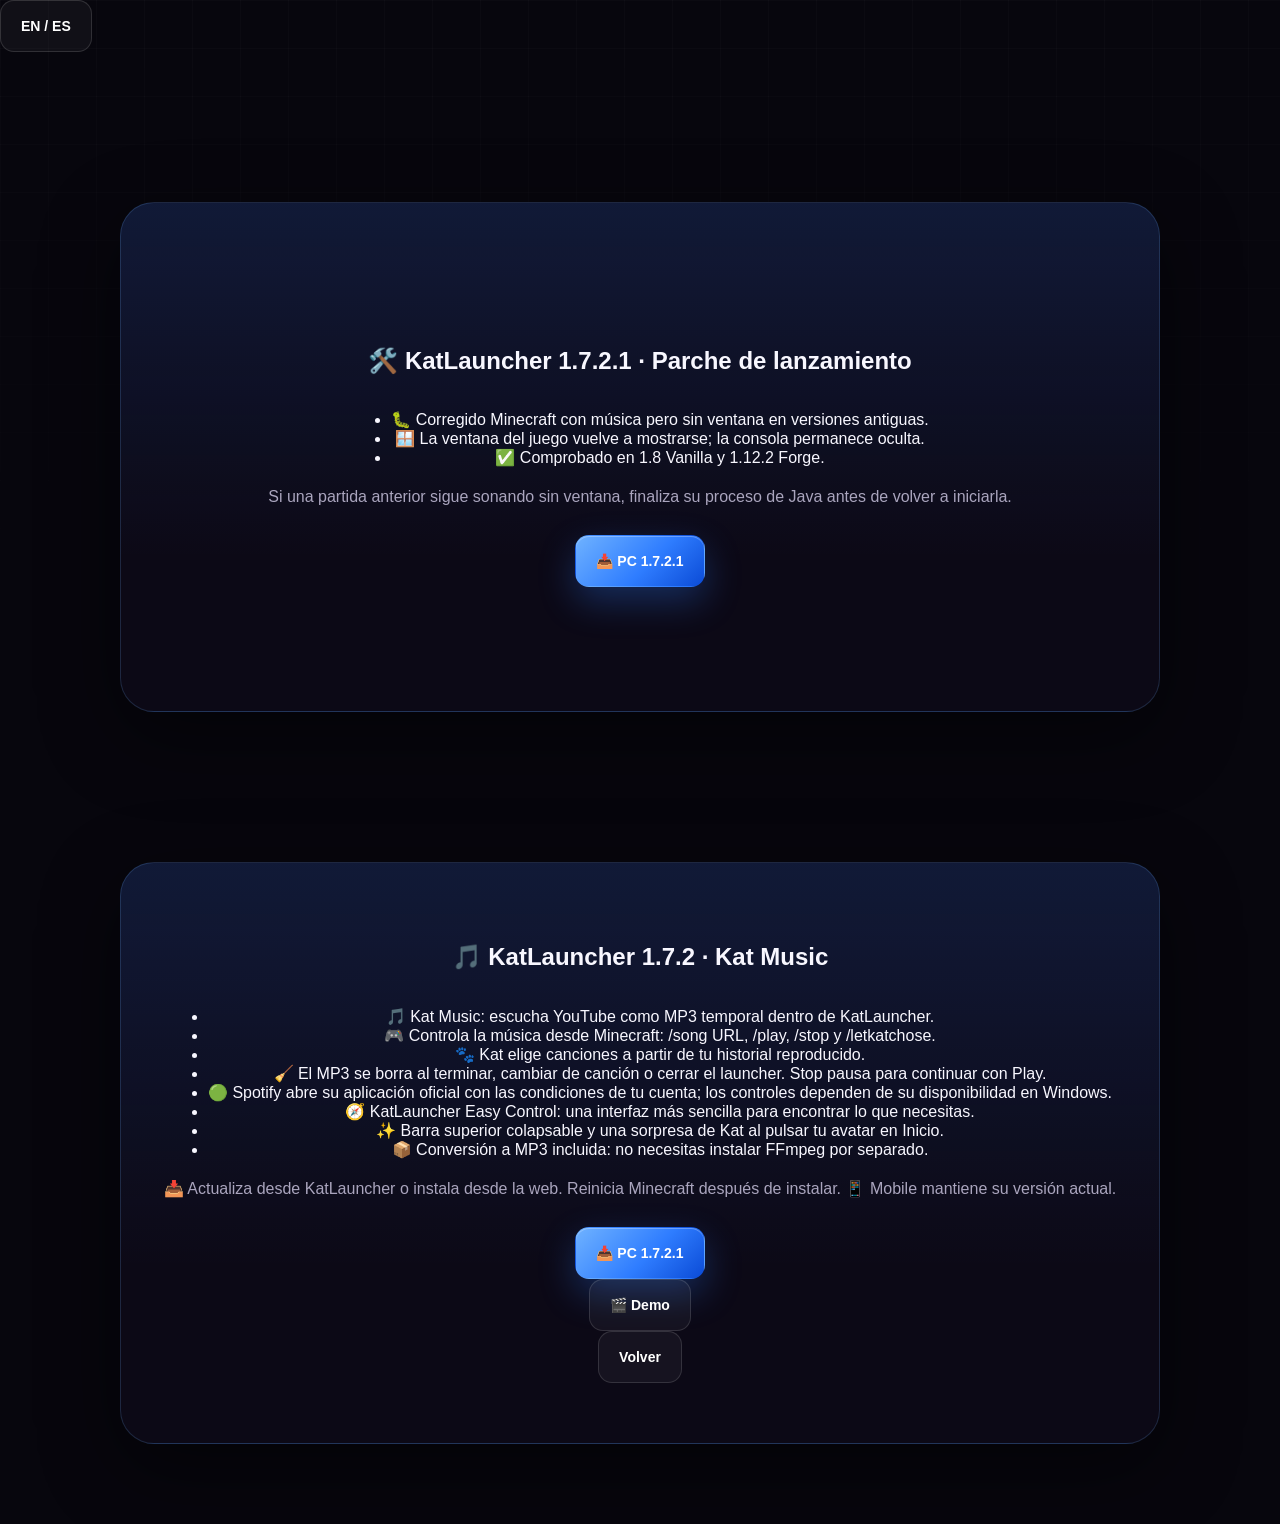
==== docs/changelog.html @ c8ebc639 "Publish 1.7.2.1 legacy Minecraft window hotfix" ====
<!doctype html><html lang="es"><head><meta charset="utf-8"><meta name="viewport" content="width=device-width,initial-scale=1"><title>🛠️ KatLauncher 1.7.2.1 · Parche de lanzamiento</title><link rel="stylesheet" href="styles.css"><link rel="icon" href="favicon.ico"></head><body><button id="langToggleBtn" class="button secondary">EN / ES</button><main><section class="download-section"><h1>🛠️ KatLauncher 1.7.2.1 · Parche de lanzamiento</h1><ul><li>🐛 Corregido Minecraft con música pero sin ventana en versiones antiguas.</li><li>🪟 La ventana del juego vuelve a mostrarse; la consola permanece oculta.</li><li>✅ Comprobado en 1.8 Vanilla y 1.12.2 Forge.</li></ul><p>Si una partida anterior sigue sonando sin ventana, finaliza su proceso de Java antes de volver a iniciarla.</p><a class="button primary" href="https://github.com/FerCT-oct/losctstudios-katstudios/releases/download/v1.7.2.1/KatLauncher-Setup-1.7.2.1.exe">📥 PC 1.7.2.1</a></section><section class="download-section"><h1 data-i18n="changelog-title">🎵 KatLauncher 1.7.2 · Kat Music</h1><ul><li data-i18n="music-change-0">🎵 Kat Music: escucha YouTube como MP3 temporal dentro de KatLauncher.</li><li data-i18n="music-change-1">🎮 Controla la música desde Minecraft: /song URL, /play, /stop y /letkatchose.</li><li data-i18n="music-change-2">🐾 Kat elige canciones a partir de tu historial reproducido.</li><li data-i18n="music-change-3">🧹 El MP3 se borra al terminar, cambiar de canción o cerrar el launcher. Stop pausa para continuar con Play.</li><li data-i18n="music-change-4">🟢 Spotify abre su aplicación oficial con las condiciones de tu cuenta; los controles dependen de su disponibilidad en Windows.</li><li data-i18n="music-change-5">🧭 KatLauncher Easy Control: una interfaz más sencilla para encontrar lo que necesitas.</li><li data-i18n="music-change-6">✨ Barra superior colapsable y una sorpresa de Kat al pulsar tu avatar en Inicio.</li><li data-i18n="music-change-7">📦 Conversión a MP3 incluida: no necesitas instalar FFmpeg por separado.</li></ul><p>📥 Actualiza desde KatLauncher o instala desde la web. Reinicia Minecraft después de instalar. 📱 Mobile mantiene su versión actual.</p><a class="button primary" href="https://github.com/FerCT-oct/losctstudios-katstudios/releases/download/v1.7.2.1/KatLauncher-Setup-1.7.2.1.exe">📥 PC 1.7.2.1</a> <a class="button secondary" href="index.html#kat-music">🎬 Demo</a> <a class="button secondary" href="index.html" data-i18n="back-link">Volver</a></section></main><script src="script.js"></script></body></html>
---- docs/styles.css ----
:root {
  --bg: #07060d;
  --bg-soft: #100d1d;
  --card: rgba(20, 16, 38, 0.72);
  --card-border: rgba(255, 255, 255, 0.09);
  --text: #f8f7ff;
  --muted: #aaa5be;
  --purple: #2f7dff;
  --purple-light: #6fb2ff;
  --blue: #4b8bff;
  --blue-deep: #0b4bd6;
  --green: #86ef55;
  --shadow: 0 24px 80px rgba(0, 0, 0, 0.48);
}

* {
  box-sizing: border-box;
}

html {
  scroll-behavior: smooth;
}

body {
  margin: 0;
  min-height: 100vh;
  overflow-x: hidden;
  background: var(--bg);
  color: var(--text);
  font-family: "Inter", sans-serif;
}

.video-bg {
  position: fixed;
  inset: 0;
  z-index: -4;
  overflow: hidden;
  background: #01030a;
}

.video-bg video {
  position: absolute;
  top: 50%;
  left: 50%;
  min-width: 100%;
  min-height: 100%;
  width: auto;
  height: auto;
  transform: translate(-50%, -50%);
  object-fit: cover;
  filter: saturate(.82) brightness(.55) contrast(1.05) hue-rotate(-6deg);
}

.video-tint {
  position: fixed;
  inset: 0;
  z-index: -3;
  pointer-events: none;
  background:
    radial-gradient(circle at 50% -10%, rgba(47, 125, 255, .18), transparent 34%),
    linear-gradient(180deg, rgba(6,8,16,.86) 0%, rgba(7,9,18,.72) 30%, rgba(6,8,15,.86) 70%, rgba(5,7,13,.94) 100%);
}

body::before {
  content: "";
  position: fixed;
  inset: 0;
  pointer-events: none;
  background-image:
    linear-gradient(rgba(255,255,255,.018) 1px, transparent 1px),
    linear-gradient(90deg, rgba(255,255,255,.018) 1px, transparent 1px);
  background-size: 48px 48px;
  mask-image: linear-gradient(to bottom, black, transparent 75%);
}

a {
  color: inherit;
  text-decoration: none;
}

button, a {
  -webkit-tap-highlight-color: transparent;
}

.stars {
  position: fixed;
  inset: 0;
  z-index: -2;
  pointer-events: none;
  opacity: .65;
  background-image:
    radial-gradient(circle, rgba(255,255,255,.9) 0 1px, transparent 1.4px),
    radial-gradient(circle, rgba(111,178,255,.8) 0 1px, transparent 1.5px);
  background-position: 0 0, 45px 70px;
  background-size: 130px 130px, 190px 190px;
}

.glow {
  position: fixed;
  width: 440px;
  height: 440px;
  z-index: -1;
  filter: none;
  opacity: .16;
  border-radius: 50%;
}

.glow-one {
  top: 15%;
  left: -180px;
  background: #1e50c8;
}

.glow-two {
  right: -220px;
  top: 55%;
  background: #2f70ff;
}

.navbar {
  position: sticky;
  top: 0;
  z-index: 50;
  width: min(1180px, calc(100% - 32px));
  height: 74px;
  margin: 16px auto 0;
  padding: 0 22px;
  display: flex;
  align-items: center;
  justify-content: space-between;
  border: 1px solid rgba(255,255,255,.08);
  border-radius: 18px;
  background: rgba(8, 6, 16, .74);
  backdrop-filter: none;
  box-shadow: 0 10px 40px rgba(0,0,0,.24);
}

.brand {
  display: inline-flex;
  align-items: center;
  gap: 10px;
  font-family: "Space Grotesk", sans-serif;
  font-weight: 700;
  letter-spacing: -.03em;
}

.brand img {
  width: 42px;
  height: 42px;
  object-fit: contain;
  filter: drop-shadow(0 0 12px rgba(47,125,255,.35));
}

.nav-links {
  display: flex;
  align-items: center;
  gap: 30px;
  color: var(--muted);
  font-size: 14px;
  font-weight: 600;
}

.nav-links a {
  transition: color .2s ease, transform .2s ease;
}

.nav-links a:hover {
  color: white;
  transform: translateY(-1px);
}

.nav-download {
  color: white !important;
  padding: 11px 16px;
  border-radius: 12px;
  background: rgba(47, 125, 255, .14);
  border: 1px solid rgba(111,178,255,.28);
}

.menu-button {
  display: none;
  border: 0;
  background: transparent;
  padding: 8px;
}

.menu-button span {
  display: block;
  width: 22px;
  height: 2px;
  margin: 4px;
  border-radius: 2px;
  background: white;
}

main {
  position: relative;
}

.hero {
  width: min(1180px, calc(100% - 32px));
  min-height: 720px;
  margin: 0 auto;
  padding: 90px 0 50px;
  display: grid;
  grid-template-columns: 1.03fr .97fr;
  align-items: center;
  gap: 30px;
}

.hero-copy {
  position: relative;
  z-index: 2;
}

.eyebrow,
.section-kicker {
  display: inline-flex;
  align-items: center;
  gap: 8px;
  color: #a8c9ff;
  font-size: 12px;
  font-weight: 800;
  letter-spacing: .13em;
  text-transform: uppercase;
}

.eyebrow .eyebrow-dot {
  width: 7px;
  height: 7px;
  border-radius: 50%;
  background: var(--green);
  box-shadow: 0 0 14px rgba(134,239,85,.8);
}

.hero h1 {
  max-width: 700px;
  margin: 22px 0 20px;
  font-family: "Space Grotesk", sans-serif;
  font-size: clamp(58px, 7vw, 95px);
  line-height: .93;
  letter-spacing: -.065em;
}

.hero h1 em {
  font-style: normal;
  background: linear-gradient(90deg, #ffffff 2%, #6fb2ff 42%, #6ea5ff 82%);
  -webkit-background-clip: text;
  background-clip: text;
  color: transparent;
  filter: drop-shadow(0 0 28px rgba(47,125,255,.16));
}

.hero-copy > p {
  max-width: 610px;
  margin: 0 0 30px;
  color: var(--muted);
  font-size: 18px;
  line-height: 1.75;
}

.hero-actions {
  display: flex;
  flex-wrap: wrap;
  gap: 12px;
}

.button {
  min-height: 52px;
  padding: 0 20px;
  display: inline-flex;
  align-items: center;
  justify-content: center;
  gap: 10px;
  border: 1px solid transparent;
  border-radius: 14px;
  color: white;
  font: inherit;
  font-size: 14px;
  font-weight: 800;
  cursor: pointer;
  transition: transform .2s ease, box-shadow .2s ease, border-color .2s ease;
}

.button:hover {
  transform: translateY(-3px);
}

.button svg {
  width: 20px;
  fill: none;
  stroke: currentColor;
  stroke-width: 2;
  stroke-linecap: round;
  stroke-linejoin: round;
}

.primary {
  background: linear-gradient(135deg, #6fb2ff, #2f7dff 56%, #0b4bd6);
  box-shadow: 0 14px 36px rgba(47,125,255,.30), inset 0 1px 0 rgba(255,255,255,.28);
}

.primary:hover {
  box-shadow: 0 20px 46px rgba(47,125,255,.42);
}

.secondary {
  border-color: rgba(255,255,255,.13);
  background: rgba(255,255,255,.045);
}

.secondary:hover {
  border-color: rgba(255,255,255,.24);
}

.hero-meta {
  display: flex;
  flex-wrap: wrap;
  gap: 20px;
  margin-top: 26px;
  color: #8f899f;
  font-size: 13px;
}

.hero-meta b {
  color: var(--green);
}

.hero-visual {
  position: relative;
  min-height: 560px;
  display: grid;
  place-items: center;
}

.logo-card {
  position: relative;
  z-index: 2;
  width: min(510px, 92%);
  aspect-ratio: 1 / 1;
  display: grid;
  place-items: center;
  border-radius: 45%;
  background:
    radial-gradient(circle at 50% 45%, rgba(47, 125, 255, .24), transparent 45%),
    rgba(18, 12, 32, .28);
  filter: drop-shadow(0 40px 60px rgba(0,0,0,.52));
  animation: none;
}

.logo-card::before {
  content: "";
  position: absolute;
  inset: 8%;
  z-index: -1;
  border-radius: 50%;
  background: radial-gradient(circle, rgba(47,125,255,.3), transparent 68%);
  filter: blur(28px);
}

.logo-card img {
  width: 100%;
  height: 100%;
  object-fit: contain;
  filter: saturate(1.08) contrast(1.04);
}

.logo-shine {
  position: absolute;
  inset: 20% 18%;
  z-index: 3;
  pointer-events: none;
  background: linear-gradient(110deg, transparent 28%, rgba(255,255,255,.12) 43%, transparent 57%);
  transform: translateX(-75%);
  animation: none;
}

.orbit {
  position: absolute;
  border: 1px solid rgba(111,178,255,.22);
  border-radius: 50%;
  transform: rotate(-16deg);
}

.orbit-one {
  width: 510px;
  height: 320px;
}

.orbit-two {
  width: 570px;
  height: 390px;
  border-color: rgba(76,132,255,.16);
  transform: rotate(20deg);
}

.floating-badge {
  position: absolute;
  z-index: 5;
  display: flex;
  align-items: center;
  gap: 9px;
  padding: 11px 14px;
  border: 1px solid rgba(255,255,255,.11);
  border-radius: 12px;
  background: rgba(14, 11, 25, .8);
  color: #e9e5f5;
  backdrop-filter: none;
  box-shadow: 0 12px 32px rgba(0,0,0,.3);
  font-size: 12px;
  font-weight: 800;
}

.dot {
  width: 9px;
  height: 9px;
  border-radius: 3px;
}

.fabric { background: #ddd6c8; }
.forge { background: #e08a46; }
.neoforge { background: #a869ff; }

.badge-fabric {
  top: 16%;
  left: 3%;
  animation: none;
}

.badge-forge {
  top: 30%;
  right: -1%;
  animation: none;
}

.badge-neoforge {
  bottom: 16%;
  right: 4%;
  animation: none;
}

.stats {
  width: min(1040px, calc(100% - 32px));
  margin: 10px auto 0;
  padding: 25px 28px;
  display: grid;
  grid-template-columns: repeat(4, 1fr);
  border: 1px solid var(--card-border);
  border-radius: 22px;
  background: rgba(255,255,255,.025);
  box-shadow: var(--shadow);
}

.stats div {
  display: flex;
  flex-direction: column;
  align-items: center;
  gap: 7px;
  border-right: 1px solid rgba(255,255,255,.07);
}

.stats div:last-child { border-right: 0; }

.stats strong {
  font-family: "Space Grotesk", sans-serif;
  font-size: 25px;
}

.stats span {
  color: var(--muted);
  font-size: 12px;
}

.section {
  width: min(1180px, calc(100% - 32px));
  margin: 0 auto;
  padding: 130px 0 10px;
}

.section-heading {
  max-width: 720px;
  margin: 0 auto 50px;
  text-align: center;
}

.section-heading h2,
.loaders h2,
.custom-copy h2,
.download-section h2 {
  margin: 14px 0;
  font-family: "Space Grotesk", sans-serif;
  font-size: clamp(38px, 5vw, 62px);
  line-height: 1.02;
  letter-spacing: -.05em;
}

.section-heading p,
.loaders-copy > p,
.custom-copy p,
.download-section p {
  color: var(--muted);
  line-height: 1.75;
}

.feature-grid {
  display: grid;
  grid-template-columns: repeat(2, 1fr);
  gap: 16px;
}

.feature-card {
  position: relative;
  min-height: 255px;
  padding: 28px;
  overflow: hidden;
  border: 1px solid var(--card-border);
  border-radius: 24px;
  background:
    linear-gradient(145deg, rgba(255,255,255,.035), transparent),
    var(--card);
  box-shadow: 0 22px 70px rgba(0,0,0,.22);
}

.feature-card::after {
  content: "";
  position: absolute;
  width: 200px;
  height: 200px;
  right: -90px;
  bottom: -100px;
  border-radius: 50%;
  background: var(--purple);
  filter: none;
  opacity: .10;
}

.feature-card.large {
  min-height: 400px;
  grid-row: span 2;
}

.feature-icon {
  width: 46px;
  height: 46px;
  display: grid;
  place-items: center;
  margin-bottom: 22px;
  border: 1px solid rgba(255,255,255,.09);
  border-radius: 13px;
  background: rgba(255,255,255,.055);
  font-size: 22px;
}

.feature-card h3 {
  margin: 0 0 12px;
  font-size: 21px;
}

.feature-card p {
  max-width: 470px;
  margin: 0;
  color: var(--muted);
  line-height: 1.65;
  font-size: 14px;
}

.mini-window {
  margin-top: 32px;
  overflow: hidden;
  border: 1px solid rgba(255,255,255,.09);
  border-radius: 16px;
  background: rgba(7,6,13,.72);
}

.window-top {
  height: 38px;
  padding: 0 14px;
  display: flex;
  align-items: center;
  gap: 6px;
  border-bottom: 1px solid rgba(255,255,255,.07);
}

.window-top i {
  width: 7px;
  height: 7px;
  border-radius: 50%;
  background: rgba(255,255,255,.20);
}

.profile-row {
  padding: 12px 14px;
  display: grid;
  grid-template-columns: 28px 1fr auto;
  align-items: center;
  gap: 10px;
  color: #c8c4d3;
  font-size: 12px;
  border-bottom: 1px solid rgba(255,255,255,.05);
}

.profile-row:last-child { border-bottom: 0; }

.profile-row.active {
  background: linear-gradient(90deg, rgba(47,125,255,.14), transparent);
  color: white;
}

.profile-row small { color: #777184; }

.cube {
  width: 24px;
  height: 24px;
  border-radius: 6px;
  box-shadow: inset 0 0 0 1px rgba(255,255,255,.12);
}

.grass { background: linear-gradient(#7bcc45 0 35%, #6b432d 36%); }
.purple { background: linear-gradient(135deg, #6a35ca, #df63ff); }
.orange { background: linear-gradient(135deg, #7a3022, #e7954c); }

.loaders {
  padding-top: 150px;
  display: grid;
  grid-template-columns: .9fr 1.1fr;
  align-items: center;
  gap: 90px;
}

.loaders-copy ul {
  margin: 30px 0 0;
  padding: 0;
  list-style: none;
  display: grid;
  gap: 14px;
  color: #dad6e6;
}

.loaders-copy li {
  display: flex;
  align-items: center;
  gap: 10px;
}

.loaders-copy li span {
  width: 22px;
  height: 22px;
  display: grid;
  place-items: center;
  border-radius: 50%;
  background: rgba(134,239,85,.12);
  color: var(--green);
  font-size: 12px;
  font-weight: 900;
}

.loader-stack {
  position: relative;
  display: grid;
  gap: 14px;
}

.loader-stack::before {
  content: "";
  position: absolute;
  inset: 12% 5%;
  z-index: -1;
  background: #2f7dff;
  filter: none;
  opacity: .20;
}

.loader-card {
  min-height: 102px;
  padding: 18px 20px;
  display: grid;
  grid-template-columns: 58px 1fr auto;
  align-items: center;
  gap: 17px;
  border: 1px solid var(--card-border);
  border-radius: 20px;
  background: rgba(18,14,31,.75);
  box-shadow: 0 15px 40px rgba(0,0,0,.22);
  transform: perspective(800px) rotateY(-5deg);
}

.loader-card.featured {
  transform: perspective(800px) rotateY(-5deg) translateX(-24px);
  border-color: rgba(111,178,255,.25);
  background: linear-gradient(105deg, rgba(47,125,255,.13), rgba(18,14,31,.85));
}

.loader-logo {
  width: 56px;
  height: 56px;
  display: grid;
  place-items: center;
  border-radius: 15px;
  font-family: "Space Grotesk", sans-serif;
  font-weight: 900;
}

.fabric-logo { background: #e5dfd2; color: #27231e; }
.forge-logo { background: rgba(225,119,58,.16); }
.neo-logo { background: linear-gradient(135deg, #6731ca, #b65dff); }

.loader-card div:nth-child(2) {
  display: flex;
  flex-direction: column;
  gap: 5px;
}

.loader-card b { font-size: 16px; }
.loader-card span, .loader-card small { color: var(--muted); font-size: 12px; }
.loader-card small { color: #bff79e; }

.customization {
  padding-top: 150px;
}

.custom-panel {
  min-height: 540px;
  padding: 50px;
  display: grid;
  grid-template-columns: 1.1fr .9fr;
  align-items: center;
  gap: 70px;
  overflow: hidden;
  border: 1px solid var(--card-border);
  border-radius: 32px;
  background:
    radial-gradient(circle at 15% 70%, rgba(47,125,255,.18), transparent 35%),
    linear-gradient(130deg, rgba(255,255,255,.025), transparent),
    #0e0b19;
  box-shadow: var(--shadow);
}

.custom-preview {
  height: 370px;
  display: grid;
  grid-template-columns: 78px 1fr;
  overflow: hidden;
  border: 1px solid rgba(255,255,255,.11);
  border-radius: 22px;
  background: #090711;
  transform: perspective(1000px) rotateY(5deg) rotateX(2deg);
  box-shadow: 0 40px 70px rgba(0,0,0,.44);
}

.fake-sidebar {
  padding: 16px;
  display: flex;
  flex-direction: column;
  align-items: center;
  gap: 22px;
  background: rgba(255,255,255,.035);
  border-right: 1px solid rgba(255,255,255,.07);
}

.fake-sidebar img {
  width: 46px;
  height: 46px;
  object-fit: contain;
}

.fake-sidebar span {
  width: 32px;
  height: 32px;
  border-radius: 10px;
  background: rgba(255,255,255,.06);
}

.fake-sidebar span.active {
  background: linear-gradient(135deg, #2f7dff, #6fb2ff);
  box-shadow: 0 8px 22px rgba(47,125,255,.3);
}

.fake-content { padding: 28px; }

.fake-header {
  width: 45%;
  height: 18px;
  margin-bottom: 34px;
  border-radius: 8px;
  background: rgba(255,255,255,.1);
}

.theme-cards {
  display: grid;
  grid-template-columns: repeat(3, 1fr);
  gap: 12px;
}

.theme {
  height: 140px;
  border-radius: 15px;
  border: 1px solid rgba(255,255,255,.09);
}

.theme-purple { background: linear-gradient(145deg, #25184b, #8d3bef); }
.theme-red { background: linear-gradient(145deg, #3a1219, #c52c4d); }
.theme-blue { background: linear-gradient(145deg, #10233f, #2776db); }

.fake-lines {
  margin-top: 25px;
  display: grid;
  gap: 11px;
}

.fake-lines i {
  height: 12px;
  border-radius: 7px;
  background: rgba(255,255,255,.06);
}

.fake-lines i:nth-child(2) { width: 76%; }
.fake-lines i:nth-child(3) { width: 58%; }

.text-link {
  display: inline-flex;
  gap: 10px;
  margin-top: 14px;
  color: #8fc0ff;
  font-weight: 800;
}

.text-link span {
  transition: transform .2s ease;
}

.text-link:hover span { transform: translateX(5px); }

.download-section {
  position: relative;
  width: min(1040px, calc(100% - 32px));
  min-height: 510px;
  margin: 150px auto 80px;
  padding: 60px 20px;
  overflow: hidden;
  display: flex;
  flex-direction: column;
  align-items: center;
  justify-content: center;
  border: 1px solid rgba(111,178,255,.18);
  border-radius: 34px;
  text-align: center;
  background:
    linear-gradient(180deg, rgba(47,125,255,.14), transparent 70%),
    rgba(14,10,24,.9);
  box-shadow: var(--shadow);
}

.download-section img {
  width: 115px;
  height: 115px;
  object-fit: contain;
  margin-bottom: 14px;
  filter: drop-shadow(0 0 28px rgba(47,125,255,.42));
}

.download-section h2 {
  margin-bottom: 5px;
}

.download-section p {
  margin: 0 0 24px;
}

.download-section small {
  margin-top: 15px;
  color: #777184;
}

.download-glow {
  position: absolute;
  width: 420px;
  height: 420px;
  top: -260px;
  border-radius: 50%;
  background: #2f7dff;
  filter: none;
  opacity: .25;
}

footer {
  width: min(1180px, calc(100% - 32px));
  min-height: 100px;
  margin: 0 auto;
  display: grid;
  grid-template-columns: 1fr auto 1fr;
  align-items: center;
  gap: 20px;
  color: #777184;
  font-size: 12px;
  border-top: 1px solid rgba(255,255,255,.07);
}

footer > span { text-align: right; }
.footer-brand { color: white; }
.footer-brand img { width: 34px; height: 34px; }

.toast {
  position: fixed;
  left: 50%;
  bottom: 25px;
  z-index: 100;
  padding: 13px 18px;
  border: 1px solid rgba(255,255,255,.13);
  border-radius: 13px;
  background: rgba(17,13,29,.94);
  box-shadow: 0 14px 40px rgba(0,0,0,.4);
  color: white;
  font-size: 13px;
  font-weight: 700;
  opacity: 0;
  pointer-events: none;
  transform: translate(-50%, 16px);
  transition: opacity .25s ease, transform .25s ease;
}

.toast.show {
  opacity: 1;
  transform: translate(-50%, 0);
}

.reveal {
  opacity: 0;
  transform: translateY(26px);
  transition: opacity .7s ease, transform .7s ease;
}

.reveal.visible {
  opacity: 1;
  transform: none;
}

.comparison-section {
  position: relative;
}

.comparison-heading {
  max-width: 780px;
  margin-inline: auto;
  text-align: center;
}

.comparison-shell {
  position: relative;
  margin-top: 48px;
  overflow: hidden;
  border: 1px solid rgba(180, 116, 255, .24);
  border-radius: 26px;
  background:
    linear-gradient(135deg, rgba(154, 75, 255, .15), transparent 34%),
    rgba(8, 9, 18, .88);
  box-shadow: 0 32px 100px rgba(0, 0, 0, .45);
  backdrop-filter: none;
}

.comparison-scroll {
  overflow-x: auto;
  scrollbar-color: rgba(178, 112, 255, .7) rgba(255,255,255,.04);
}

.comparison-table {
  width: 100%;
  min-width: 850px;
  border-spacing: 0;
  border-collapse: separate;
  color: var(--muted);
  font-size: 14px;
}

.comparison-table th,
.comparison-table td {
  height: 67px;
  padding: 14px 20px;
  border-bottom: 1px solid rgba(255,255,255,.075);
  text-align: center;
}

.comparison-table thead th {
  height: 96px;
  color: #aaa5bd;
  font-size: 12px;
  background: rgba(8, 9, 18, .72);
}

.comparison-table th:first-child {
  width: 34%;
  text-align: left;
}

.comparison-table tbody th {
  color: #f2effc;
  font-weight: 650;
}

.comparison-table tbody tr:last-child th,
.comparison-table tbody tr:last-child td {
  border-bottom: 0;
}

.comparison-table tbody tr {
  transition: background .2s ease;
}

.comparison-table tbody tr:hover {
  background: rgba(172, 100, 255, .055);
}

.comparison-table .kat-column {
  color: white;
  background: rgba(139, 75, 246, .1);
  box-shadow: inset 1px 0 rgba(187,125,255,.14), inset -1px 0 rgba(187,125,255,.14);
}

.comparison-table thead .kat-column {
  background: linear-gradient(180deg, rgba(145,72,255,.3), rgba(117,64,210,.13));
}

.launcher-heading {
  display: grid;
  grid-template-columns: 38px auto;
  grid-template-rows: auto auto;
  align-items: center;
  justify-content: center;
  column-gap: 9px;
}

.launcher-heading img {
  grid-row: 1 / 3;
  width: 38px;
  height: 38px;
  object-fit: contain;
  filter: drop-shadow(0 0 10px rgba(198,103,255,.55));
}

.launcher-heading strong {
  align-self: end;
  font-family: "Space Grotesk", sans-serif;
  font-size: 14px;
}

.launcher-heading small {
  align-self: start;
  color: #c9a5ff;
  font-size: 10px;
}

.status {
  display: inline-flex;
  min-width: 28px;
  min-height: 28px;
  align-items: center;
  justify-content: center;
  border-radius: 999px;
  font-weight: 800;
}

.status.yes {
  color: #99ffcd;
  background: rgba(63,223,144,.11);
  box-shadow: inset 0 0 0 1px rgba(72,231,155,.14);
}

.status.no {
  color: #686476;
  font-size: 20px;
}

.status.partial {
  padding: 0 10px;
  color: #d6b7ff;
  background: rgba(166,101,244,.11);
  font-size: 10px;
  letter-spacing: .03em;
  text-transform: uppercase;
}

.comparison-note {
  margin: 0;
  padding: 17px 22px;
  border-top: 1px solid rgba(255,255,255,.07);
  color: #858094;
  font-size: 11px;
  line-height: 1.6;
  text-align: center;
}

@keyframes float {
  0%, 100% { transform: translateY(0) rotate(-1deg); }
  50% { transform: translateY(-14px) rotate(1deg); }
}

@keyframes badgeFloat {
  0%, 100% { transform: translateY(0); }
  50% { transform: translateY(-8px); }
}

@keyframes shine {
  0%, 25% { transform: translateX(-90%); opacity: 0; }
  42% { opacity: 1; }
  60%, 100% { transform: translateX(95%); opacity: 0; }
}

@media (max-width: 920px) {
  .hero {
    grid-template-columns: 1fr;
    padding-top: 80px;
    text-align: center;
  }

  .hero-copy > p {
    margin-left: auto;
    margin-right: auto;
  }

  .hero-actions,
  .hero-meta,
  .eyebrow {
    justify-content: center;
  }

  .hero-visual {
    min-height: 500px;
  }

  .loaders,
  .custom-panel {
    grid-template-columns: 1fr;
    gap: 50px;
  }

  .loader-card.featured {
    transform: perspective(800px) rotateY(-3deg) translateX(0);
  }

  .custom-copy {
    text-align: center;
  }

  footer {
    grid-template-columns: 1fr;
    justify-items: center;
    padding: 30px 0;
    text-align: center;
  }

  footer > span { text-align: center; }
}

@media (max-width: 720px) {
  .navbar {
    height: 66px;
  }

  .menu-button {
    display: block;
  }

  .nav-links {
    position: absolute;
    top: 74px;
    left: 0;
    right: 0;
    padding: 18px;
    display: none;
    flex-direction: column;
    gap: 18px;
    border: 1px solid rgba(255,255,255,.08);
    border-radius: 18px;
    background: rgba(10,7,18,.97);
  }

  .nav-links.open { display: flex; }

  .hero {
    min-height: auto;
    padding-top: 70px;
  }

  .hero h1 {
    font-size: clamp(52px, 16vw, 74px);
  }

  .hero-visual {
    min-height: 400px;
  }

  .orbit-one { width: 360px; height: 240px; }
  .orbit-two { width: 400px; height: 290px; }

  .floating-badge {
    padding: 9px 11px;
    font-size: 10px;
  }

  .badge-fabric { left: 0; }
  .badge-forge { right: 0; }
  .badge-neoforge { right: 0; bottom: 12%; }

  .stats {
    grid-template-columns: repeat(2, 1fr);
    gap: 24px 0;
  }

  .stats div:nth-child(2) { border-right: 0; }

  .feature-grid {
    grid-template-columns: 1fr;
  }

  .feature-card.large {
    min-height: 430px;
  }

  .section {
    padding-top: 100px;
  }

  .comparison-shell {
    margin-top: 32px;
    border-radius: 20px;
  }

  .comparison-table th,
  .comparison-table td {
    padding-inline: 14px;
  }

  .loaders {
    gap: 45px;
  }

  .custom-panel {
    padding: 25px;
  }

  .custom-preview {
    height: 300px;
    grid-template-columns: 58px 1fr;
  }

  .fake-sidebar {
    padding: 10px;
  }

  .fake-sidebar img {
    width: 36px;
    height: 36px;
  }

  .fake-sidebar span {
    width: 28px;
    height: 28px;
  }

  .fake-content {
    padding: 18px;
  }

  .theme {
    height: 105px;
  }
}

@media (max-width: 480px) {
  .navbar,
  .hero,
  .section,
  footer {
    width: min(100% - 20px, 1180px);
  }

  .brand span { font-size: 15px; }
  .brand img { width: 36px; height: 36px; }

  .hero h1 {
    font-size: 48px;
  }

  .hero-copy > p {
    font-size: 15px;
  }

  .hero-actions {
    flex-direction: column;
  }

  .button { width: 100%; }

  .hero-visual {
    min-height: 350px;
  }

  .orbit-one { width: 310px; height: 210px; }
  .orbit-two { width: 330px; height: 245px; }

  .badge-neoforge { display: none; }

  .stats {
    padding: 22px 12px;
  }

  .section-heading h2,
  .loaders h2,
  .custom-copy h2,
  .download-section h2 {
    font-size: 38px;
  }

  .feature-card {
    padding: 22px;
  }

  .loader-card {
    grid-template-columns: 48px 1fr;
  }

  .loader-card small {
    display: none;
  }

  .loader-logo {
    width: 46px;
    height: 46px;
  }

  .custom-panel {
    padding: 20px;
  }

  .custom-preview {
    height: 245px;
    grid-template-columns: 48px 1fr;
  }

  .fake-sidebar span {
    width: 24px;
    height: 24px;
  }

  .theme-cards {
    gap: 7px;
  }

  .theme {
    height: 82px;
  }

  .download-section {
    margin-top: 100px;
  }
}

@media (prefers-reduced-motion: reduce) {
  * {
    animation-duration: .01ms !important;
    animation-iteration-count: 1 !important;
    scroll-behavior: auto !important;
  }
}

/* Performance Improvements - Lag Reduction & HW Acceleration */
.stars, .glow, .logo-card, .floating-badge, .navbar, .reveal {
  transform: translate3d(0, 0, 0);
  backface-visibility: hidden;
  perspective: 1000px;
}

.stars {
  will-change: transform;
}

.glow {
  will-change: filter, transform;
}

.logo-card {
  will-change: transform;
}

.reveal {
  will-change: transform, opacity;
}

.navbar {
  will-change: transform, backdrop-filter;
}

/* New UI Features: Discord Buttons & Language Switcher */
.navbar-actions {
  display: flex;
  align-items: center;
  gap: 12px;
}

.lang-toggle-btn {
  display: inline-flex;
  align-items: center;
  gap: 8px;
  padding: 8px 14px;
  background: rgba(255, 255, 255, 0.05);
  border: 1px solid rgba(255, 255, 255, 0.1);
  border-radius: 12px;
  color: white;
  cursor: pointer;
  font-family: "Inter", sans-serif;
  font-size: 12px;
  font-weight: 700;
  transition: background-color 0.2s, border-color 0.2s, transform 0.2s;
  will-change: transform;
}

.lang-toggle-btn:hover {
  background: rgba(255, 255, 255, 0.12);
  border-color: rgba(255, 255, 255, 0.2);
  transform: translateY(-1px);
}

.lang-icon {
  font-size: 14px;
}

.discord-svg {
  width: 20px;
  height: 20px;
  vertical-align: middle;
}/* ============================================================
   KAT AUTH
   PFP + MENU DESPLEGABLE
   ============================================================ */

.auth-widget {
  position: relative;
  display: flex;
  align-items: center;
}

/* ============================================================
   LOGIN
   ============================================================ */

.auth-login-btn {
  display: inline-flex;
  align-items: center;
  gap: 8px;
  padding: 8px 14px;
  border: 1px solid rgba(255,255,255,.12);
  border-radius: 12px;
  background: linear-gradient(
    135deg,
    #6fb2ff,
    #2f7dff 56%,
    #0b4bd6
  );
  color: white;
  cursor: pointer;
  font-family: "Inter", sans-serif;
  font-size: 12px;
  font-weight: 700;
  box-shadow:
    0 10px 26px rgba(47,125,255,.28);
  transition:
    transform .2s ease,
    box-shadow .2s ease;
}

.auth-login-btn:hover {
  transform: translateY(-1px);
  box-shadow:
    0 14px 32px rgba(47,125,255,.4);
}

.auth-login-icon {
  font-size: 14px;
}

.auth-connecting {
  color: var(--muted);
  font-size: 12px;
  font-weight: 600;
  padding: 8px;
}

/* ============================================================
   CONTENEDOR
   ============================================================ */

.kat-auth-container {
  position: relative;
  display: flex;
  align-items: center;
}

/* ============================================================
   PFP
   ============================================================ */

.kat-auth-avatar-button {
  width: 38px;
  height: 38px;

  padding: 0;

  display: flex;
  align-items: center;
  justify-content: center;

  border-radius: 50%;

  border: 2px solid rgba(255,255,255,.22);

  background:
    rgba(255,255,255,.06);

  cursor: pointer;

  overflow: hidden;

  box-shadow:
    0 4px 18px rgba(0,0,0,.28);

  transition:
    transform .2s ease,
    border-color .2s ease,
    box-shadow .2s ease;
}

.kat-auth-avatar-button:hover {
  transform: scale(1.06);

  border-color:
    rgba(111,178,255,.85);

  box-shadow:
    0 0 0 4px rgba(47,125,255,.12),
    0 8px 24px rgba(0,0,0,.35);
}

.kat-auth-avatar {
  width: 100%;
  height: 100%;

  display: block;

  object-fit: cover;
}

/* ============================================================
   FALLBACK
   ============================================================ */

.kat-auth-avatar-fallback {
  width: 100%;
  height: 100%;

  display: flex;
  align-items: center;
  justify-content: center;

  background:
    linear-gradient(
      135deg,
      #6fb2ff,
      #2f7dff
    );

  color: white;

  font-size: 15px;
  font-weight: 800;
}

/* ============================================================
   DROPDOWN
   ============================================================ */

.kat-auth-menu {
  position: absolute;

  top: calc(100% + 12px);
  right: 0;

  width: 270px;

  padding: 8px;

  border-radius: 16px;

  border:
    1px solid rgba(255,255,255,.12);

  background:
    rgba(10,18,34,.96);

  backdrop-filter: none;

  backdrop-filter: none;

  box-shadow:
    0 20px 60px rgba(0,0,0,.45),
    0 0 40px rgba(47,125,255,.08);

  opacity: 0;
  visibility: hidden;

  transform:
    translateY(-8px)
    scale(.97);

  transform-origin:
    top right;

  transition:
    opacity .18s ease,
    transform .18s ease,
    visibility .18s ease;

  z-index: 9999;
}

.kat-auth-menu.open {
  opacity: 1;
  visibility: visible;

  transform:
    translateY(0)
    scale(1);
}

/* ============================================================
   HEADER
   ============================================================ */

.kat-auth-menu-header {
  display: flex;
  align-items: center;

  gap: 11px;

  padding: 10px;
}

.kat-auth-menu-avatar {
  flex: 0 0 auto;

  width: 42px;
  height: 42px;

  border-radius: 50%;

  object-fit: cover;

  border:
    1px solid rgba(255,255,255,.18);
}

.kat-auth-user-info {
  min-width: 0;

  display: flex;
  flex-direction: column;

  gap: 3px;
}

.kat-auth-user-info strong {
  color: white;

  font-size: 13px;
  font-weight: 800;

  overflow: hidden;
  text-overflow: ellipsis;
  white-space: nowrap;
}

.kat-auth-user-info span {
  color: var(--muted);

  font-size: 11px;

  overflow: hidden;
  text-overflow: ellipsis;
  white-space: nowrap;
}

/* ============================================================
   DIVIDER
   ============================================================ */

.kat-auth-divider {
  height: 1px;

  margin: 6px 4px;

  background:
    rgba(255,255,255,.08);
}

/* ============================================================
   ITEMS
   ============================================================ */

.kat-auth-menu-item {
  width: 100%;

  display: flex;
  align-items: center;

  gap: 11px;

  padding: 10px;

  border: 0;
  border-radius: 10px;

  background:
    transparent;

  color:
    rgba(255,255,255,.88);

  cursor: pointer;

  font-family:
    "Inter",
    sans-serif;

  font-size: 12px;
  font-weight: 600;

  text-align: left;

  transition:
    background .16s ease,
    color .16s ease,
    transform .16s ease;
}

.kat-auth-menu-item:hover {
  background:
    rgba(255,255,255,.07);

  color: white;

  transform:
    translateX(2px);
}

.kat-auth-menu-item > span:first-child {
  width: 22px;

  display: flex;
  justify-content: center;

  font-size: 15px;
}

/* ============================================================
   ITEM KATTOKENS
   ============================================================ */

.kat-auth-menu-item-content {
  display: flex;
  flex-direction: column;

  gap: 2px;
}

.kat-auth-menu-item-content small {
  color:
    rgba(255,255,255,.38);

  font-size: 9px;
  font-weight: 600;
}

/* ============================================================
   LOGOUT
   ============================================================ */

.kat-auth-logout {
  color:
    #ff9b9b;
}

.kat-auth-logout:hover {
  background:
    rgba(255,80,80,.10);

  color:
    #ffb1b1;
}

/* ============================================================
   MOBILE
   ============================================================ */

@media (max-width: 720px) {

  .kat-auth-avatar-button {
    width: 36px;
    height: 36px;
  }

  .kat-auth-menu {
    right: -4px;
    width: 250px;
  }
}

.stat-tokens strong {
  background: linear-gradient(135deg, #ffe1a8, #ffc45c);
  -webkit-background-clip: text;
  background-clip: text;
  -webkit-text-fill-color: transparent;
}

@media (max-width: 720px) {
  .auth-name { display: none; }
  .auth-widget { order: -1; }
}

.discord-hero-btn {
  background: rgba(88, 101, 242, 0.15) !important;
  border: 1px solid rgba(88, 101, 242, 0.45) !important;
  color: #5865f2 !important;
  transition: background-color 0.2s, transform 0.2s, box-shadow 0.2s;
}

.discord-hero-btn:hover {
  background: rgba(88, 101, 242, 0.3) !important;
  border-color: rgba(88, 101, 242, 0.7) !important;
  box-shadow: 0 8px 24px rgba(88, 101, 242, 0.35);
  color: white !important;
}

.nav-discord {
  color: #5865f2 !important;
  font-weight: 700;
}

.nav-discord:hover {
  color: white !important;
  text-shadow: 0 0 10px rgba(88, 101, 242, 0.6);
}

.dl-actions {
  display: flex;
  flex-wrap: wrap;
  justify-content: center;
  gap: 16px;
  margin: 20px 0;
}

.discord-dl-btn {
  background: rgba(88, 101, 242, 0.2) !important;
  border: 1px solid rgba(88, 101, 242, 0.5) !important;
  color: #5865f2 !important;
}

.discord-dl-btn:hover {
  background: #5865f2 !important;
  color: white !important;
  box-shadow: 0 12px 30px rgba(88, 101, 242, 0.45);
}

@media (max-width: 768px) {
  .dl-actions {
    flex-direction: column;
    width: 100%;
    align-items: center;
  }
  .dl-actions .button {
    width: 100%;
    max-width: 320px;
  }
}


.quilt { background: #69d8c7; }
.badge-quilt { bottom: 28%; left: 1%; animation: none; }
.quilt-logo { background: linear-gradient(135deg, #185f62, #64d8c2); color: #ecfffb; }
.open-source { padding-top: 150px; }
.source-panel {
  padding: 52px;
  display: grid;
  grid-template-columns: 1fr .9fr;
  align-items: center;
  gap: 70px;
  border: 1px solid var(--card-border);
  border-radius: 32px;
  background: radial-gradient(circle at 82% 20%, rgba(76,132,255,.15), transparent 30%), rgba(14,10,24,.88);
  box-shadow: var(--shadow);
}
.source-copy h2 { margin: 14px 0; font-family: "Space Grotesk", sans-serif; font-size: clamp(38px,5vw,58px); line-height: 1.02; letter-spacing: -.05em; }
.source-copy p { color: var(--muted); line-height: 1.75; }
.source-actions { display: flex; flex-wrap: wrap; gap: 12px; margin-top: 26px; }
.code-card { overflow: hidden; border: 1px solid rgba(255,255,255,.1); border-radius: 20px; background: #08070e; box-shadow: 0 30px 70px rgba(0,0,0,.42); transform: rotate(1.5deg); }
.code-top { height: 46px; padding: 0 16px; display: flex; align-items: center; gap: 7px; border-bottom: 1px solid rgba(255,255,255,.07); color: #716b7e; font-size: 11px; }
.code-top span { width: 8px; height: 8px; border-radius: 50%; background: rgba(255,255,255,.2); }
.code-top b { margin-left: auto; font-weight: 600; }
.code-card pre { margin: 0; padding: 34px; overflow-x: auto; color: #e8e3f3; font: 500 14px/2 "Consolas", monospace; }
.code-card i { color: var(--green); font-style: normal; }
.code-card code span { color: #686271; }
.install-section { padding-top: 120px; }
.steps-grid { display: grid; grid-template-columns: repeat(3,1fr); gap: 16px; }
.steps-grid article { padding: 28px; min-height: 210px; border: 1px solid var(--card-border); border-radius: 22px; background: var(--card); }
.steps-grid strong { color: #8fc0ff; font-family: "Space Grotesk", sans-serif; font-size: 14px; letter-spacing: .12em; }
.steps-grid h3 { margin: 28px 0 10px; font-size: 22px; }
.steps-grid p { color: var(--muted); line-height: 1.65; font-size: 14px; }
.steps-grid code { color: #8fc0ff; }
@media (max-width: 920px) { .source-panel { grid-template-columns: 1fr; gap: 45px; } }
@media (max-width: 720px) { .steps-grid { grid-template-columns: 1fr; } .source-panel { padding: 28px; } .badge-quilt { display: none; } }
@media (max-width: 480px) { .source-actions { flex-direction: column; } .source-actions .button { width: 100%; } }

/* ---------- preloader ---------- */
#preloader {
  position: fixed;
  inset: 0;
  z-index: 10000;
  display: flex;
  align-items: center;
  justify-content: center;
  background: radial-gradient(circle at 50% 40%, rgba(47,125,255,.10), transparent 60%), #05070f;
  transition: opacity .5s ease, visibility .5s ease;
}

#preloader.is-hidden {
  opacity: 0;
  visibility: hidden;
  pointer-events: none;
}

#preloader {
  flex-direction: column;
  gap: 22px;
}

.loader-spin {
  --uib-size: 64px;
  --uib-color: var(--purple-light);
  --uib-speed: 2.2s;
  display: flex;
  flex-direction: column;
  align-items: center;
  justify-content: center;
  height: var(--uib-size);
  width: var(--uib-size);
  filter: drop-shadow(0 0 12px rgba(47,125,255,.45));
}

.loader-pct {
  font-family: "Space Grotesk", sans-serif;
  font-weight: 600;
  font-size: 14px;
  letter-spacing: .06em;
  color: var(--purple-light);
  font-variant-numeric: tabular-nums;
}

.loader-spin .slice { position: relative; height: calc(var(--uib-size) / 6); width: 100%; }
.loader-spin .slice::before, .loader-spin .slice::after {
  --uib-a: calc(var(--uib-speed) / -2);
  --uib-b: calc(var(--uib-speed) / -6);
  content: "";
  position: absolute;
  top: 0;
  left: calc(50% - var(--uib-size) / 12);
  height: 100%;
  width: calc(100% / 6);
  border-radius: 50%;
  background: var(--uib-color);
  animation: loader-orbit var(--uib-speed) linear infinite;
}
.loader-spin .slice:nth-child(1)::after { animation-delay: var(--uib-a); }
.loader-spin .slice:nth-child(2)::before { animation-delay: var(--uib-b); }
.loader-spin .slice:nth-child(2)::after { animation-delay: calc(var(--uib-a) + var(--uib-b)); }
.loader-spin .slice:nth-child(3)::before { animation-delay: calc(var(--uib-b) * 2); }
.loader-spin .slice:nth-child(3)::after { animation-delay: calc(var(--uib-a) + var(--uib-b) * 2); }
.loader-spin .slice:nth-child(4)::before { animation-delay: calc(var(--uib-b) * 3); }
.loader-spin .slice:nth-child(4)::after { animation-delay: calc(var(--uib-a) + var(--uib-b) * 3); }
.loader-spin .slice:nth-child(5)::before { animation-delay: calc(var(--uib-b) * 4); }
.loader-spin .slice:nth-child(5)::after { animation-delay: calc(var(--uib-a) + var(--uib-b) * 4); }
.loader-spin .slice:nth-child(6)::before { animation-delay: calc(var(--uib-b) * 5); }
.loader-spin .slice:nth-child(6)::after { animation-delay: calc(var(--uib-a) + var(--uib-b) * 5); }

@keyframes loader-orbit {
  0% { transform: translateX(calc(var(--uib-size) * .25)) scale(.73684); opacity: .65; }
  5% { transform: translateX(calc(var(--uib-size) * .235)) scale(.684208); opacity: .58; }
  10% { transform: translateX(calc(var(--uib-size) * .182)) scale(.631576); opacity: .51; }
  15% { transform: translateX(calc(var(--uib-size) * .129)) scale(.578944); opacity: .44; }
  20% { transform: translateX(calc(var(--uib-size) * .076)) scale(.526312); opacity: .37; }
  25% { transform: translateX(0) scale(.47368); opacity: .3; }
  30% { transform: translateX(calc(var(--uib-size) * -.076)) scale(.526312); opacity: .37; }
  35% { transform: translateX(calc(var(--uib-size) * -.129)) scale(.578944); opacity: .44; }
  40% { transform: translateX(calc(var(--uib-size) * -.182)) scale(.631576); opacity: .51; }
  45% { transform: translateX(calc(var(--uib-size) * -.235)) scale(.684208); opacity: .58; }
  50% { transform: translateX(calc(var(--uib-size) * -.25)) scale(.73684); opacity: .65; }
  55% { transform: translateX(calc(var(--uib-size) * -.235)) scale(.789472); opacity: .72; }
  60% { transform: translateX(calc(var(--uib-size) * -.182)) scale(.842104); opacity: .79; }
  65% { transform: translateX(calc(var(--uib-size) * -.129)) scale(.894736); opacity: .86; }
  70% { transform: translateX(calc(var(--uib-size) * -.076)) scale(.947368); opacity: .93; }
  75% { transform: translateX(0) scale(1); opacity: 1; }
  80% { transform: translateX(calc(var(--uib-size) * .076)) scale(.947368); opacity: .93; }
  85% { transform: translateX(calc(var(--uib-size) * .129)) scale(.894736); opacity: .86; }
  90% { transform: translateX(calc(var(--uib-size) * .182)) scale(.842104); opacity: .79; }
  95% { transform: translateX(calc(var(--uib-size) * .235)) scale(.789472); opacity: .72; }
  100% { transform: translateX(calc(var(--uib-size) * .25)) scale(.73684); opacity: .65; }
}

/* ---------- custom cursor ---------- */
body { cursor: none; }
a, button, .button, input, label { cursor: none; }

.cursor-dot, .cursor-label {
  position: fixed;
  top: 0;
  left: 0;
  pointer-events: none;
  opacity: 0;
  transition: opacity .14s ease;
  will-change: transform;
  z-index: 10001;
}

.cursor-dot.is-visible, .cursor-label.is-visible { opacity: 1; }

.cursor-dot {
  width: 27px;
  height: 27px;
  transform-origin: 0 0;
  color: var(--purple-light);
}

.cursor-dot svg { width: 100%; height: 100%; }

.cursor-label {
  padding: 6px 12px;
  border-radius: 999px;
  background: linear-gradient(135deg, var(--purple-light), var(--purple));
  color: #04070f;
  font-family: "Inter", sans-serif;
  font-weight: 700;
  font-size: 12px;
  white-space: nowrap;
  box-shadow: 0 6px 18px rgba(47,125,255,.35);
  transform-origin: 0 50%;
}

@media (pointer: coarse) {
  body, a, button, .button, input, label { cursor: auto; }
  .cursor-dot, .cursor-label { display: none; }
}


/* ---------- donations ---------- */
.nav-donate {
  display: inline-flex;
  align-items: center;
  gap: 6px;
  color: #fff !important;
  text-decoration: none;
  padding: 9px 14px;
  border-radius: 12px;
  background: linear-gradient(135deg, #8b5cf6, #db2777);
  box-shadow: 0 8px 22px rgba(124,58,237,.22);
  transition: transform .2s ease, filter .2s ease, box-shadow .2s ease;
}
.nav-donate:hover {
  transform: translateY(-2px);
  filter: brightness(1.08);
  box-shadow: 0 12px 28px rgba(124,58,237,.34);
}

.donation-section {
  padding: 90px 7vw 20px;
}
.donation-card {
  position: relative;
  max-width: 1180px;
  margin: 0 auto;
  display: grid;
  grid-template-columns: auto 1fr auto;
  align-items: center;
  gap: 30px;
  padding: 38px;
  overflow: hidden;
  border: 1px solid rgba(255,255,255,.1);
  border-radius: 28px;
  background:
    radial-gradient(circle at 15% 30%, rgba(139,92,246,.16), transparent 32%),
    radial-gradient(circle at 85% 80%, rgba(219,39,119,.11), transparent 28%),
    rgba(10,13,25,.78);
  box-shadow: 0 24px 70px rgba(0,0,0,.28);
}
.donation-card::before {
  content: "";
  position: absolute;
  inset: 0;
  pointer-events: none;
  border-radius: inherit;
  background: linear-gradient(110deg, rgba(255,255,255,.045), transparent 35%, rgba(255,255,255,.02));
}
.donation-icon {
  position: relative;
  width: 78px;
  height: 78px;
  display: grid;
  place-items: center;
  border-radius: 22px;
  font-size: 36px;
  background: linear-gradient(135deg, #8b5cf6, #db2777);
  box-shadow: 0 14px 38px rgba(124,58,237,.3);
}
.donation-copy {
  position: relative;
}
.donation-copy h2 {
  margin: 7px 0 10px;
  font-family: "Space Grotesk", sans-serif;
  font-size: clamp(27px, 3vw, 40px);
  line-height: 1.08;
}
.donation-copy p {
  max-width: 680px;
  margin: 0;
  color: var(--muted);
  line-height: 1.7;
}
.donation-points {
  display: flex;
  flex-wrap: wrap;
  gap: 9px;
  margin-top: 18px;
}
.donation-points span {
  padding: 7px 11px;
  border: 1px solid rgba(255,255,255,.08);
  border-radius: 999px;
  color: #c8cad5;
  background: rgba(255,255,255,.035);
  font-size: 12px;
}
.donation-button {
  position: relative;
  min-width: 190px;
  justify-content: center;
  gap: 9px;
  white-space: nowrap;
}
.donation-button span {
  margin-left: 5px;
}

@media (max-width: 850px) {
  .donation-card {
    grid-template-columns: auto 1fr;
  }
  .donation-button {
    grid-column: 1 / -1;
    width: 100%;
  }
}
@media (max-width: 620px) {
  .donation-section {
    padding: 65px 5vw 10px;
  }
  .donation-card {
    grid-template-columns: 1fr;
    padding: 27px;
    gap: 20px;
  }
  .donation-icon {
    width: 64px;
    height: 64px;
    font-size: 29px;
  }
  .donation-points {
    flex-direction: column;
    align-items: flex-start;
  }
}

/* Chills pet trailer */
.pet-trailer-section { max-width: 1120px; margin: 0 auto; padding: 64px 24px; }
.pet-trailer-section .section-heading { max-width: 760px; margin: 0 auto 28px; text-align: center; }
.pet-trailer-frame { aspect-ratio: 16 / 9; overflow: hidden; border-radius: 20px; border: 1px solid rgba(168, 85, 247, .4); background: #0e0d18; box-shadow: 0 12px 50px rgba(124, 58, 237, .16); }
.pet-trailer-frame iframe { display: block; width: 100%; height: 100%; border: 0; }
.pet-trailer-footer { display: flex; align-items: center; justify-content: space-between; flex-wrap: wrap; gap: 16px; margin-top: 20px; color: #b9b5d3; }
@media (max-width: 600px) { .pet-trailer-section { padding: 40px 16px; } .pet-trailer-frame { border-radius: 12px; } .pet-trailer-footer { justify-content: center; text-align: center; } }

#mascotas { scroll-margin-top: 104px; }

.comparison-table { min-width: 1500px; }
.comparison-table caption { text-align: left; padding: 16px; color: #c8b4ff; font-weight: 700; }
.comparison-table th small { display: block; font-weight: 400; }
.comparison-table th a { color: inherit; text-decoration: underline; text-underline-offset: 4px; }

/* Lightweight presentation: static background and native pointer. */
.video-bg { background: radial-gradient(ellipse at 30% 10%, #17234b, #080813 65%); }
body { cursor: auto; }
a, button, .button, label { cursor: pointer; }
input { cursor: text; }
.cursor-dot, .cursor-label { display: none; }
.hero-art, .floating-badge, .badge-fabric, .badge-forge, .badge-neo, .badge-quilt { animation: none; }

/* Cosmic appearance, with motion restricted to the visible hero. */
.glow { filter: blur(120px); }
.hero-motion .logo-card { animation: float 5s ease-in-out infinite; }
.hero-motion .logo-shine { animation: shine 5.4s ease-in-out infinite; }
.hero-motion .floating-badge { animation: badgeFloat 4.5s ease-in-out infinite; }
.floating-badge { backdrop-filter: blur(8px); }
.cosmic-pointer body, .cosmic-pointer a, .cosmic-pointer button,
.cosmic-pointer input, .cosmic-pointer label { cursor: none; }
.cosmic-pointer .cursor-dot, .cosmic-pointer .cursor-label { display: block; }
@media (prefers-reduced-motion: reduce) {
  .logo-card, .logo-shine, .floating-badge { animation: none !important; }
}

.wardrobe-feature { text-align: center; border: 1px solid #694898; border-radius: 24px; background: linear-gradient(135deg, #17112a, #0c101c); }
.wardrobe-collection { color: #d2b7ff; line-height: 2; font-weight: 600; }
#wardrobe { scroll-margin-top: 100px; }

.music-demo video{display:block;width:100%;max-width:1100px;margin:24px auto;border:1px solid rgba(171,119,255,.45);border-radius:20px;background:#090a13;box-shadow:0 20px 70px rgba(93,41,180,.2)}
.music-commands{text-align:center;line-height:2.2}.music-commands code{padding:7px 10px;background:rgba(126,72,203,.2);border-radius:8px}
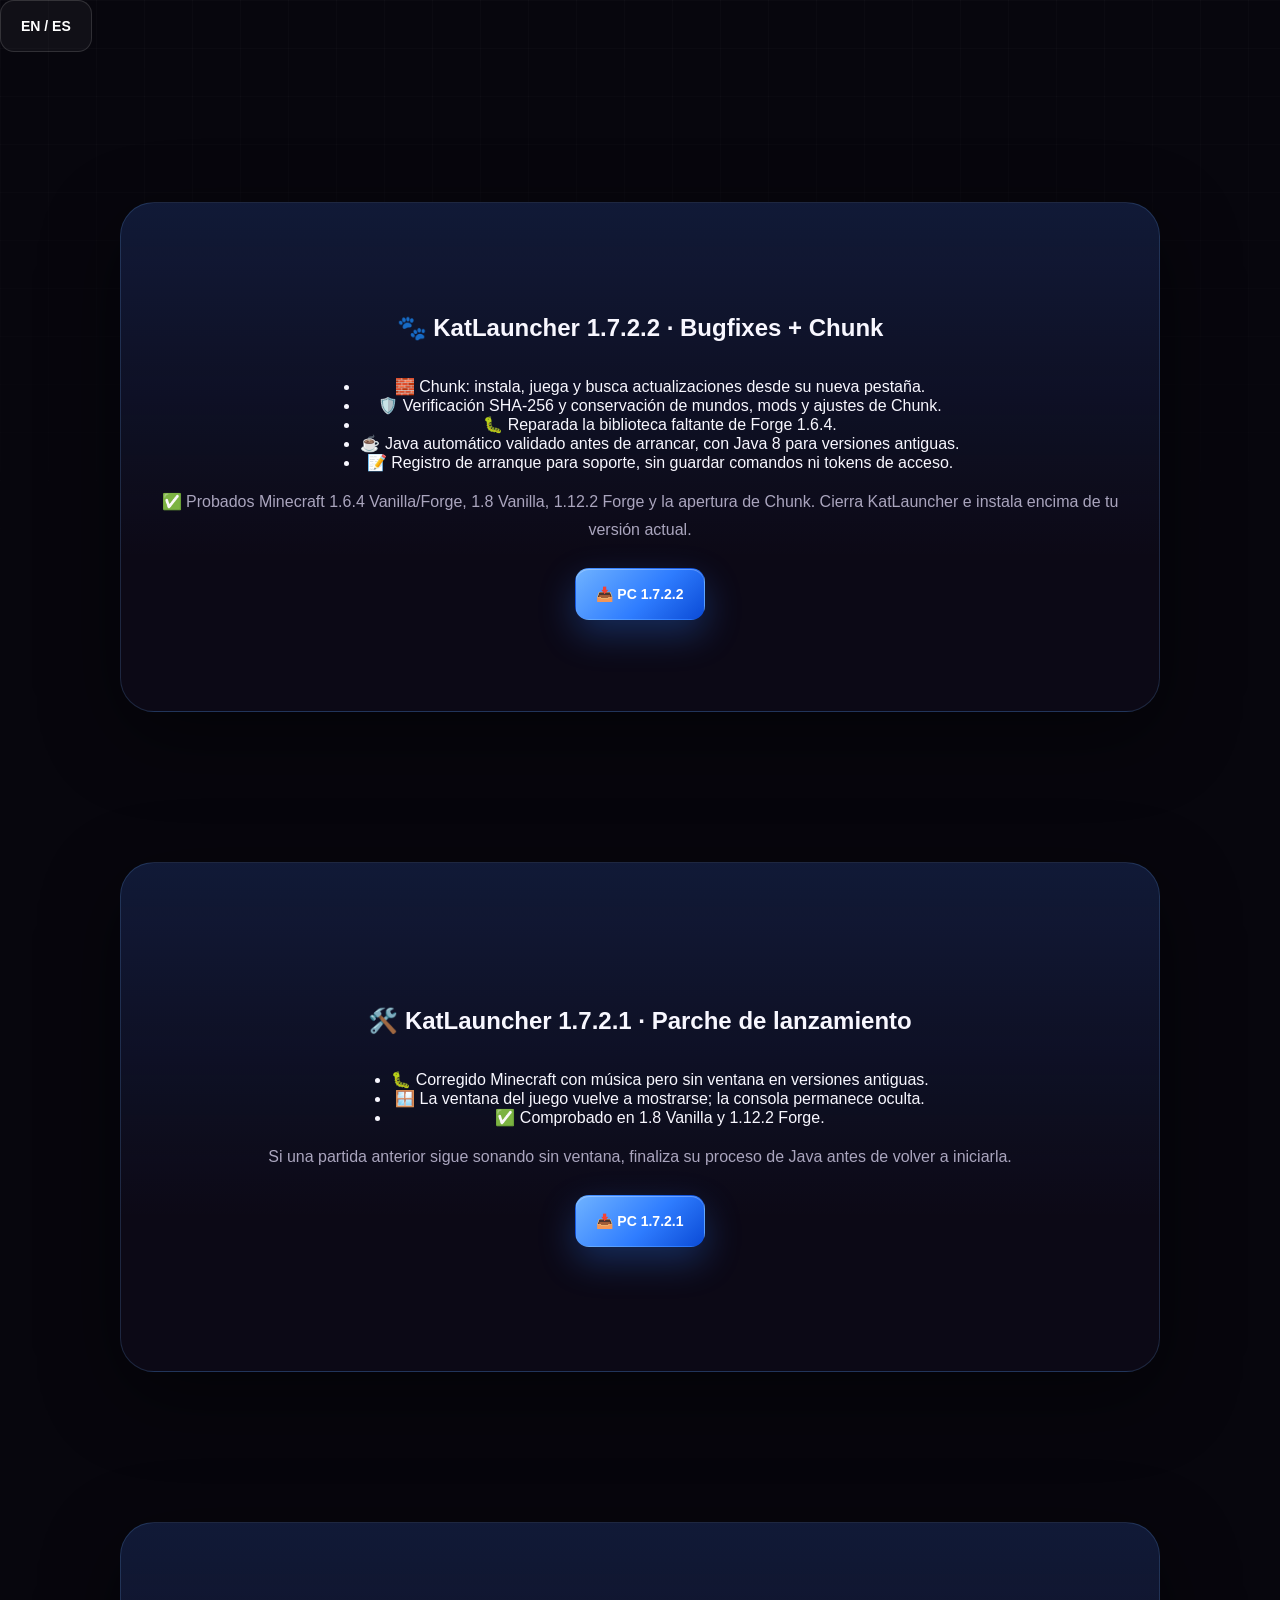
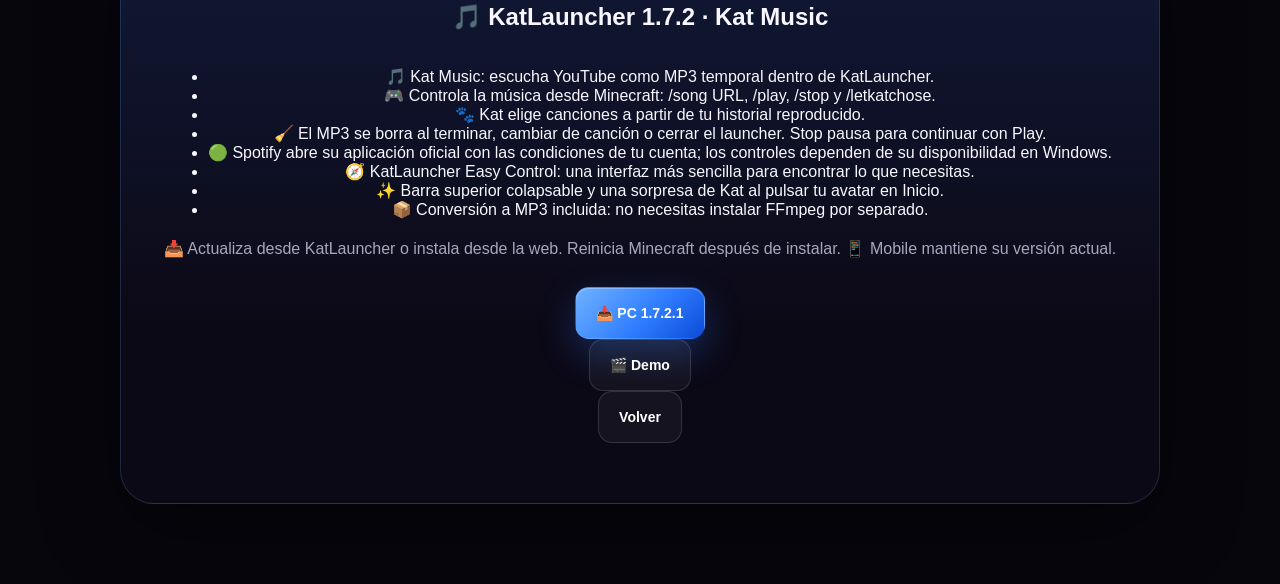
==== commit d5ef3b9d: "Publish KatLauncher 1.7.2.2 bugfixes and Chunk integration" ====
--- a/docs/changelog.html
+++ b/docs/changelog.html
@@ -1 +1 @@
-<!doctype html><html lang="es"><head><meta charset="utf-8"><meta name="viewport" content="width=device-width,initial-scale=1"><title>🛠️ KatLauncher 1.7.2.1 · Parche de lanzamiento</title><link rel="stylesheet" href="styles.css"><link rel="icon" href="favicon.ico"></head><body><button id="langToggleBtn" class="button secondary">EN / ES</button><main><section class="download-section"><h1>🛠️ KatLauncher 1.7.2.1 · Parche de lanzamiento</h1><ul><li>🐛 Corregido Minecraft con música pero sin ventana en versiones antiguas.</li><li>🪟 La ventana del juego vuelve a mostrarse; la consola permanece oculta.</li><li>✅ Comprobado en 1.8 Vanilla y 1.12.2 Forge.</li></ul><p>Si una partida anterior sigue sonando sin ventana, finaliza su proceso de Java antes de volver a iniciarla.</p><a class="button primary" href="https://github.com/FerCT-oct/losctstudios-katstudios/releases/download/v1.7.2.1/KatLauncher-Setup-1.7.2.1.exe">📥 PC 1.7.2.1</a></section><section class="download-section"><h1 data-i18n="changelog-title">🎵 KatLauncher 1.7.2 · Kat Music</h1><ul><li data-i18n="music-change-0">🎵 Kat Music: escucha YouTube como MP3 temporal dentro de KatLauncher.</li><li data-i18n="music-change-1">🎮 Controla la música desde Minecraft: /song URL, /play, /stop y /letkatchose.</li><li data-i18n="music-change-2">🐾 Kat elige canciones a partir de tu historial reproducido.</li><li data-i18n="music-change-3">🧹 El MP3 se borra al terminar, cambiar de canción o cerrar el launcher. Stop pausa para continuar con Play.</li><li data-i18n="music-change-4">🟢 Spotify abre su aplicación oficial con las condiciones de tu cuenta; los controles dependen de su disponibilidad en Windows.</li><li data-i18n="music-change-5">🧭 KatLauncher Easy Control: una interfaz más sencilla para encontrar lo que necesitas.</li><li data-i18n="music-change-6">✨ Barra superior colapsable y una sorpresa de Kat al pulsar tu avatar en Inicio.</li><li data-i18n="music-change-7">📦 Conversión a MP3 incluida: no necesitas instalar FFmpeg por separado.</li></ul><p>📥 Actualiza desde KatLauncher o instala desde la web. Reinicia Minecraft después de instalar. 📱 Mobile mantiene su versión actual.</p><a class="button primary" href="https://github.com/FerCT-oct/losctstudios-katstudios/releases/download/v1.7.2.1/KatLauncher-Setup-1.7.2.1.exe">📥 PC 1.7.2.1</a> <a class="button secondary" href="index.html#kat-music">🎬 Demo</a> <a class="button secondary" href="index.html" data-i18n="back-link">Volver</a></section></main><script src="script.js"></script></body></html>+<!doctype html><html lang="es"><head><meta charset="utf-8"><meta name="viewport" content="width=device-width,initial-scale=1"><title>🐾 KatLauncher 1.7.2.2 · Bugfixes + Chunk</title><link rel="stylesheet" href="styles.css"><link rel="icon" href="favicon.ico"></head><body><button id="langToggleBtn" class="button secondary">EN / ES</button><main><section class="download-section"><h1>🐾 KatLauncher 1.7.2.2 · Bugfixes + Chunk</h1><ul><li>🧱 Chunk: instala, juega y busca actualizaciones desde su nueva pestaña.</li><li>🛡️ Verificación SHA-256 y conservación de mundos, mods y ajustes de Chunk.</li><li>🐛 Reparada la biblioteca faltante de Forge 1.6.4.</li><li>☕ Java automático validado antes de arrancar, con Java 8 para versiones antiguas.</li><li>📝 Registro de arranque para soporte, sin guardar comandos ni tokens de acceso.</li></ul><p>✅ Probados Minecraft 1.6.4 Vanilla/Forge, 1.8 Vanilla, 1.12.2 Forge y la apertura de Chunk. Cierra KatLauncher e instala encima de tu versión actual.</p><a class="button primary" href="https://github.com/FerCT-oct/losctstudios-katstudios/releases/download/v1.7.2.2/KatLauncher-Setup-1.7.2.2.exe">📥 PC 1.7.2.2</a></section><section class="download-section"><h1>🛠️ KatLauncher 1.7.2.1 · Parche de lanzamiento</h1><ul><li>🐛 Corregido Minecraft con música pero sin ventana en versiones antiguas.</li><li>🪟 La ventana del juego vuelve a mostrarse; la consola permanece oculta.</li><li>✅ Comprobado en 1.8 Vanilla y 1.12.2 Forge.</li></ul><p>Si una partida anterior sigue sonando sin ventana, finaliza su proceso de Java antes de volver a iniciarla.</p><a class="button primary" href="https://github.com/FerCT-oct/losctstudios-katstudios/releases/download/v1.7.2.2/KatLauncher-Setup-1.7.2.2.exe">📥 PC 1.7.2.1</a></section><section class="download-section"><h1 data-i18n="changelog-title">🎵 KatLauncher 1.7.2 · Kat Music</h1><ul><li data-i18n="music-change-0">🎵 Kat Music: escucha YouTube como MP3 temporal dentro de KatLauncher.</li><li data-i18n="music-change-1">🎮 Controla la música desde Minecraft: /song URL, /play, /stop y /letkatchose.</li><li data-i18n="music-change-2">🐾 Kat elige canciones a partir de tu historial reproducido.</li><li data-i18n="music-change-3">🧹 El MP3 se borra al terminar, cambiar de canción o cerrar el launcher. Stop pausa para continuar con Play.</li><li data-i18n="music-change-4">🟢 Spotify abre su aplicación oficial con las condiciones de tu cuenta; los controles dependen de su disponibilidad en Windows.</li><li data-i18n="music-change-5">🧭 KatLauncher Easy Control: una interfaz más sencilla para encontrar lo que necesitas.</li><li data-i18n="music-change-6">✨ Barra superior colapsable y una sorpresa de Kat al pulsar tu avatar en Inicio.</li><li data-i18n="music-change-7">📦 Conversión a MP3 incluida: no necesitas instalar FFmpeg por separado.</li></ul><p>📥 Actualiza desde KatLauncher o instala desde la web. Reinicia Minecraft después de instalar. 📱 Mobile mantiene su versión actual.</p><a class="button primary" href="https://github.com/FerCT-oct/losctstudios-katstudios/releases/download/v1.7.2.2/KatLauncher-Setup-1.7.2.2.exe">📥 PC 1.7.2.1</a> <a class="button secondary" href="index.html#kat-music">🎬 Demo</a> <a class="button secondary" href="index.html" data-i18n="back-link">Volver</a></section></main><script src="script.js"></script></body></html>
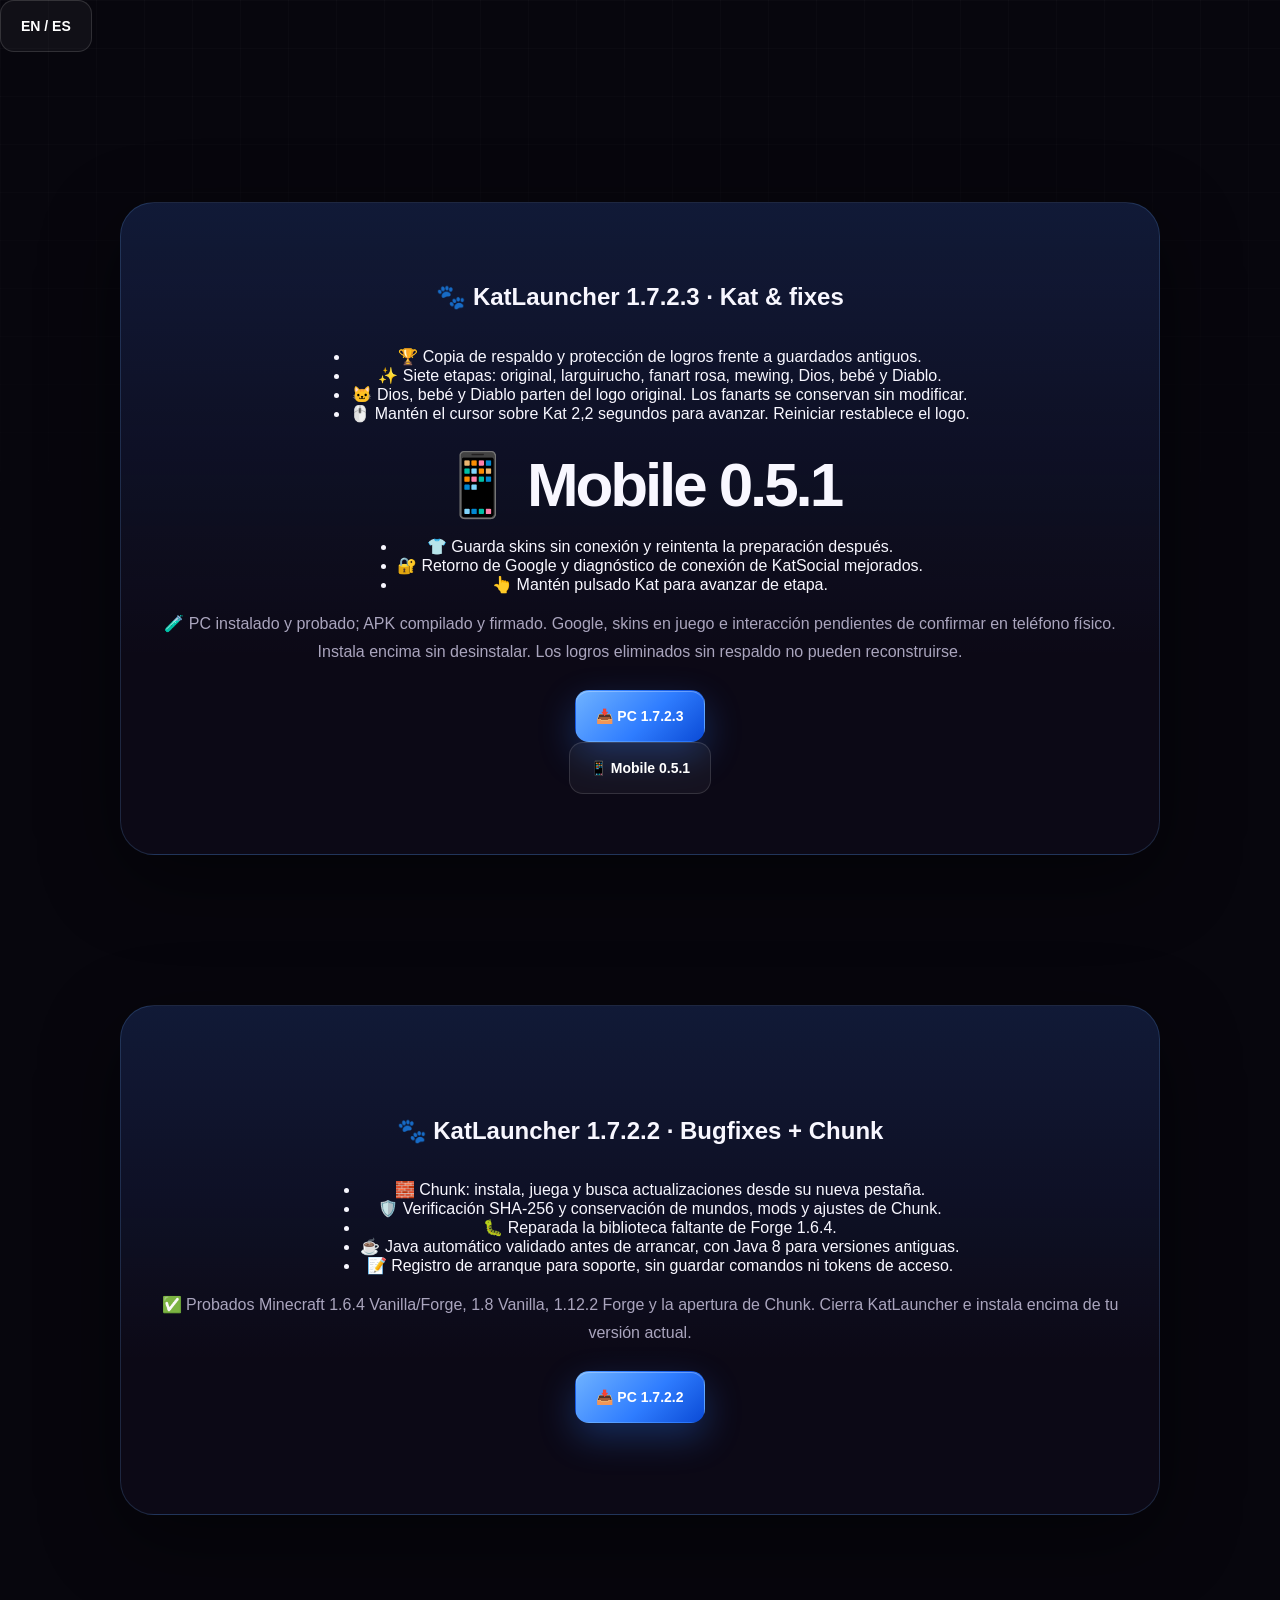
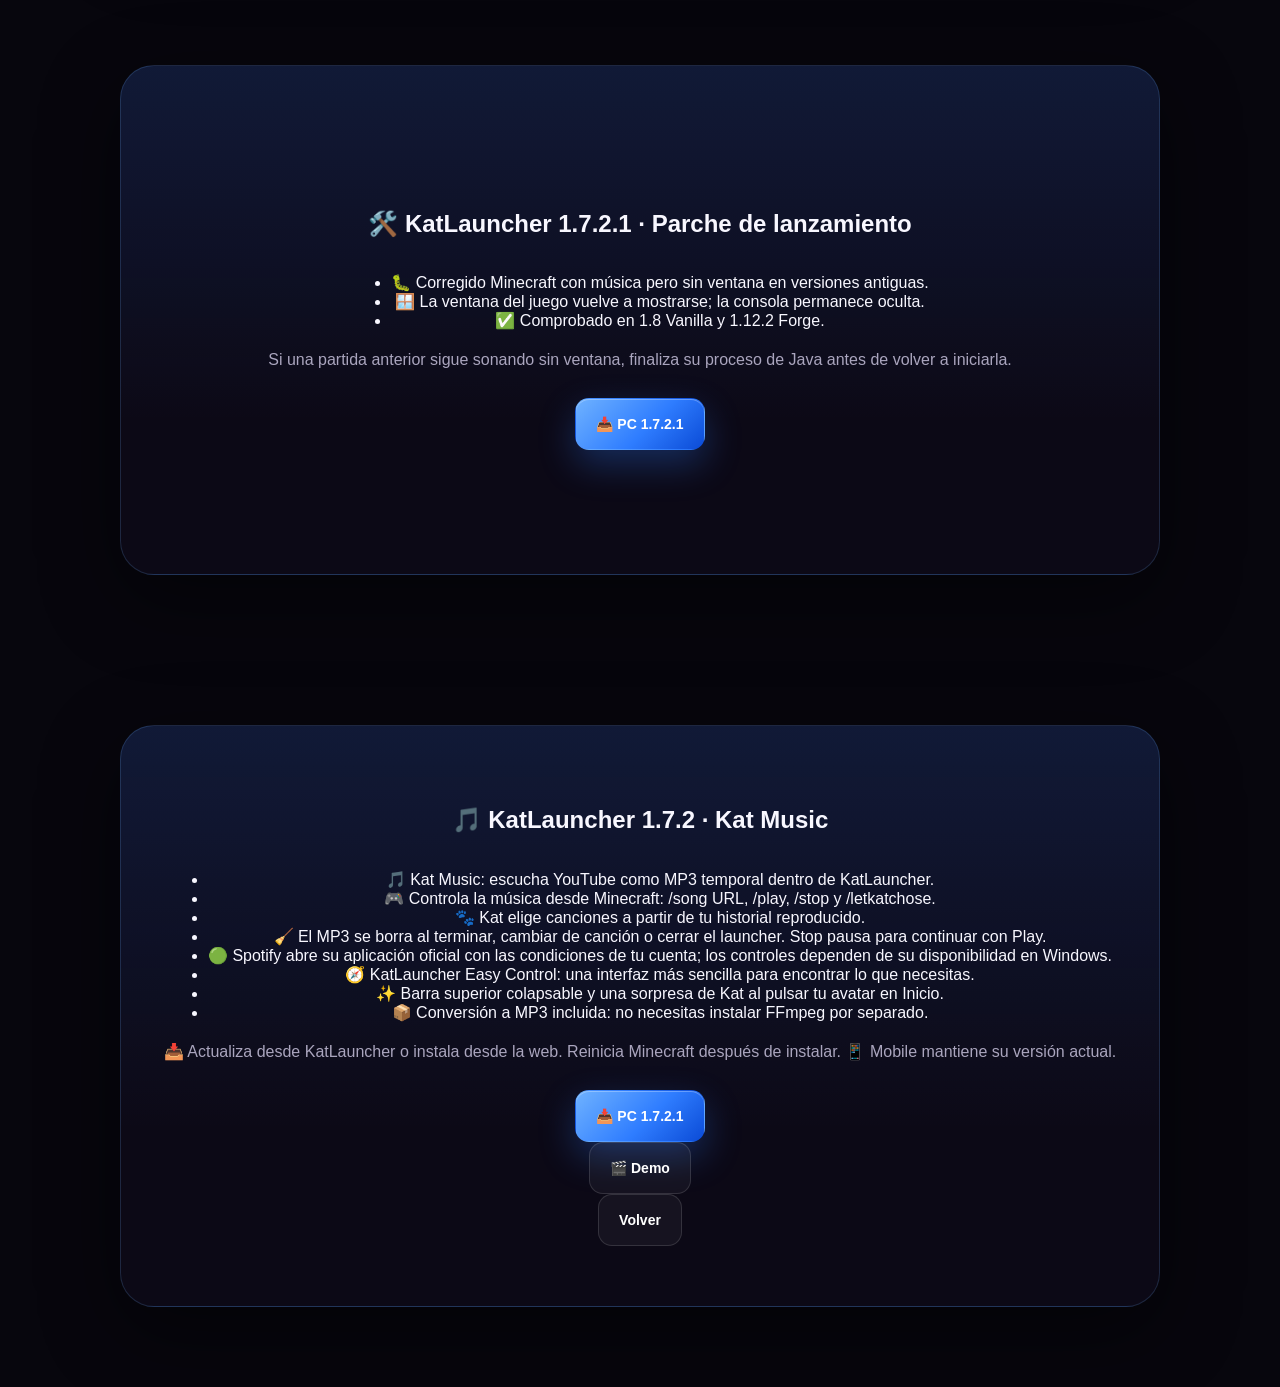
==== commit 49a54ff2: "Publish PC 1.7.2.3 and Mobile 0.5.1 with Kat stages and fixes" ====
--- a/docs/changelog.html
+++ b/docs/changelog.html
@@ -1 +1 @@
-<!doctype html><html lang="es"><head><meta charset="utf-8"><meta name="viewport" content="width=device-width,initial-scale=1"><title>🐾 KatLauncher 1.7.2.2 · Bugfixes + Chunk</title><link rel="stylesheet" href="styles.css"><link rel="icon" href="favicon.ico"></head><body><button id="langToggleBtn" class="button secondary">EN / ES</button><main><section class="download-section"><h1>🐾 KatLauncher 1.7.2.2 · Bugfixes + Chunk</h1><ul><li>🧱 Chunk: instala, juega y busca actualizaciones desde su nueva pestaña.</li><li>🛡️ Verificación SHA-256 y conservación de mundos, mods y ajustes de Chunk.</li><li>🐛 Reparada la biblioteca faltante de Forge 1.6.4.</li><li>☕ Java automático validado antes de arrancar, con Java 8 para versiones antiguas.</li><li>📝 Registro de arranque para soporte, sin guardar comandos ni tokens de acceso.</li></ul><p>✅ Probados Minecraft 1.6.4 Vanilla/Forge, 1.8 Vanilla, 1.12.2 Forge y la apertura de Chunk. Cierra KatLauncher e instala encima de tu versión actual.</p><a class="button primary" href="https://github.com/FerCT-oct/losctstudios-katstudios/releases/download/v1.7.2.2/KatLauncher-Setup-1.7.2.2.exe">📥 PC 1.7.2.2</a></section><section class="download-section"><h1>🛠️ KatLauncher 1.7.2.1 · Parche de lanzamiento</h1><ul><li>🐛 Corregido Minecraft con música pero sin ventana en versiones antiguas.</li><li>🪟 La ventana del juego vuelve a mostrarse; la consola permanece oculta.</li><li>✅ Comprobado en 1.8 Vanilla y 1.12.2 Forge.</li></ul><p>Si una partida anterior sigue sonando sin ventana, finaliza su proceso de Java antes de volver a iniciarla.</p><a class="button primary" href="https://github.com/FerCT-oct/losctstudios-katstudios/releases/download/v1.7.2.2/KatLauncher-Setup-1.7.2.2.exe">📥 PC 1.7.2.1</a></section><section class="download-section"><h1 data-i18n="changelog-title">🎵 KatLauncher 1.7.2 · Kat Music</h1><ul><li data-i18n="music-change-0">🎵 Kat Music: escucha YouTube como MP3 temporal dentro de KatLauncher.</li><li data-i18n="music-change-1">🎮 Controla la música desde Minecraft: /song URL, /play, /stop y /letkatchose.</li><li data-i18n="music-change-2">🐾 Kat elige canciones a partir de tu historial reproducido.</li><li data-i18n="music-change-3">🧹 El MP3 se borra al terminar, cambiar de canción o cerrar el launcher. Stop pausa para continuar con Play.</li><li data-i18n="music-change-4">🟢 Spotify abre su aplicación oficial con las condiciones de tu cuenta; los controles dependen de su disponibilidad en Windows.</li><li data-i18n="music-change-5">🧭 KatLauncher Easy Control: una interfaz más sencilla para encontrar lo que necesitas.</li><li data-i18n="music-change-6">✨ Barra superior colapsable y una sorpresa de Kat al pulsar tu avatar en Inicio.</li><li data-i18n="music-change-7">📦 Conversión a MP3 incluida: no necesitas instalar FFmpeg por separado.</li></ul><p>📥 Actualiza desde KatLauncher o instala desde la web. Reinicia Minecraft después de instalar. 📱 Mobile mantiene su versión actual.</p><a class="button primary" href="https://github.com/FerCT-oct/losctstudios-katstudios/releases/download/v1.7.2.2/KatLauncher-Setup-1.7.2.2.exe">📥 PC 1.7.2.1</a> <a class="button secondary" href="index.html#kat-music">🎬 Demo</a> <a class="button secondary" href="index.html" data-i18n="back-link">Volver</a></section></main><script src="script.js"></script></body></html>+<!doctype html><html lang="es"><head><meta charset="utf-8"><meta name="viewport" content="width=device-width,initial-scale=1"><title>🐾 KatLauncher 1.7.2.3 · Kat & fixes</title><link rel="stylesheet" href="styles.css"><link rel="icon" href="favicon.ico"></head><body><button id="langToggleBtn" class="button secondary">EN / ES</button><main><section id="release1723" class="download-section"><h1>🐾 KatLauncher 1.7.2.3 · Kat & fixes</h1><ul><li>🏆 Copia de respaldo y protección de logros frente a guardados antiguos.</li><li>✨ Siete etapas: original, larguirucho, fanart rosa, mewing, Dios, bebé y Diablo.</li><li>🐱 Dios, bebé y Diablo parten del logo original. Los fanarts se conservan sin modificar.</li><li>🖱️ Mantén el cursor sobre Kat 2,2 segundos para avanzar. Reiniciar restablece el logo.</li></ul><h2>📱 Mobile 0.5.1</h2><ul><li>👕 Guarda skins sin conexión y reintenta la preparación después.</li><li>🔐 Retorno de Google y diagnóstico de conexión de KatSocial mejorados.</li><li>👆 Mantén pulsado Kat para avanzar de etapa.</li></ul><p>🧪 PC instalado y probado; APK compilado y firmado. Google, skins en juego e interacción pendientes de confirmar en teléfono físico. Instala encima sin desinstalar. Los logros eliminados sin respaldo no pueden reconstruirse.</p><a class="button primary" href="https://github.com/FerCT-oct/losctstudios-katstudios/releases/download/v1.7.2.3/KatLauncher-Setup-1.7.2.3.exe">📥 PC 1.7.2.3</a> <a class="button secondary" href="https://github.com/FerCT-oct/losctstudios-katstudios/releases/download/mobile-v0.5.1/KatLauncher-Mobile-0.5.1.apk">📱 Mobile 0.5.1</a></section><section class="download-section"><h1>🐾 KatLauncher 1.7.2.2 · Bugfixes + Chunk</h1><ul><li>🧱 Chunk: instala, juega y busca actualizaciones desde su nueva pestaña.</li><li>🛡️ Verificación SHA-256 y conservación de mundos, mods y ajustes de Chunk.</li><li>🐛 Reparada la biblioteca faltante de Forge 1.6.4.</li><li>☕ Java automático validado antes de arrancar, con Java 8 para versiones antiguas.</li><li>📝 Registro de arranque para soporte, sin guardar comandos ni tokens de acceso.</li></ul><p>✅ Probados Minecraft 1.6.4 Vanilla/Forge, 1.8 Vanilla, 1.12.2 Forge y la apertura de Chunk. Cierra KatLauncher e instala encima de tu versión actual.</p><a class="button primary" href="https://github.com/FerCT-oct/losctstudios-katstudios/releases/download/v1.7.2.2/KatLauncher-Setup-1.7.2.2.exe">📥 PC 1.7.2.2</a></section><section class="download-section"><h1>🛠️ KatLauncher 1.7.2.1 · Parche de lanzamiento</h1><ul><li>🐛 Corregido Minecraft con música pero sin ventana en versiones antiguas.</li><li>🪟 La ventana del juego vuelve a mostrarse; la consola permanece oculta.</li><li>✅ Comprobado en 1.8 Vanilla y 1.12.2 Forge.</li></ul><p>Si una partida anterior sigue sonando sin ventana, finaliza su proceso de Java antes de volver a iniciarla.</p><a class="button primary" href="https://github.com/FerCT-oct/losctstudios-katstudios/releases/download/v1.7.2.2/KatLauncher-Setup-1.7.2.2.exe">📥 PC 1.7.2.1</a></section><section class="download-section"><h1 data-i18n="changelog-title">🎵 KatLauncher 1.7.2 · Kat Music</h1><ul><li data-i18n="music-change-0">🎵 Kat Music: escucha YouTube como MP3 temporal dentro de KatLauncher.</li><li data-i18n="music-change-1">🎮 Controla la música desde Minecraft: /song URL, /play, /stop y /letkatchose.</li><li data-i18n="music-change-2">🐾 Kat elige canciones a partir de tu historial reproducido.</li><li data-i18n="music-change-3">🧹 El MP3 se borra al terminar, cambiar de canción o cerrar el launcher. Stop pausa para continuar con Play.</li><li data-i18n="music-change-4">🟢 Spotify abre su aplicación oficial con las condiciones de tu cuenta; los controles dependen de su disponibilidad en Windows.</li><li data-i18n="music-change-5">🧭 KatLauncher Easy Control: una interfaz más sencilla para encontrar lo que necesitas.</li><li data-i18n="music-change-6">✨ Barra superior colapsable y una sorpresa de Kat al pulsar tu avatar en Inicio.</li><li data-i18n="music-change-7">📦 Conversión a MP3 incluida: no necesitas instalar FFmpeg por separado.</li></ul><p>📥 Actualiza desde KatLauncher o instala desde la web. Reinicia Minecraft después de instalar. 📱 Mobile mantiene su versión actual.</p><a class="button primary" href="https://github.com/FerCT-oct/losctstudios-katstudios/releases/download/v1.7.2.2/KatLauncher-Setup-1.7.2.2.exe">📥 PC 1.7.2.1</a> <a class="button secondary" href="index.html#kat-music">🎬 Demo</a> <a class="button secondary" href="index.html" data-i18n="back-link">Volver</a></section></main><script src="script.js"></script></body></html>
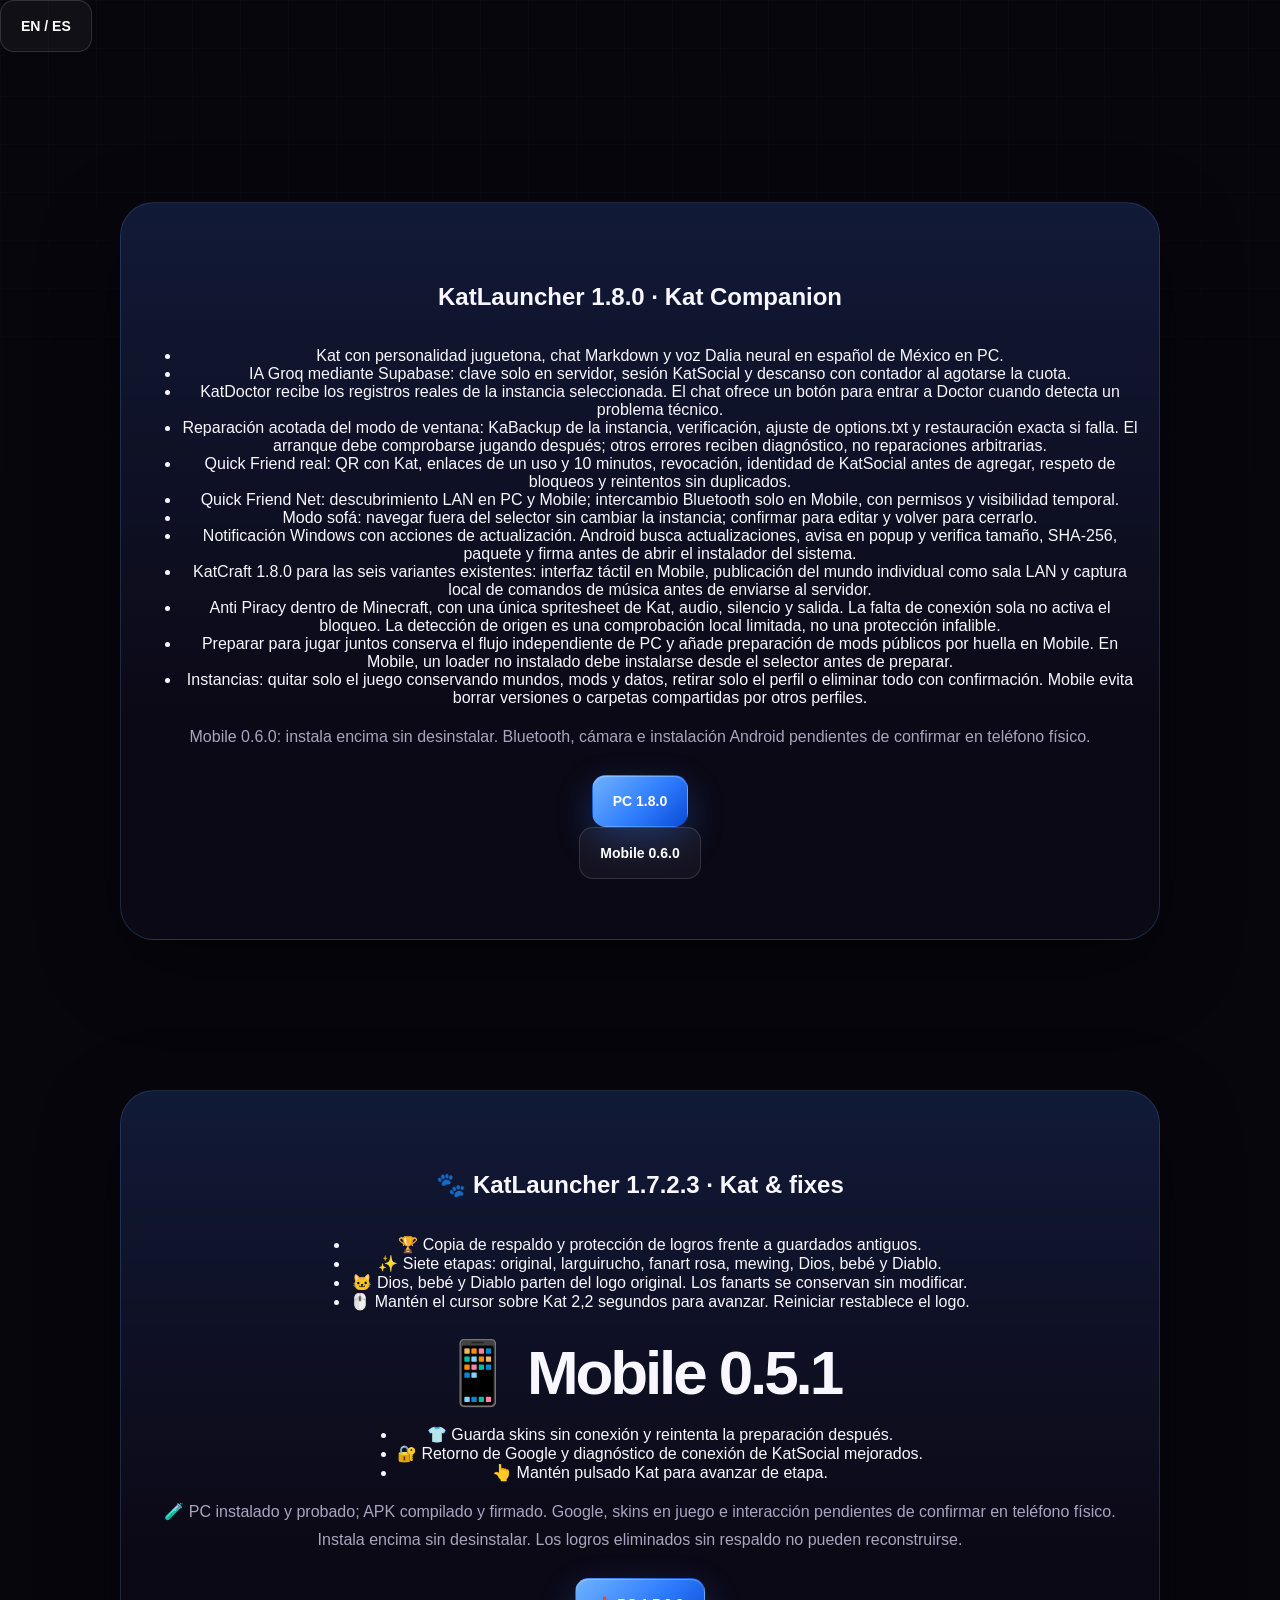
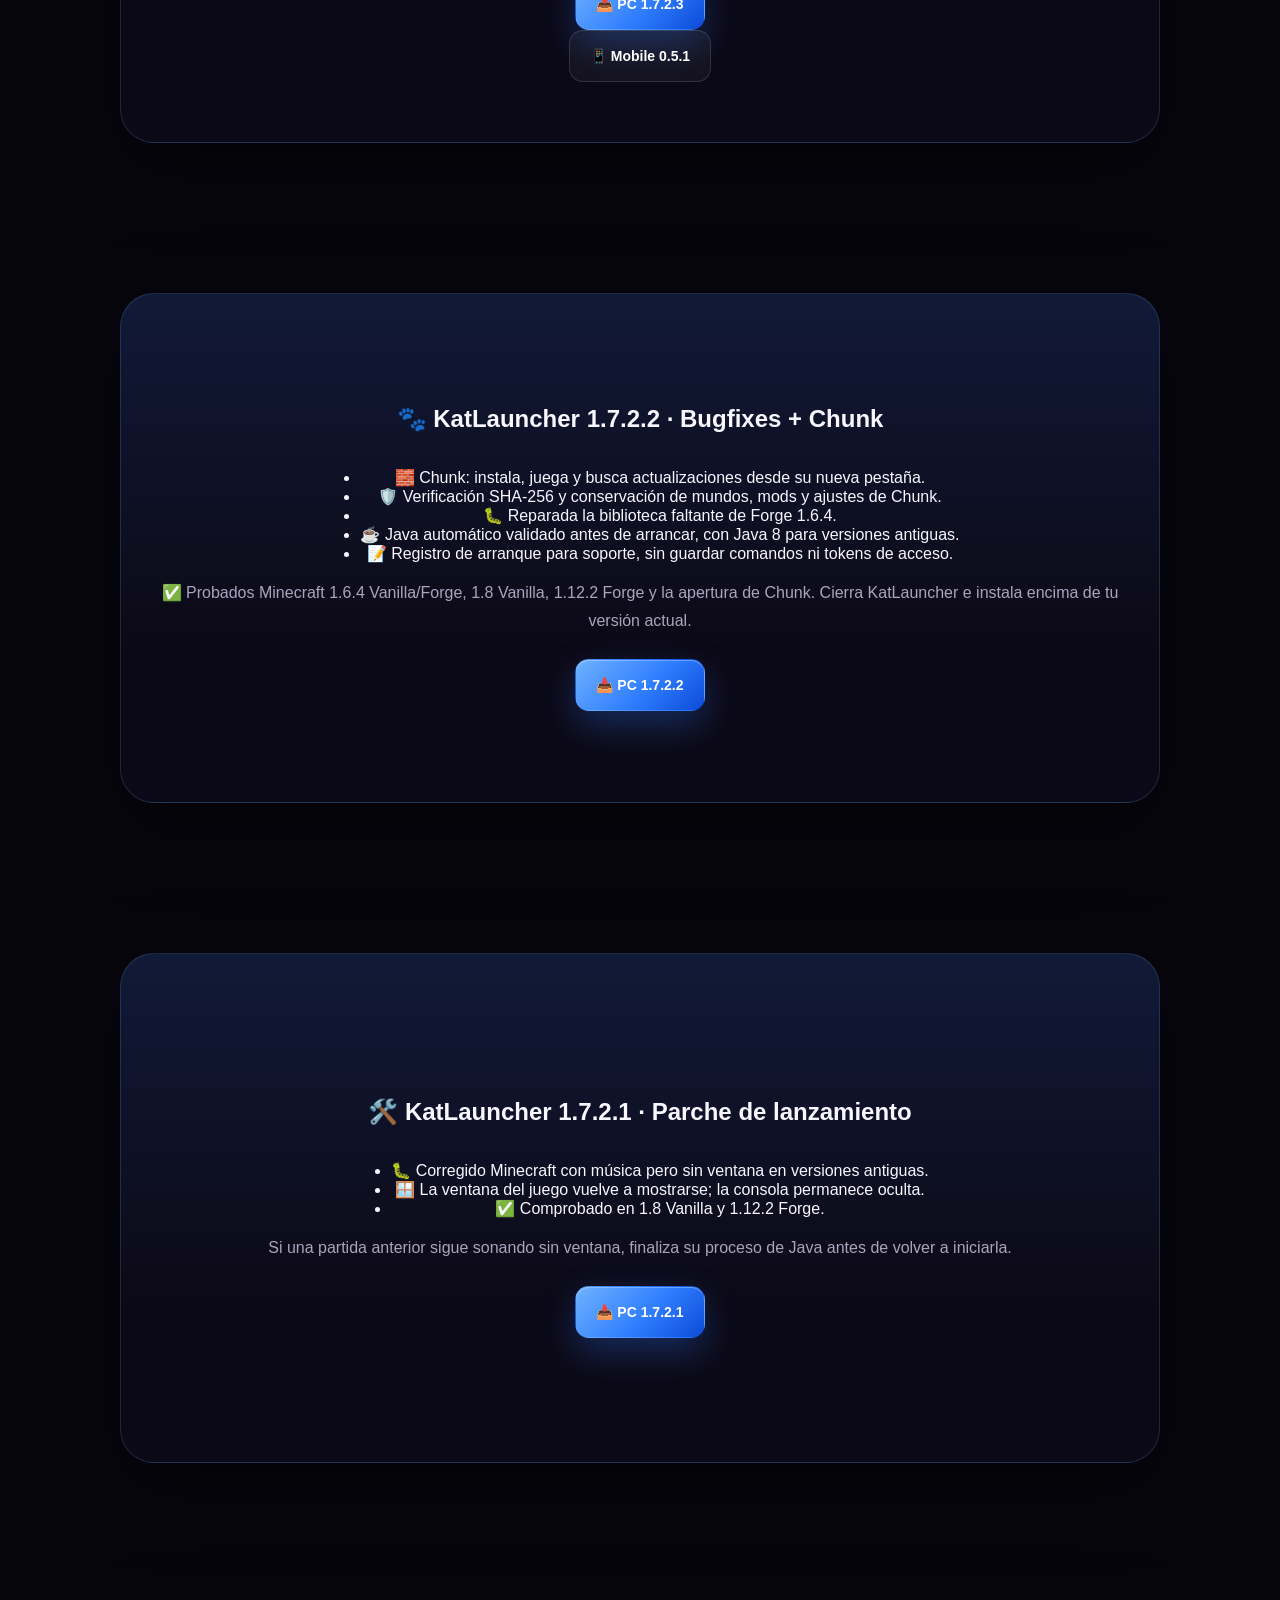
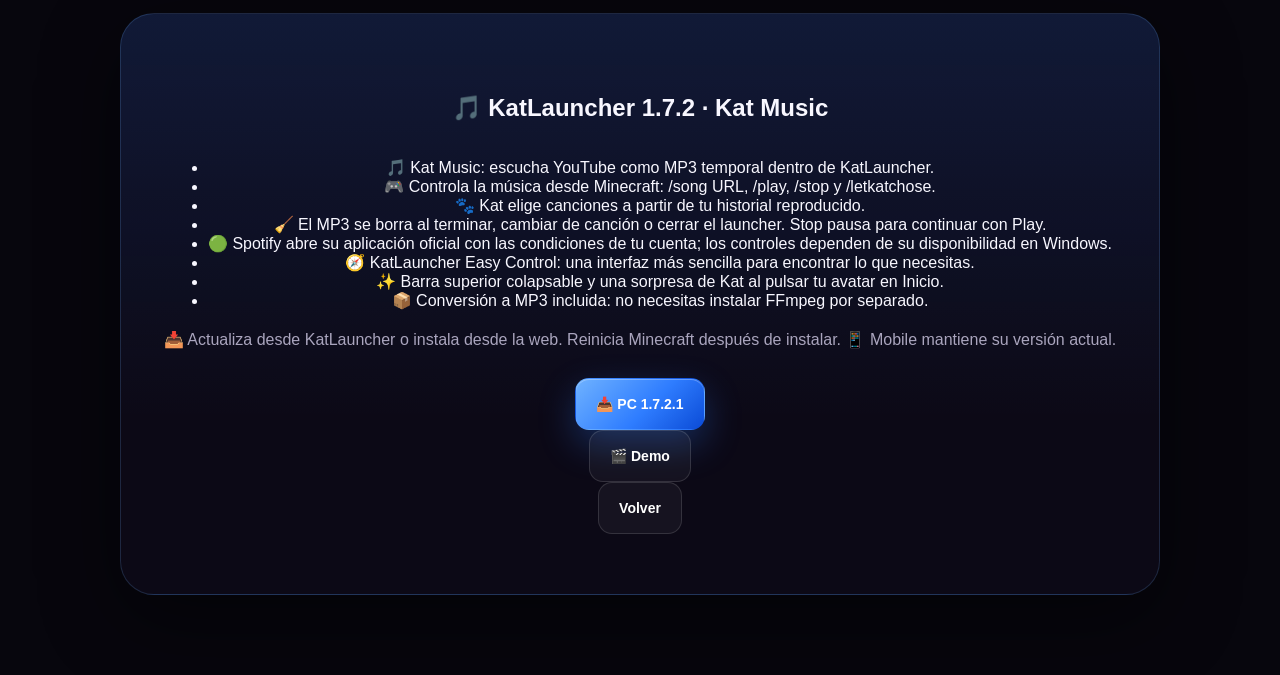
==== commit d965ef20: "Publish KatLauncher 1.8.0 and Mobile 0.6.0" ====
--- a/docs/changelog.html
+++ b/docs/changelog.html
@@ -1 +1 @@
-<!doctype html><html lang="es"><head><meta charset="utf-8"><meta name="viewport" content="width=device-width,initial-scale=1"><title>🐾 KatLauncher 1.7.2.3 · Kat & fixes</title><link rel="stylesheet" href="styles.css"><link rel="icon" href="favicon.ico"></head><body><button id="langToggleBtn" class="button secondary">EN / ES</button><main><section id="release1723" class="download-section"><h1>🐾 KatLauncher 1.7.2.3 · Kat & fixes</h1><ul><li>🏆 Copia de respaldo y protección de logros frente a guardados antiguos.</li><li>✨ Siete etapas: original, larguirucho, fanart rosa, mewing, Dios, bebé y Diablo.</li><li>🐱 Dios, bebé y Diablo parten del logo original. Los fanarts se conservan sin modificar.</li><li>🖱️ Mantén el cursor sobre Kat 2,2 segundos para avanzar. Reiniciar restablece el logo.</li></ul><h2>📱 Mobile 0.5.1</h2><ul><li>👕 Guarda skins sin conexión y reintenta la preparación después.</li><li>🔐 Retorno de Google y diagnóstico de conexión de KatSocial mejorados.</li><li>👆 Mantén pulsado Kat para avanzar de etapa.</li></ul><p>🧪 PC instalado y probado; APK compilado y firmado. Google, skins en juego e interacción pendientes de confirmar en teléfono físico. Instala encima sin desinstalar. Los logros eliminados sin respaldo no pueden reconstruirse.</p><a class="button primary" href="https://github.com/FerCT-oct/losctstudios-katstudios/releases/download/v1.7.2.3/KatLauncher-Setup-1.7.2.3.exe">📥 PC 1.7.2.3</a> <a class="button secondary" href="https://github.com/FerCT-oct/losctstudios-katstudios/releases/download/mobile-v0.5.1/KatLauncher-Mobile-0.5.1.apk">📱 Mobile 0.5.1</a></section><section class="download-section"><h1>🐾 KatLauncher 1.7.2.2 · Bugfixes + Chunk</h1><ul><li>🧱 Chunk: instala, juega y busca actualizaciones desde su nueva pestaña.</li><li>🛡️ Verificación SHA-256 y conservación de mundos, mods y ajustes de Chunk.</li><li>🐛 Reparada la biblioteca faltante de Forge 1.6.4.</li><li>☕ Java automático validado antes de arrancar, con Java 8 para versiones antiguas.</li><li>📝 Registro de arranque para soporte, sin guardar comandos ni tokens de acceso.</li></ul><p>✅ Probados Minecraft 1.6.4 Vanilla/Forge, 1.8 Vanilla, 1.12.2 Forge y la apertura de Chunk. Cierra KatLauncher e instala encima de tu versión actual.</p><a class="button primary" href="https://github.com/FerCT-oct/losctstudios-katstudios/releases/download/v1.7.2.2/KatLauncher-Setup-1.7.2.2.exe">📥 PC 1.7.2.2</a></section><section class="download-section"><h1>🛠️ KatLauncher 1.7.2.1 · Parche de lanzamiento</h1><ul><li>🐛 Corregido Minecraft con música pero sin ventana en versiones antiguas.</li><li>🪟 La ventana del juego vuelve a mostrarse; la consola permanece oculta.</li><li>✅ Comprobado en 1.8 Vanilla y 1.12.2 Forge.</li></ul><p>Si una partida anterior sigue sonando sin ventana, finaliza su proceso de Java antes de volver a iniciarla.</p><a class="button primary" href="https://github.com/FerCT-oct/losctstudios-katstudios/releases/download/v1.7.2.2/KatLauncher-Setup-1.7.2.2.exe">📥 PC 1.7.2.1</a></section><section class="download-section"><h1 data-i18n="changelog-title">🎵 KatLauncher 1.7.2 · Kat Music</h1><ul><li data-i18n="music-change-0">🎵 Kat Music: escucha YouTube como MP3 temporal dentro de KatLauncher.</li><li data-i18n="music-change-1">🎮 Controla la música desde Minecraft: /song URL, /play, /stop y /letkatchose.</li><li data-i18n="music-change-2">🐾 Kat elige canciones a partir de tu historial reproducido.</li><li data-i18n="music-change-3">🧹 El MP3 se borra al terminar, cambiar de canción o cerrar el launcher. Stop pausa para continuar con Play.</li><li data-i18n="music-change-4">🟢 Spotify abre su aplicación oficial con las condiciones de tu cuenta; los controles dependen de su disponibilidad en Windows.</li><li data-i18n="music-change-5">🧭 KatLauncher Easy Control: una interfaz más sencilla para encontrar lo que necesitas.</li><li data-i18n="music-change-6">✨ Barra superior colapsable y una sorpresa de Kat al pulsar tu avatar en Inicio.</li><li data-i18n="music-change-7">📦 Conversión a MP3 incluida: no necesitas instalar FFmpeg por separado.</li></ul><p>📥 Actualiza desde KatLauncher o instala desde la web. Reinicia Minecraft después de instalar. 📱 Mobile mantiene su versión actual.</p><a class="button primary" href="https://github.com/FerCT-oct/losctstudios-katstudios/releases/download/v1.7.2.2/KatLauncher-Setup-1.7.2.2.exe">📥 PC 1.7.2.1</a> <a class="button secondary" href="index.html#kat-music">🎬 Demo</a> <a class="button secondary" href="index.html" data-i18n="back-link">Volver</a></section></main><script src="script.js"></script></body></html>+<!doctype html><html lang="es"><head><meta charset="utf-8"><meta name="viewport" content="width=device-width,initial-scale=1"><title>🐾 KatLauncher 1.7.2.3 · Kat & fixes</title><link rel="stylesheet" href="styles.css"><link rel="icon" href="favicon.ico"></head><body><button id="langToggleBtn" class="button secondary">EN / ES</button><main><section id="release180" class="download-section"><h1>KatLauncher 1.8.0 · Kat Companion</h1><ul><li>Kat con personalidad juguetona, chat Markdown y voz Dalia neural en español de México en PC.</li><li>IA Groq mediante Supabase: clave solo en servidor, sesión KatSocial y descanso con contador al agotarse la cuota.</li><li>KatDoctor recibe los registros reales de la instancia seleccionada. El chat ofrece un botón para entrar a Doctor cuando detecta un problema técnico.</li><li>Reparación acotada del modo de ventana: KaBackup de la instancia, verificación, ajuste de options.txt y restauración exacta si falla. El arranque debe comprobarse jugando después; otros errores reciben diagnóstico, no reparaciones arbitrarias.</li><li>Quick Friend real: QR con Kat, enlaces de un uso y 10 minutos, revocación, identidad de KatSocial antes de agregar, respeto de bloqueos y reintentos sin duplicados.</li><li>Quick Friend Net: descubrimiento LAN en PC y Mobile; intercambio Bluetooth solo en Mobile, con permisos y visibilidad temporal.</li><li>Modo sofá: navegar fuera del selector sin cambiar la instancia; confirmar para editar y volver para cerrarlo.</li><li>Notificación Windows con acciones de actualización. Android busca actualizaciones, avisa en popup y verifica tamaño, SHA-256, paquete y firma antes de abrir el instalador del sistema.</li><li>KatCraft 1.8.0 para las seis variantes existentes: interfaz táctil en Mobile, publicación del mundo individual como sala LAN y captura local de comandos de música antes de enviarse al servidor.</li><li>Anti Piracy dentro de Minecraft, con una única spritesheet de Kat, audio, silencio y salida. La falta de conexión sola no activa el bloqueo. La detección de origen es una comprobación local limitada, no una protección infalible.</li><li>Preparar para jugar juntos conserva el flujo independiente de PC y añade preparación de mods públicos por huella en Mobile. En Mobile, un loader no instalado debe instalarse desde el selector antes de preparar.</li><li>Instancias: quitar solo el juego conservando mundos, mods y datos, retirar solo el perfil o eliminar todo con confirmación. Mobile evita borrar versiones o carpetas compartidas por otros perfiles.</li></ul><p>Mobile 0.6.0: instala encima sin desinstalar. Bluetooth, cámara e instalación Android pendientes de confirmar en teléfono físico.</p><a class="button primary" href="https://github.com/FerCT-oct/losctstudios-katstudios/releases/download/v1.8.0/KatLauncher-Setup-1.8.0.exe">PC 1.8.0</a> <a class="button secondary" href="https://github.com/FerCT-oct/losctstudios-katstudios/releases/download/mobile-v0.6.0/KatLauncher-Mobile-0.6.0.apk">Mobile 0.6.0</a></section><section id="release1723" class="download-section"><h1>🐾 KatLauncher 1.7.2.3 · Kat & fixes</h1><ul><li>🏆 Copia de respaldo y protección de logros frente a guardados antiguos.</li><li>✨ Siete etapas: original, larguirucho, fanart rosa, mewing, Dios, bebé y Diablo.</li><li>🐱 Dios, bebé y Diablo parten del logo original. Los fanarts se conservan sin modificar.</li><li>🖱️ Mantén el cursor sobre Kat 2,2 segundos para avanzar. Reiniciar restablece el logo.</li></ul><h2>📱 Mobile 0.5.1</h2><ul><li>👕 Guarda skins sin conexión y reintenta la preparación después.</li><li>🔐 Retorno de Google y diagnóstico de conexión de KatSocial mejorados.</li><li>👆 Mantén pulsado Kat para avanzar de etapa.</li></ul><p>🧪 PC instalado y probado; APK compilado y firmado. Google, skins en juego e interacción pendientes de confirmar en teléfono físico. Instala encima sin desinstalar. Los logros eliminados sin respaldo no pueden reconstruirse.</p><a class="button primary" href="https://github.com/FerCT-oct/losctstudios-katstudios/releases/download/v1.7.2.3/KatLauncher-Setup-1.7.2.3.exe">📥 PC 1.7.2.3</a> <a class="button secondary" href="https://github.com/FerCT-oct/losctstudios-katstudios/releases/download/mobile-v0.5.1/KatLauncher-Mobile-0.5.1.apk">📱 Mobile 0.5.1</a></section><section class="download-section"><h1>🐾 KatLauncher 1.7.2.2 · Bugfixes + Chunk</h1><ul><li>🧱 Chunk: instala, juega y busca actualizaciones desde su nueva pestaña.</li><li>🛡️ Verificación SHA-256 y conservación de mundos, mods y ajustes de Chunk.</li><li>🐛 Reparada la biblioteca faltante de Forge 1.6.4.</li><li>☕ Java automático validado antes de arrancar, con Java 8 para versiones antiguas.</li><li>📝 Registro de arranque para soporte, sin guardar comandos ni tokens de acceso.</li></ul><p>✅ Probados Minecraft 1.6.4 Vanilla/Forge, 1.8 Vanilla, 1.12.2 Forge y la apertura de Chunk. Cierra KatLauncher e instala encima de tu versión actual.</p><a class="button primary" href="https://github.com/FerCT-oct/losctstudios-katstudios/releases/download/v1.7.2.2/KatLauncher-Setup-1.7.2.2.exe">📥 PC 1.7.2.2</a></section><section class="download-section"><h1>🛠️ KatLauncher 1.7.2.1 · Parche de lanzamiento</h1><ul><li>🐛 Corregido Minecraft con música pero sin ventana en versiones antiguas.</li><li>🪟 La ventana del juego vuelve a mostrarse; la consola permanece oculta.</li><li>✅ Comprobado en 1.8 Vanilla y 1.12.2 Forge.</li></ul><p>Si una partida anterior sigue sonando sin ventana, finaliza su proceso de Java antes de volver a iniciarla.</p><a class="button primary" href="https://github.com/FerCT-oct/losctstudios-katstudios/releases/download/v1.7.2.2/KatLauncher-Setup-1.7.2.2.exe">📥 PC 1.7.2.1</a></section><section class="download-section"><h1 data-i18n="changelog-title">🎵 KatLauncher 1.7.2 · Kat Music</h1><ul><li data-i18n="music-change-0">🎵 Kat Music: escucha YouTube como MP3 temporal dentro de KatLauncher.</li><li data-i18n="music-change-1">🎮 Controla la música desde Minecraft: /song URL, /play, /stop y /letkatchose.</li><li data-i18n="music-change-2">🐾 Kat elige canciones a partir de tu historial reproducido.</li><li data-i18n="music-change-3">🧹 El MP3 se borra al terminar, cambiar de canción o cerrar el launcher. Stop pausa para continuar con Play.</li><li data-i18n="music-change-4">🟢 Spotify abre su aplicación oficial con las condiciones de tu cuenta; los controles dependen de su disponibilidad en Windows.</li><li data-i18n="music-change-5">🧭 KatLauncher Easy Control: una interfaz más sencilla para encontrar lo que necesitas.</li><li data-i18n="music-change-6">✨ Barra superior colapsable y una sorpresa de Kat al pulsar tu avatar en Inicio.</li><li data-i18n="music-change-7">📦 Conversión a MP3 incluida: no necesitas instalar FFmpeg por separado.</li></ul><p>📥 Actualiza desde KatLauncher o instala desde la web. Reinicia Minecraft después de instalar. 📱 Mobile mantiene su versión actual.</p><a class="button primary" href="https://github.com/FerCT-oct/losctstudios-katstudios/releases/download/v1.7.2.2/KatLauncher-Setup-1.7.2.2.exe">📥 PC 1.7.2.1</a> <a class="button secondary" href="index.html#kat-music">🎬 Demo</a> <a class="button secondary" href="index.html" data-i18n="back-link">Volver</a></section></main><script src="script.js"></script></body></html>
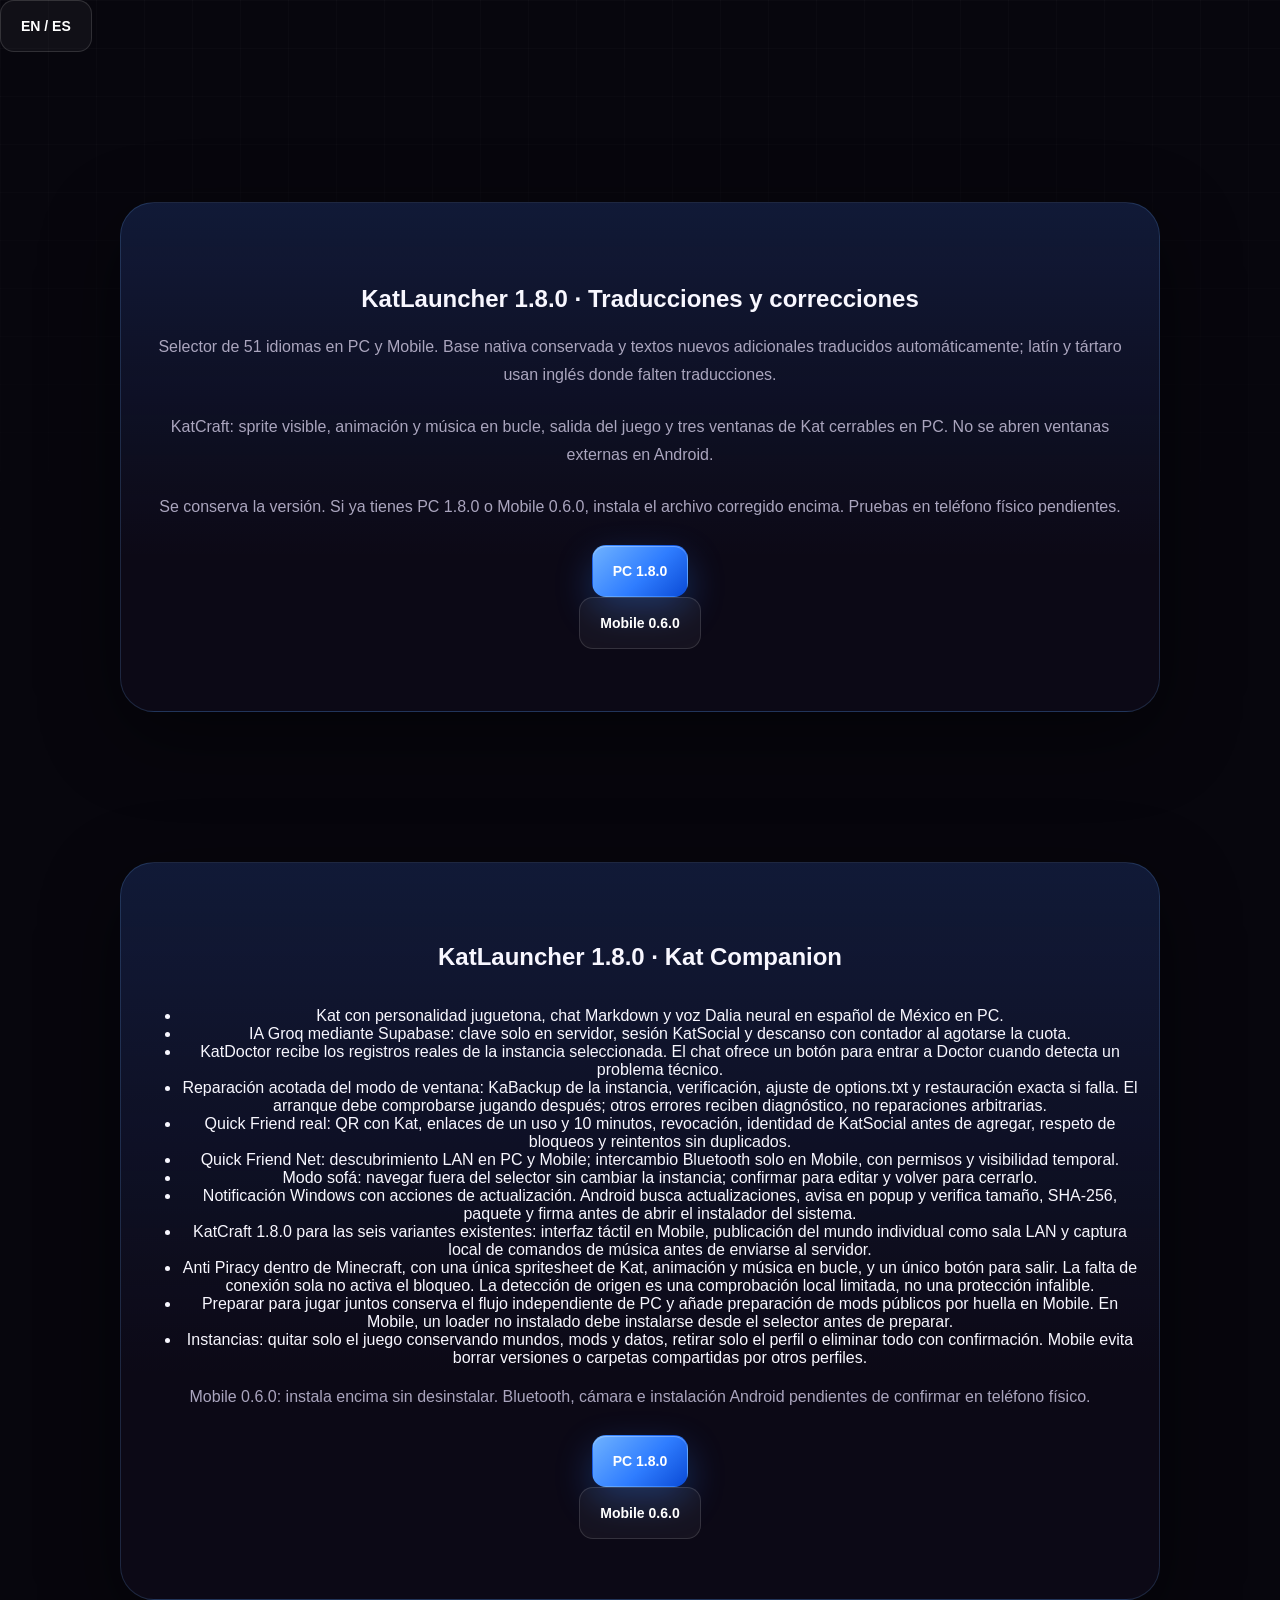
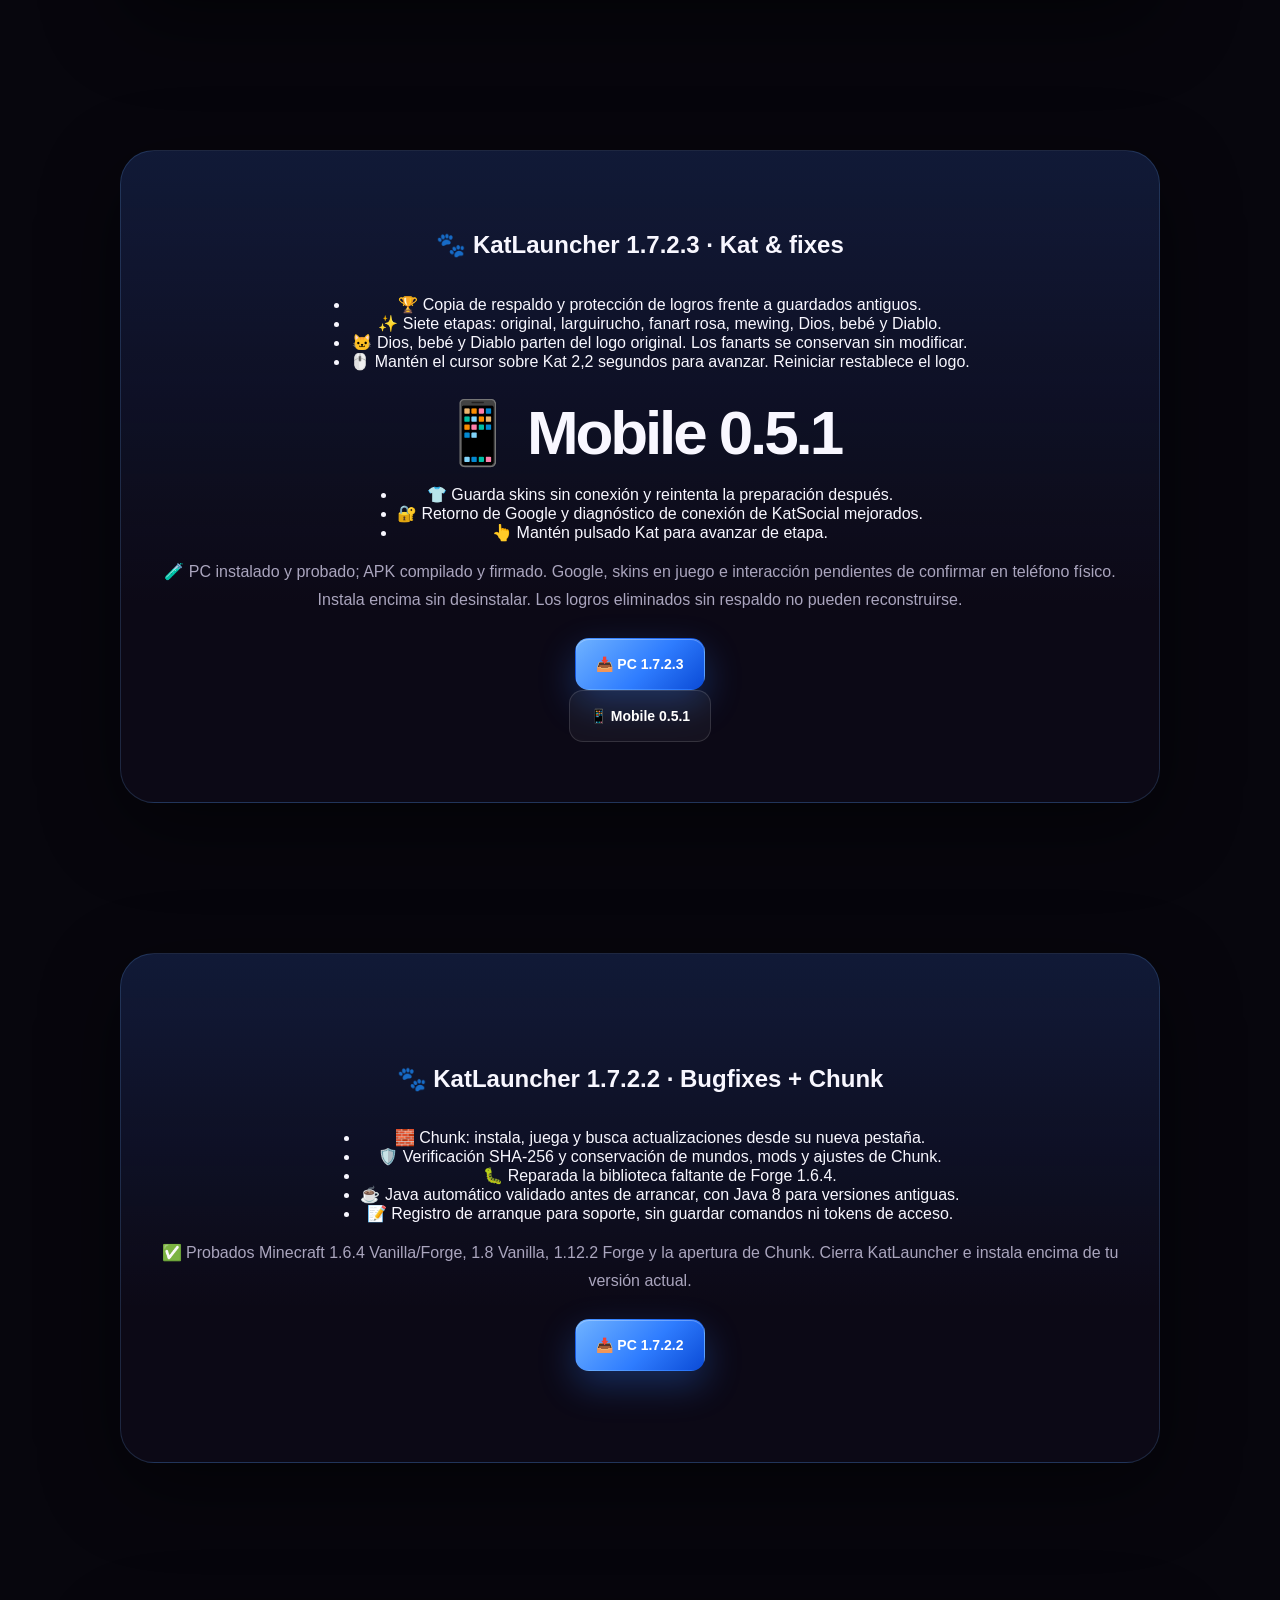
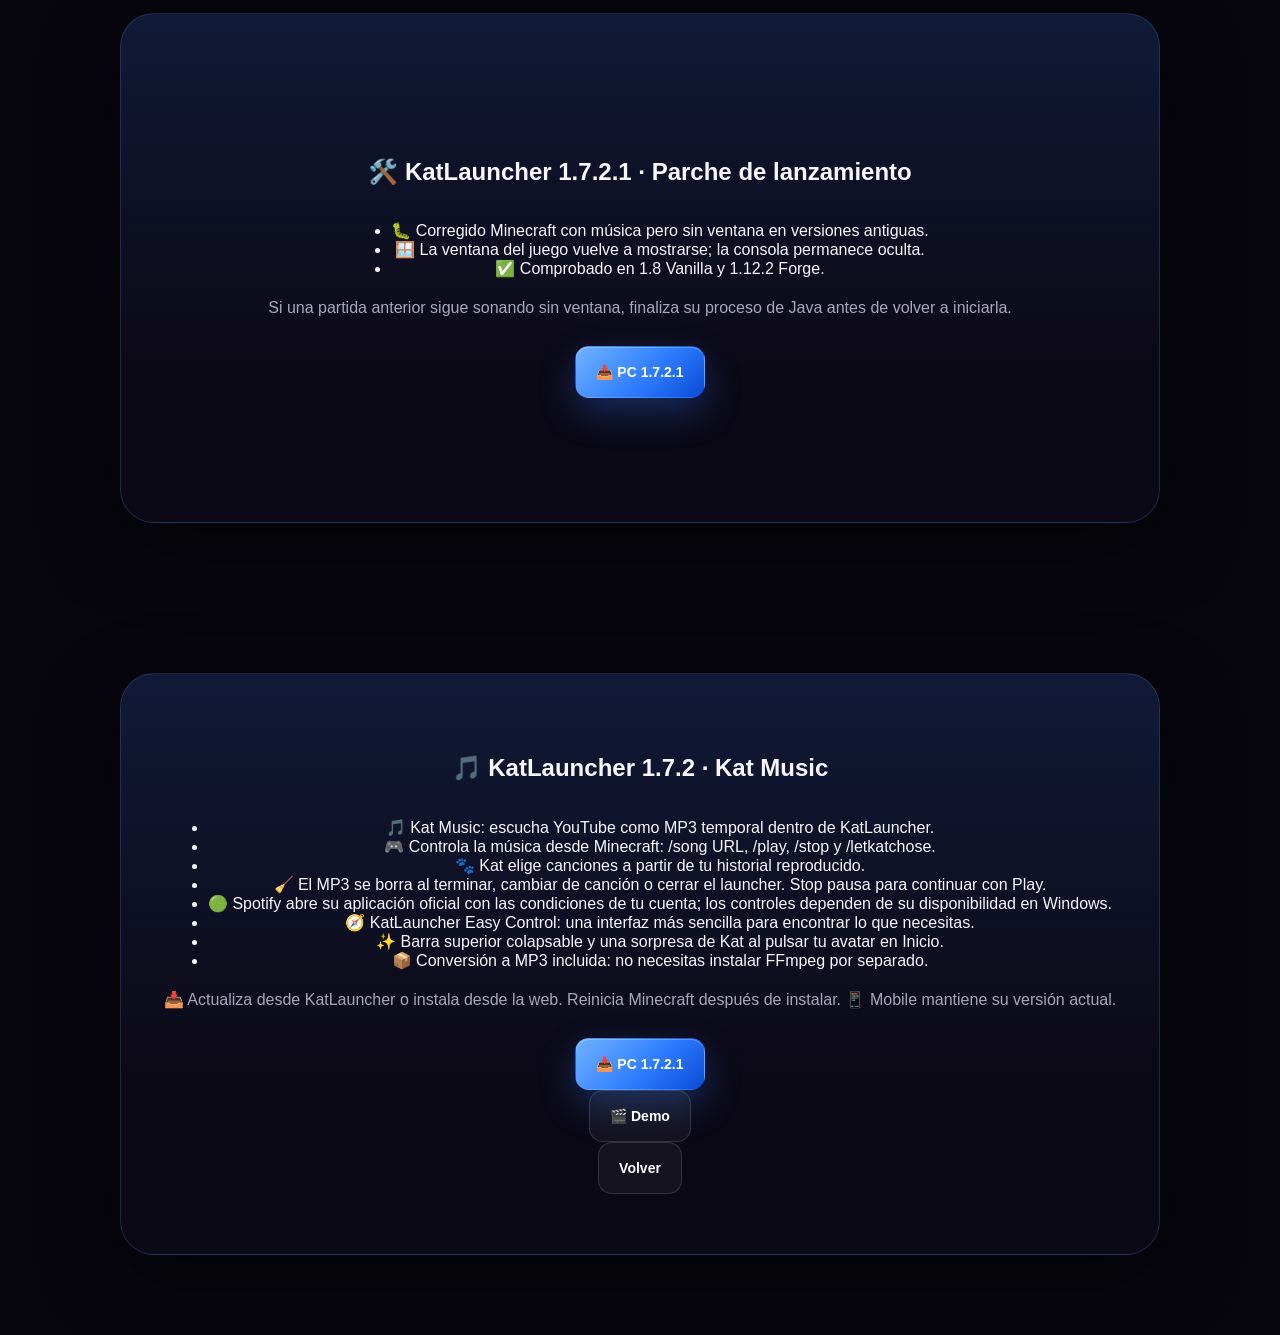
==== commit f450544b: "Update 1.8.0 and Mobile 0.6.0 with translations and KatCraft corrections" ====
--- a/docs/changelog.html
+++ b/docs/changelog.html
@@ -1 +1 @@
-<!doctype html><html lang="es"><head><meta charset="utf-8"><meta name="viewport" content="width=device-width,initial-scale=1"><title>🐾 KatLauncher 1.7.2.3 · Kat & fixes</title><link rel="stylesheet" href="styles.css"><link rel="icon" href="favicon.ico"></head><body><button id="langToggleBtn" class="button secondary">EN / ES</button><main><section id="release180" class="download-section"><h1>KatLauncher 1.8.0 · Kat Companion</h1><ul><li>Kat con personalidad juguetona, chat Markdown y voz Dalia neural en español de México en PC.</li><li>IA Groq mediante Supabase: clave solo en servidor, sesión KatSocial y descanso con contador al agotarse la cuota.</li><li>KatDoctor recibe los registros reales de la instancia seleccionada. El chat ofrece un botón para entrar a Doctor cuando detecta un problema técnico.</li><li>Reparación acotada del modo de ventana: KaBackup de la instancia, verificación, ajuste de options.txt y restauración exacta si falla. El arranque debe comprobarse jugando después; otros errores reciben diagnóstico, no reparaciones arbitrarias.</li><li>Quick Friend real: QR con Kat, enlaces de un uso y 10 minutos, revocación, identidad de KatSocial antes de agregar, respeto de bloqueos y reintentos sin duplicados.</li><li>Quick Friend Net: descubrimiento LAN en PC y Mobile; intercambio Bluetooth solo en Mobile, con permisos y visibilidad temporal.</li><li>Modo sofá: navegar fuera del selector sin cambiar la instancia; confirmar para editar y volver para cerrarlo.</li><li>Notificación Windows con acciones de actualización. Android busca actualizaciones, avisa en popup y verifica tamaño, SHA-256, paquete y firma antes de abrir el instalador del sistema.</li><li>KatCraft 1.8.0 para las seis variantes existentes: interfaz táctil en Mobile, publicación del mundo individual como sala LAN y captura local de comandos de música antes de enviarse al servidor.</li><li>Anti Piracy dentro de Minecraft, con una única spritesheet de Kat, audio, silencio y salida. La falta de conexión sola no activa el bloqueo. La detección de origen es una comprobación local limitada, no una protección infalible.</li><li>Preparar para jugar juntos conserva el flujo independiente de PC y añade preparación de mods públicos por huella en Mobile. En Mobile, un loader no instalado debe instalarse desde el selector antes de preparar.</li><li>Instancias: quitar solo el juego conservando mundos, mods y datos, retirar solo el perfil o eliminar todo con confirmación. Mobile evita borrar versiones o carpetas compartidas por otros perfiles.</li></ul><p>Mobile 0.6.0: instala encima sin desinstalar. Bluetooth, cámara e instalación Android pendientes de confirmar en teléfono físico.</p><a class="button primary" href="https://github.com/FerCT-oct/losctstudios-katstudios/releases/download/v1.8.0/KatLauncher-Setup-1.8.0.exe">PC 1.8.0</a> <a class="button secondary" href="https://github.com/FerCT-oct/losctstudios-katstudios/releases/download/mobile-v0.6.0/KatLauncher-Mobile-0.6.0.apk">Mobile 0.6.0</a></section><section id="release1723" class="download-section"><h1>🐾 KatLauncher 1.7.2.3 · Kat & fixes</h1><ul><li>🏆 Copia de respaldo y protección de logros frente a guardados antiguos.</li><li>✨ Siete etapas: original, larguirucho, fanart rosa, mewing, Dios, bebé y Diablo.</li><li>🐱 Dios, bebé y Diablo parten del logo original. Los fanarts se conservan sin modificar.</li><li>🖱️ Mantén el cursor sobre Kat 2,2 segundos para avanzar. Reiniciar restablece el logo.</li></ul><h2>📱 Mobile 0.5.1</h2><ul><li>👕 Guarda skins sin conexión y reintenta la preparación después.</li><li>🔐 Retorno de Google y diagnóstico de conexión de KatSocial mejorados.</li><li>👆 Mantén pulsado Kat para avanzar de etapa.</li></ul><p>🧪 PC instalado y probado; APK compilado y firmado. Google, skins en juego e interacción pendientes de confirmar en teléfono físico. Instala encima sin desinstalar. Los logros eliminados sin respaldo no pueden reconstruirse.</p><a class="button primary" href="https://github.com/FerCT-oct/losctstudios-katstudios/releases/download/v1.7.2.3/KatLauncher-Setup-1.7.2.3.exe">📥 PC 1.7.2.3</a> <a class="button secondary" href="https://github.com/FerCT-oct/losctstudios-katstudios/releases/download/mobile-v0.5.1/KatLauncher-Mobile-0.5.1.apk">📱 Mobile 0.5.1</a></section><section class="download-section"><h1>🐾 KatLauncher 1.7.2.2 · Bugfixes + Chunk</h1><ul><li>🧱 Chunk: instala, juega y busca actualizaciones desde su nueva pestaña.</li><li>🛡️ Verificación SHA-256 y conservación de mundos, mods y ajustes de Chunk.</li><li>🐛 Reparada la biblioteca faltante de Forge 1.6.4.</li><li>☕ Java automático validado antes de arrancar, con Java 8 para versiones antiguas.</li><li>📝 Registro de arranque para soporte, sin guardar comandos ni tokens de acceso.</li></ul><p>✅ Probados Minecraft 1.6.4 Vanilla/Forge, 1.8 Vanilla, 1.12.2 Forge y la apertura de Chunk. Cierra KatLauncher e instala encima de tu versión actual.</p><a class="button primary" href="https://github.com/FerCT-oct/losctstudios-katstudios/releases/download/v1.7.2.2/KatLauncher-Setup-1.7.2.2.exe">📥 PC 1.7.2.2</a></section><section class="download-section"><h1>🛠️ KatLauncher 1.7.2.1 · Parche de lanzamiento</h1><ul><li>🐛 Corregido Minecraft con música pero sin ventana en versiones antiguas.</li><li>🪟 La ventana del juego vuelve a mostrarse; la consola permanece oculta.</li><li>✅ Comprobado en 1.8 Vanilla y 1.12.2 Forge.</li></ul><p>Si una partida anterior sigue sonando sin ventana, finaliza su proceso de Java antes de volver a iniciarla.</p><a class="button primary" href="https://github.com/FerCT-oct/losctstudios-katstudios/releases/download/v1.7.2.2/KatLauncher-Setup-1.7.2.2.exe">📥 PC 1.7.2.1</a></section><section class="download-section"><h1 data-i18n="changelog-title">🎵 KatLauncher 1.7.2 · Kat Music</h1><ul><li data-i18n="music-change-0">🎵 Kat Music: escucha YouTube como MP3 temporal dentro de KatLauncher.</li><li data-i18n="music-change-1">🎮 Controla la música desde Minecraft: /song URL, /play, /stop y /letkatchose.</li><li data-i18n="music-change-2">🐾 Kat elige canciones a partir de tu historial reproducido.</li><li data-i18n="music-change-3">🧹 El MP3 se borra al terminar, cambiar de canción o cerrar el launcher. Stop pausa para continuar con Play.</li><li data-i18n="music-change-4">🟢 Spotify abre su aplicación oficial con las condiciones de tu cuenta; los controles dependen de su disponibilidad en Windows.</li><li data-i18n="music-change-5">🧭 KatLauncher Easy Control: una interfaz más sencilla para encontrar lo que necesitas.</li><li data-i18n="music-change-6">✨ Barra superior colapsable y una sorpresa de Kat al pulsar tu avatar en Inicio.</li><li data-i18n="music-change-7">📦 Conversión a MP3 incluida: no necesitas instalar FFmpeg por separado.</li></ul><p>📥 Actualiza desde KatLauncher o instala desde la web. Reinicia Minecraft después de instalar. 📱 Mobile mantiene su versión actual.</p><a class="button primary" href="https://github.com/FerCT-oct/losctstudios-katstudios/releases/download/v1.7.2.2/KatLauncher-Setup-1.7.2.2.exe">📥 PC 1.7.2.1</a> <a class="button secondary" href="index.html#kat-music">🎬 Demo</a> <a class="button secondary" href="index.html" data-i18n="back-link">Volver</a></section></main><script src="script.js"></script></body></html>+<!doctype html><html lang="es"><head><meta charset="utf-8"><meta name="viewport" content="width=device-width,initial-scale=1"><title>KatLauncher 1.8.0 · Kat Companion</title><link rel="stylesheet" href="styles.css"><link rel="icon" href="favicon.ico"></head><body><button id="langToggleBtn" class="button secondary">EN / ES</button><main><section id="release180-correction" class="download-section"><h1 data-i18n="r2-title">KatLauncher 1.8.0 · Traducciones y correcciones</h1><p data-i18n="r2-languages">Selector de 51 idiomas en PC y Mobile. Base nativa conservada y textos nuevos adicionales traducidos automáticamente; latín y tártaro usan inglés donde falten traducciones.</p><p data-i18n="r2-animation">KatCraft: sprite visible, animación y música en bucle, salida del juego y tres ventanas de Kat cerrables en PC. No se abren ventanas externas en Android.</p><p data-i18n="r2-install">Se conserva la versión. Si ya tienes PC 1.8.0 o Mobile 0.6.0, instala el archivo corregido encima. Pruebas en teléfono físico pendientes.</p><a class="button primary" href="https://github.com/FerCT-oct/losctstudios-katstudios/releases/download/v1.8.0/KatLauncher-Setup-1.8.0-r2.exe">PC 1.8.0</a> <a class="button secondary" href="https://github.com/FerCT-oct/losctstudios-katstudios/releases/download/mobile-v0.6.0/KatLauncher-Mobile-0.6.0-r2.apk">Mobile 0.6.0</a></section><section id="release180" class="download-section"><h1>KatLauncher 1.8.0 · Kat Companion</h1><ul><li>Kat con personalidad juguetona, chat Markdown y voz Dalia neural en español de México en PC.</li><li>IA Groq mediante Supabase: clave solo en servidor, sesión KatSocial y descanso con contador al agotarse la cuota.</li><li>KatDoctor recibe los registros reales de la instancia seleccionada. El chat ofrece un botón para entrar a Doctor cuando detecta un problema técnico.</li><li>Reparación acotada del modo de ventana: KaBackup de la instancia, verificación, ajuste de options.txt y restauración exacta si falla. El arranque debe comprobarse jugando después; otros errores reciben diagnóstico, no reparaciones arbitrarias.</li><li>Quick Friend real: QR con Kat, enlaces de un uso y 10 minutos, revocación, identidad de KatSocial antes de agregar, respeto de bloqueos y reintentos sin duplicados.</li><li>Quick Friend Net: descubrimiento LAN en PC y Mobile; intercambio Bluetooth solo en Mobile, con permisos y visibilidad temporal.</li><li>Modo sofá: navegar fuera del selector sin cambiar la instancia; confirmar para editar y volver para cerrarlo.</li><li>Notificación Windows con acciones de actualización. Android busca actualizaciones, avisa en popup y verifica tamaño, SHA-256, paquete y firma antes de abrir el instalador del sistema.</li><li>KatCraft 1.8.0 para las seis variantes existentes: interfaz táctil en Mobile, publicación del mundo individual como sala LAN y captura local de comandos de música antes de enviarse al servidor.</li><li>Anti Piracy dentro de Minecraft, con una única spritesheet de Kat, animación y música en bucle, y un único botón para salir. La falta de conexión sola no activa el bloqueo. La detección de origen es una comprobación local limitada, no una protección infalible.</li><li>Preparar para jugar juntos conserva el flujo independiente de PC y añade preparación de mods públicos por huella en Mobile. En Mobile, un loader no instalado debe instalarse desde el selector antes de preparar.</li><li>Instancias: quitar solo el juego conservando mundos, mods y datos, retirar solo el perfil o eliminar todo con confirmación. Mobile evita borrar versiones o carpetas compartidas por otros perfiles.</li></ul><p>Mobile 0.6.0: instala encima sin desinstalar. Bluetooth, cámara e instalación Android pendientes de confirmar en teléfono físico.</p><a class="button primary" href="https://github.com/FerCT-oct/losctstudios-katstudios/releases/download/v1.8.0/KatLauncher-Setup-1.8.0-r2.exe">PC 1.8.0</a> <a class="button secondary" href="https://github.com/FerCT-oct/losctstudios-katstudios/releases/download/mobile-v0.6.0/KatLauncher-Mobile-0.6.0-r2.apk">Mobile 0.6.0</a></section><section id="release1723" class="download-section"><h1>🐾 KatLauncher 1.7.2.3 · Kat & fixes</h1><ul><li>🏆 Copia de respaldo y protección de logros frente a guardados antiguos.</li><li>✨ Siete etapas: original, larguirucho, fanart rosa, mewing, Dios, bebé y Diablo.</li><li>🐱 Dios, bebé y Diablo parten del logo original. Los fanarts se conservan sin modificar.</li><li>🖱️ Mantén el cursor sobre Kat 2,2 segundos para avanzar. Reiniciar restablece el logo.</li></ul><h2>📱 Mobile 0.5.1</h2><ul><li>👕 Guarda skins sin conexión y reintenta la preparación después.</li><li>🔐 Retorno de Google y diagnóstico de conexión de KatSocial mejorados.</li><li>👆 Mantén pulsado Kat para avanzar de etapa.</li></ul><p>🧪 PC instalado y probado; APK compilado y firmado. Google, skins en juego e interacción pendientes de confirmar en teléfono físico. Instala encima sin desinstalar. Los logros eliminados sin respaldo no pueden reconstruirse.</p><a class="button primary" href="https://github.com/FerCT-oct/losctstudios-katstudios/releases/download/v1.7.2.3/KatLauncher-Setup-1.7.2.3.exe">📥 PC 1.7.2.3</a> <a class="button secondary" href="https://github.com/FerCT-oct/losctstudios-katstudios/releases/download/mobile-v0.5.1/KatLauncher-Mobile-0.5.1.apk">📱 Mobile 0.5.1</a></section><section class="download-section"><h1>🐾 KatLauncher 1.7.2.2 · Bugfixes + Chunk</h1><ul><li>🧱 Chunk: instala, juega y busca actualizaciones desde su nueva pestaña.</li><li>🛡️ Verificación SHA-256 y conservación de mundos, mods y ajustes de Chunk.</li><li>🐛 Reparada la biblioteca faltante de Forge 1.6.4.</li><li>☕ Java automático validado antes de arrancar, con Java 8 para versiones antiguas.</li><li>📝 Registro de arranque para soporte, sin guardar comandos ni tokens de acceso.</li></ul><p>✅ Probados Minecraft 1.6.4 Vanilla/Forge, 1.8 Vanilla, 1.12.2 Forge y la apertura de Chunk. Cierra KatLauncher e instala encima de tu versión actual.</p><a class="button primary" href="https://github.com/FerCT-oct/losctstudios-katstudios/releases/download/v1.7.2.2/KatLauncher-Setup-1.7.2.2.exe">📥 PC 1.7.2.2</a></section><section class="download-section"><h1>🛠️ KatLauncher 1.7.2.1 · Parche de lanzamiento</h1><ul><li>🐛 Corregido Minecraft con música pero sin ventana en versiones antiguas.</li><li>🪟 La ventana del juego vuelve a mostrarse; la consola permanece oculta.</li><li>✅ Comprobado en 1.8 Vanilla y 1.12.2 Forge.</li></ul><p>Si una partida anterior sigue sonando sin ventana, finaliza su proceso de Java antes de volver a iniciarla.</p><a class="button primary" href="https://github.com/FerCT-oct/losctstudios-katstudios/releases/download/v1.7.2.2/KatLauncher-Setup-1.7.2.2.exe">📥 PC 1.7.2.1</a></section><section class="download-section"><h1 data-i18n="changelog-title">🎵 KatLauncher 1.7.2 · Kat Music</h1><ul><li data-i18n="music-change-0">🎵 Kat Music: escucha YouTube como MP3 temporal dentro de KatLauncher.</li><li data-i18n="music-change-1">🎮 Controla la música desde Minecraft: /song URL, /play, /stop y /letkatchose.</li><li data-i18n="music-change-2">🐾 Kat elige canciones a partir de tu historial reproducido.</li><li data-i18n="music-change-3">🧹 El MP3 se borra al terminar, cambiar de canción o cerrar el launcher. Stop pausa para continuar con Play.</li><li data-i18n="music-change-4">🟢 Spotify abre su aplicación oficial con las condiciones de tu cuenta; los controles dependen de su disponibilidad en Windows.</li><li data-i18n="music-change-5">🧭 KatLauncher Easy Control: una interfaz más sencilla para encontrar lo que necesitas.</li><li data-i18n="music-change-6">✨ Barra superior colapsable y una sorpresa de Kat al pulsar tu avatar en Inicio.</li><li data-i18n="music-change-7">📦 Conversión a MP3 incluida: no necesitas instalar FFmpeg por separado.</li></ul><p>📥 Actualiza desde KatLauncher o instala desde la web. Reinicia Minecraft después de instalar. 📱 Mobile mantiene su versión actual.</p><a class="button primary" href="https://github.com/FerCT-oct/losctstudios-katstudios/releases/download/v1.7.2.2/KatLauncher-Setup-1.7.2.2.exe">📥 PC 1.7.2.1</a> <a class="button secondary" href="index.html#kat-music">🎬 Demo</a> <a class="button secondary" href="index.html" data-i18n="back-link">Volver</a></section></main><script src="script.js"></script></body></html>
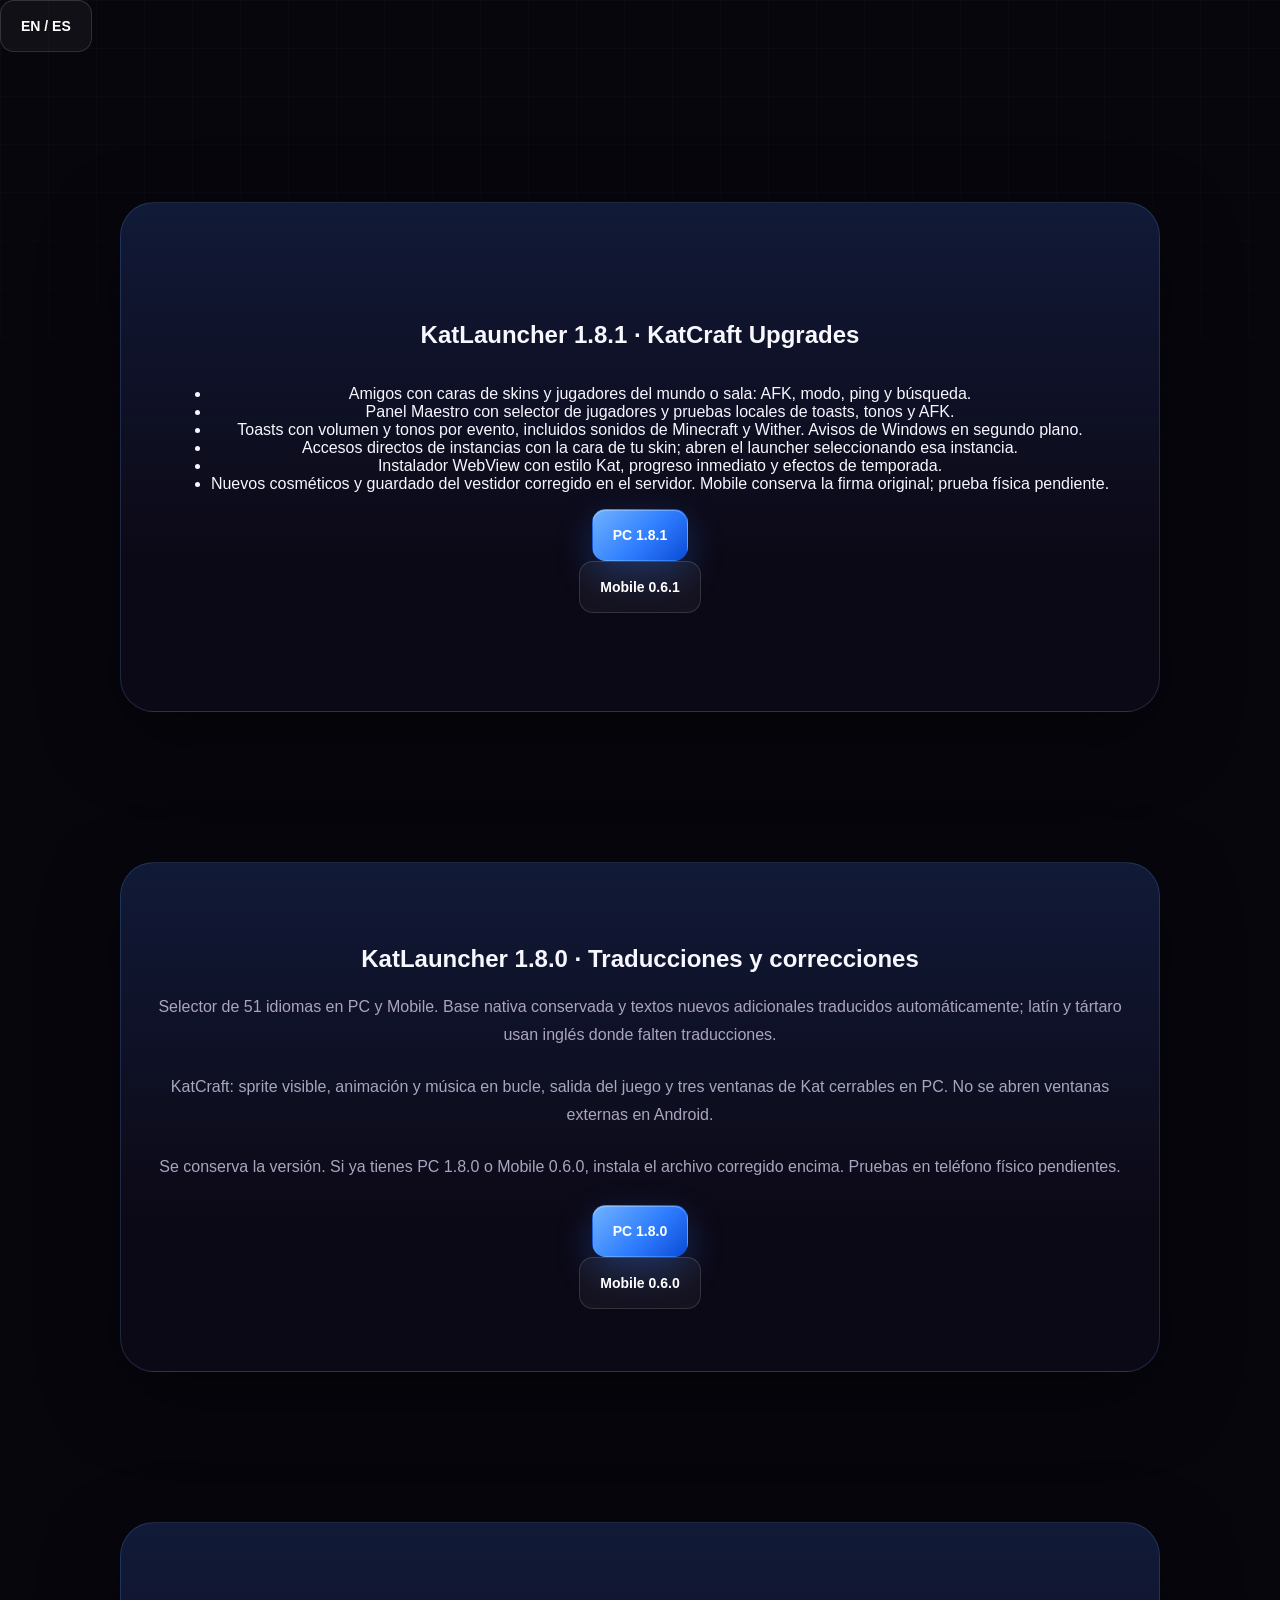
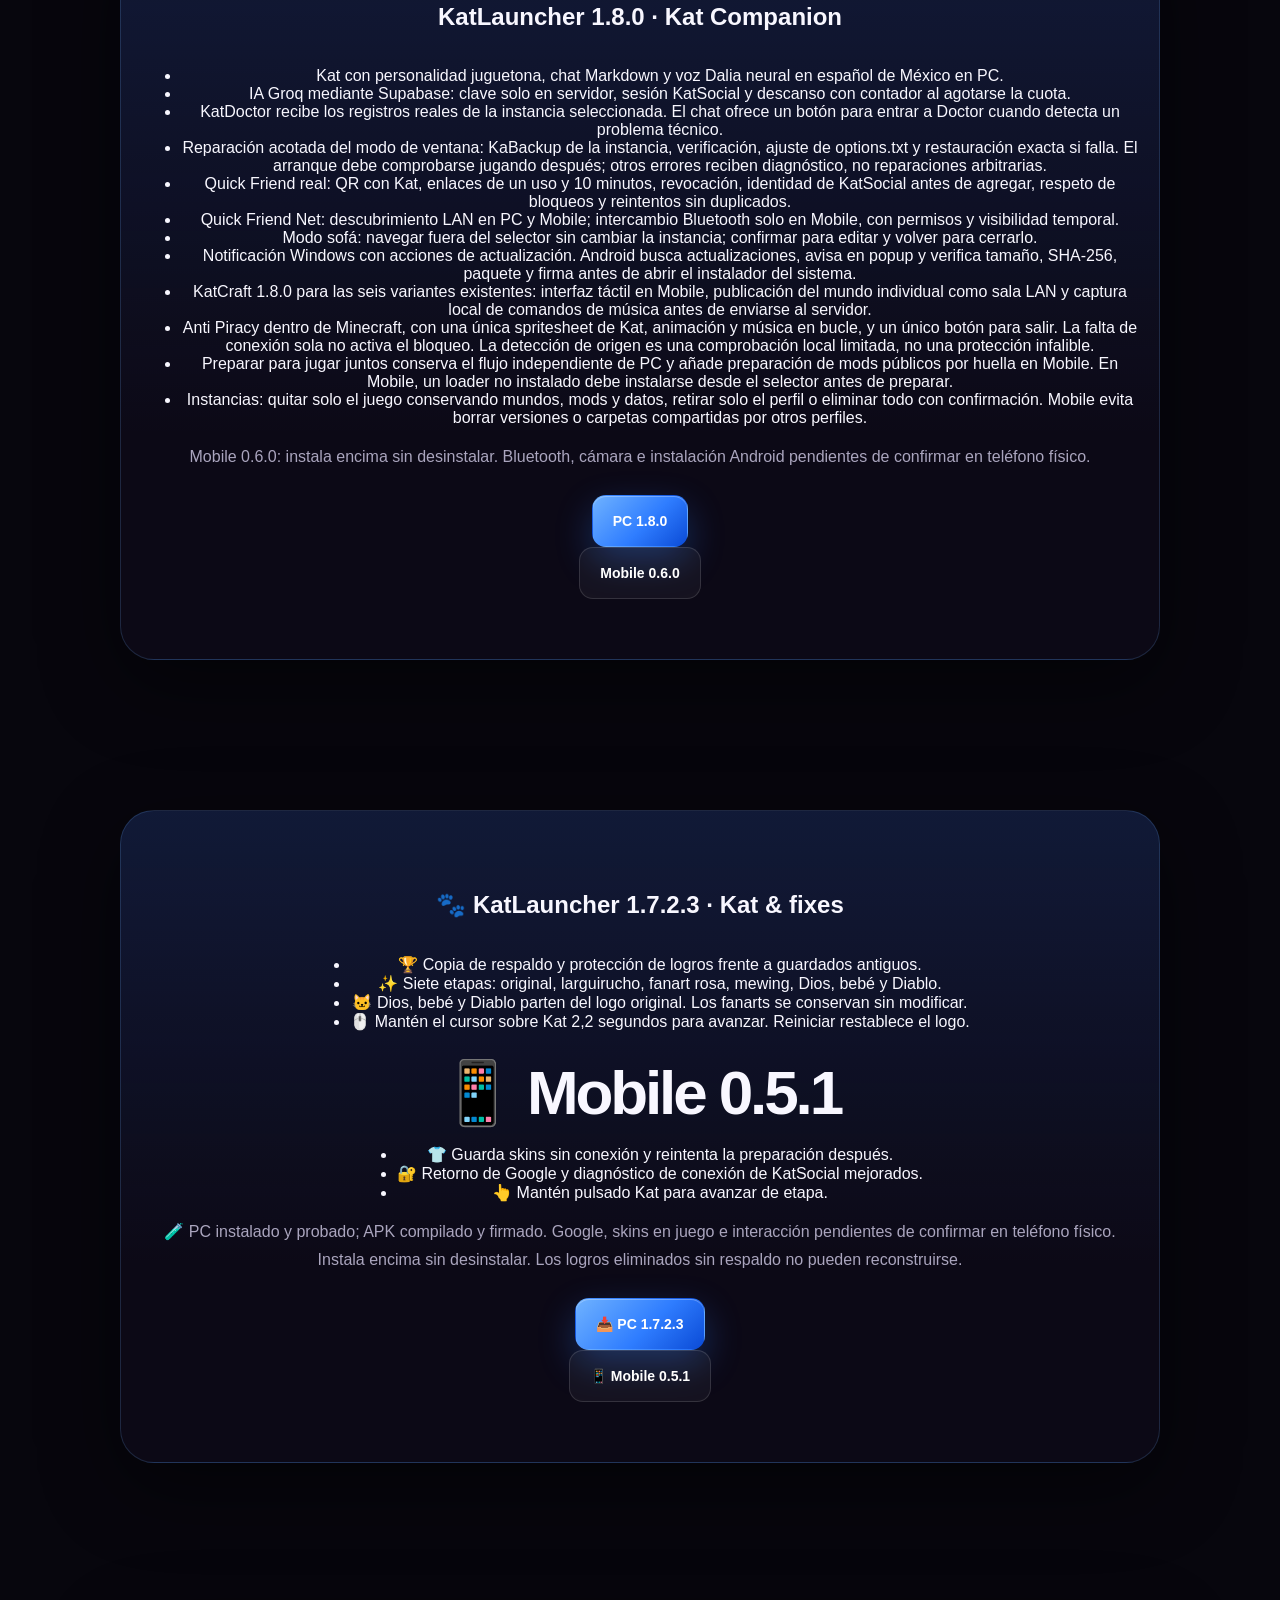
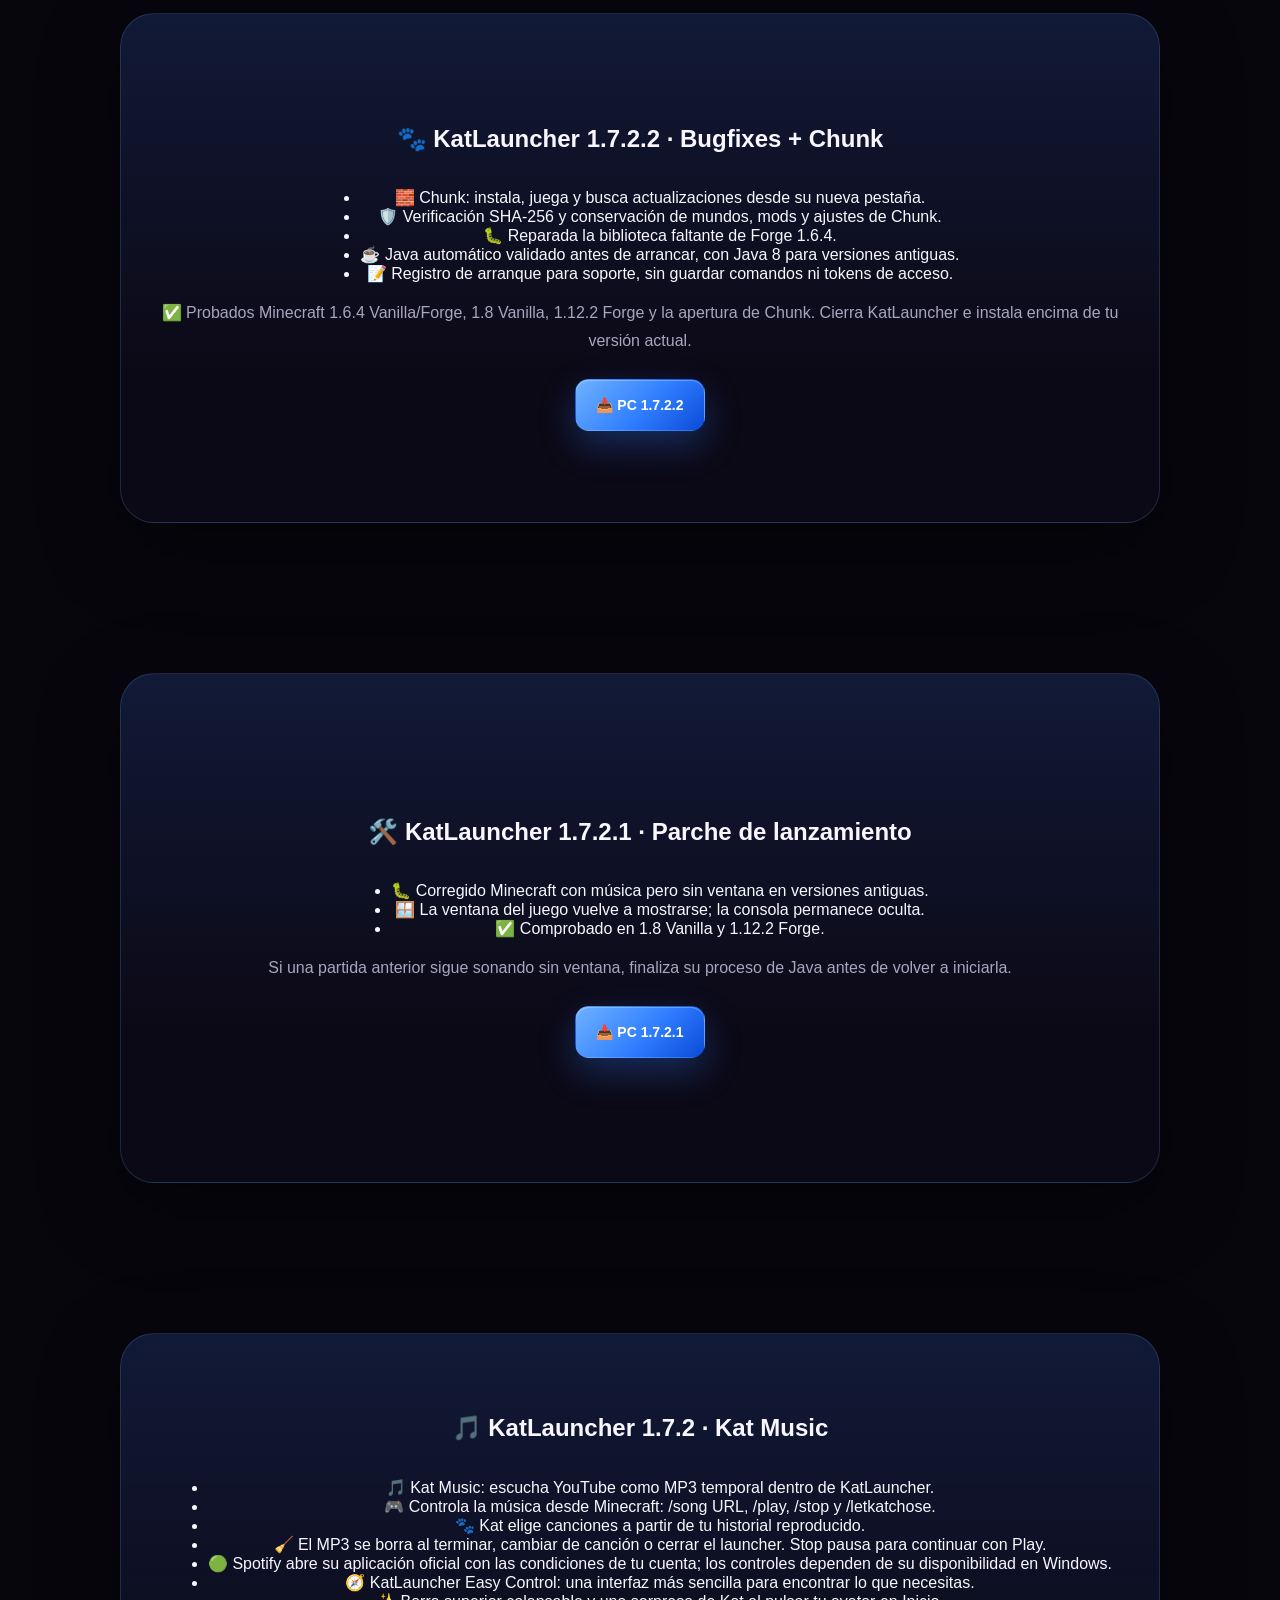
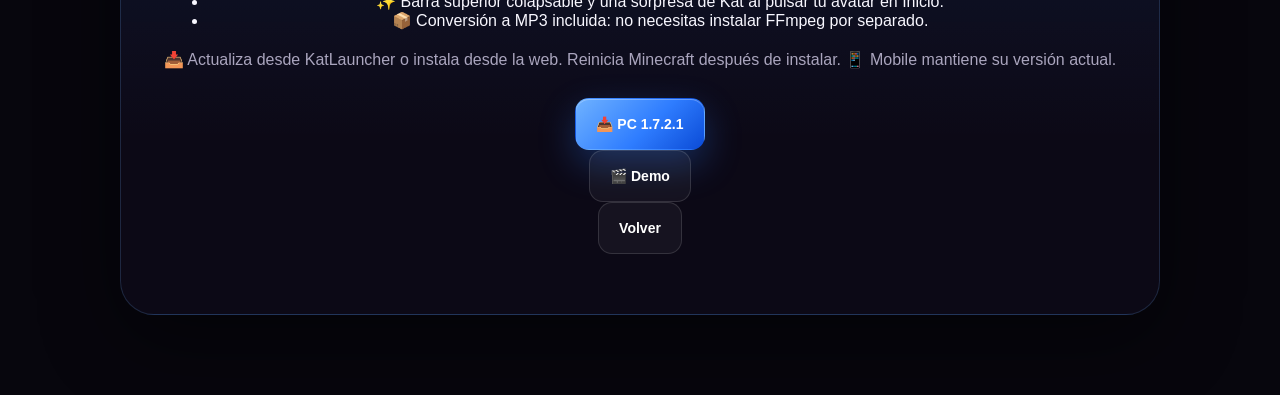
==== commit 824b824e: "Publish KatLauncher 1.8.1 and Mobile 0.6.1 update channels and downloads" ====
--- a/docs/changelog.html
+++ b/docs/changelog.html
@@ -1 +1 @@
-<!doctype html><html lang="es"><head><meta charset="utf-8"><meta name="viewport" content="width=device-width,initial-scale=1"><title>KatLauncher 1.8.0 · Kat Companion</title><link rel="stylesheet" href="styles.css"><link rel="icon" href="favicon.ico"></head><body><button id="langToggleBtn" class="button secondary">EN / ES</button><main><section id="release180-correction" class="download-section"><h1 data-i18n="r2-title">KatLauncher 1.8.0 · Traducciones y correcciones</h1><p data-i18n="r2-languages">Selector de 51 idiomas en PC y Mobile. Base nativa conservada y textos nuevos adicionales traducidos automáticamente; latín y tártaro usan inglés donde falten traducciones.</p><p data-i18n="r2-animation">KatCraft: sprite visible, animación y música en bucle, salida del juego y tres ventanas de Kat cerrables en PC. No se abren ventanas externas en Android.</p><p data-i18n="r2-install">Se conserva la versión. Si ya tienes PC 1.8.0 o Mobile 0.6.0, instala el archivo corregido encima. Pruebas en teléfono físico pendientes.</p><a class="button primary" href="https://github.com/FerCT-oct/losctstudios-katstudios/releases/download/v1.8.0/KatLauncher-Setup-1.8.0-r2.exe">PC 1.8.0</a> <a class="button secondary" href="https://github.com/FerCT-oct/losctstudios-katstudios/releases/download/mobile-v0.6.0/KatLauncher-Mobile-0.6.0-r2.apk">Mobile 0.6.0</a></section><section id="release180" class="download-section"><h1>KatLauncher 1.8.0 · Kat Companion</h1><ul><li>Kat con personalidad juguetona, chat Markdown y voz Dalia neural en español de México en PC.</li><li>IA Groq mediante Supabase: clave solo en servidor, sesión KatSocial y descanso con contador al agotarse la cuota.</li><li>KatDoctor recibe los registros reales de la instancia seleccionada. El chat ofrece un botón para entrar a Doctor cuando detecta un problema técnico.</li><li>Reparación acotada del modo de ventana: KaBackup de la instancia, verificación, ajuste de options.txt y restauración exacta si falla. El arranque debe comprobarse jugando después; otros errores reciben diagnóstico, no reparaciones arbitrarias.</li><li>Quick Friend real: QR con Kat, enlaces de un uso y 10 minutos, revocación, identidad de KatSocial antes de agregar, respeto de bloqueos y reintentos sin duplicados.</li><li>Quick Friend Net: descubrimiento LAN en PC y Mobile; intercambio Bluetooth solo en Mobile, con permisos y visibilidad temporal.</li><li>Modo sofá: navegar fuera del selector sin cambiar la instancia; confirmar para editar y volver para cerrarlo.</li><li>Notificación Windows con acciones de actualización. Android busca actualizaciones, avisa en popup y verifica tamaño, SHA-256, paquete y firma antes de abrir el instalador del sistema.</li><li>KatCraft 1.8.0 para las seis variantes existentes: interfaz táctil en Mobile, publicación del mundo individual como sala LAN y captura local de comandos de música antes de enviarse al servidor.</li><li>Anti Piracy dentro de Minecraft, con una única spritesheet de Kat, animación y música en bucle, y un único botón para salir. La falta de conexión sola no activa el bloqueo. La detección de origen es una comprobación local limitada, no una protección infalible.</li><li>Preparar para jugar juntos conserva el flujo independiente de PC y añade preparación de mods públicos por huella en Mobile. En Mobile, un loader no instalado debe instalarse desde el selector antes de preparar.</li><li>Instancias: quitar solo el juego conservando mundos, mods y datos, retirar solo el perfil o eliminar todo con confirmación. Mobile evita borrar versiones o carpetas compartidas por otros perfiles.</li></ul><p>Mobile 0.6.0: instala encima sin desinstalar. Bluetooth, cámara e instalación Android pendientes de confirmar en teléfono físico.</p><a class="button primary" href="https://github.com/FerCT-oct/losctstudios-katstudios/releases/download/v1.8.0/KatLauncher-Setup-1.8.0-r2.exe">PC 1.8.0</a> <a class="button secondary" href="https://github.com/FerCT-oct/losctstudios-katstudios/releases/download/mobile-v0.6.0/KatLauncher-Mobile-0.6.0-r2.apk">Mobile 0.6.0</a></section><section id="release1723" class="download-section"><h1>🐾 KatLauncher 1.7.2.3 · Kat & fixes</h1><ul><li>🏆 Copia de respaldo y protección de logros frente a guardados antiguos.</li><li>✨ Siete etapas: original, larguirucho, fanart rosa, mewing, Dios, bebé y Diablo.</li><li>🐱 Dios, bebé y Diablo parten del logo original. Los fanarts se conservan sin modificar.</li><li>🖱️ Mantén el cursor sobre Kat 2,2 segundos para avanzar. Reiniciar restablece el logo.</li></ul><h2>📱 Mobile 0.5.1</h2><ul><li>👕 Guarda skins sin conexión y reintenta la preparación después.</li><li>🔐 Retorno de Google y diagnóstico de conexión de KatSocial mejorados.</li><li>👆 Mantén pulsado Kat para avanzar de etapa.</li></ul><p>🧪 PC instalado y probado; APK compilado y firmado. Google, skins en juego e interacción pendientes de confirmar en teléfono físico. Instala encima sin desinstalar. Los logros eliminados sin respaldo no pueden reconstruirse.</p><a class="button primary" href="https://github.com/FerCT-oct/losctstudios-katstudios/releases/download/v1.7.2.3/KatLauncher-Setup-1.7.2.3.exe">📥 PC 1.7.2.3</a> <a class="button secondary" href="https://github.com/FerCT-oct/losctstudios-katstudios/releases/download/mobile-v0.5.1/KatLauncher-Mobile-0.5.1.apk">📱 Mobile 0.5.1</a></section><section class="download-section"><h1>🐾 KatLauncher 1.7.2.2 · Bugfixes + Chunk</h1><ul><li>🧱 Chunk: instala, juega y busca actualizaciones desde su nueva pestaña.</li><li>🛡️ Verificación SHA-256 y conservación de mundos, mods y ajustes de Chunk.</li><li>🐛 Reparada la biblioteca faltante de Forge 1.6.4.</li><li>☕ Java automático validado antes de arrancar, con Java 8 para versiones antiguas.</li><li>📝 Registro de arranque para soporte, sin guardar comandos ni tokens de acceso.</li></ul><p>✅ Probados Minecraft 1.6.4 Vanilla/Forge, 1.8 Vanilla, 1.12.2 Forge y la apertura de Chunk. Cierra KatLauncher e instala encima de tu versión actual.</p><a class="button primary" href="https://github.com/FerCT-oct/losctstudios-katstudios/releases/download/v1.7.2.2/KatLauncher-Setup-1.7.2.2.exe">📥 PC 1.7.2.2</a></section><section class="download-section"><h1>🛠️ KatLauncher 1.7.2.1 · Parche de lanzamiento</h1><ul><li>🐛 Corregido Minecraft con música pero sin ventana en versiones antiguas.</li><li>🪟 La ventana del juego vuelve a mostrarse; la consola permanece oculta.</li><li>✅ Comprobado en 1.8 Vanilla y 1.12.2 Forge.</li></ul><p>Si una partida anterior sigue sonando sin ventana, finaliza su proceso de Java antes de volver a iniciarla.</p><a class="button primary" href="https://github.com/FerCT-oct/losctstudios-katstudios/releases/download/v1.7.2.2/KatLauncher-Setup-1.7.2.2.exe">📥 PC 1.7.2.1</a></section><section class="download-section"><h1 data-i18n="changelog-title">🎵 KatLauncher 1.7.2 · Kat Music</h1><ul><li data-i18n="music-change-0">🎵 Kat Music: escucha YouTube como MP3 temporal dentro de KatLauncher.</li><li data-i18n="music-change-1">🎮 Controla la música desde Minecraft: /song URL, /play, /stop y /letkatchose.</li><li data-i18n="music-change-2">🐾 Kat elige canciones a partir de tu historial reproducido.</li><li data-i18n="music-change-3">🧹 El MP3 se borra al terminar, cambiar de canción o cerrar el launcher. Stop pausa para continuar con Play.</li><li data-i18n="music-change-4">🟢 Spotify abre su aplicación oficial con las condiciones de tu cuenta; los controles dependen de su disponibilidad en Windows.</li><li data-i18n="music-change-5">🧭 KatLauncher Easy Control: una interfaz más sencilla para encontrar lo que necesitas.</li><li data-i18n="music-change-6">✨ Barra superior colapsable y una sorpresa de Kat al pulsar tu avatar en Inicio.</li><li data-i18n="music-change-7">📦 Conversión a MP3 incluida: no necesitas instalar FFmpeg por separado.</li></ul><p>📥 Actualiza desde KatLauncher o instala desde la web. Reinicia Minecraft después de instalar. 📱 Mobile mantiene su versión actual.</p><a class="button primary" href="https://github.com/FerCT-oct/losctstudios-katstudios/releases/download/v1.7.2.2/KatLauncher-Setup-1.7.2.2.exe">📥 PC 1.7.2.1</a> <a class="button secondary" href="index.html#kat-music">🎬 Demo</a> <a class="button secondary" href="index.html" data-i18n="back-link">Volver</a></section></main><script src="script.js"></script></body></html>+<!doctype html><html lang="es"><head><meta charset="utf-8"><meta name="viewport" content="width=device-width,initial-scale=1"><title>KatLauncher 1.8.1 · KatCraft Upgrades</title><link rel="stylesheet" href="styles.css"><link rel="icon" href="favicon.ico"></head><body><button id="langToggleBtn" class="button secondary">EN / ES</button><main><section id="release181" class="download-section"><h1 data-i18n="r181-title">KatLauncher 1.8.1 · KatCraft Upgrades</h1><ul><li data-i18n="r181-friends">Amigos con caras de skins y jugadores del mundo o sala: AFK, modo, ping y búsqueda.</li><li data-i18n="r181-master">Panel Maestro con selector de jugadores y pruebas locales de toasts, tonos y AFK.</li><li data-i18n="r181-tones">Toasts con volumen y tonos por evento, incluidos sonidos de Minecraft y Wither. Avisos de Windows en segundo plano.</li><li data-i18n="r181-shortcuts">Accesos directos de instancias con la cara de tu skin; abren el launcher seleccionando esa instancia.</li><li data-i18n="r181-installer">Instalador WebView con estilo Kat, progreso inmediato y efectos de temporada.</li><li data-i18n="r181-fix">Nuevos cosméticos y guardado del vestidor corregido en el servidor. Mobile conserva la firma original; prueba física pendiente.</li></ul><a class="button primary" href="https://github.com/FerCT-oct/losctstudios-katstudios/releases/download/v1.8.1/KatLauncher-Setup-1.8.1.exe">PC 1.8.1</a> <a class="button secondary" href="https://github.com/FerCT-oct/losctstudios-katstudios/releases/download/mobile-v0.6.1/KatLauncher-Mobile-0.6.1.apk">Mobile 0.6.1</a></section><section id="release180-correction" class="download-section"><h1 data-i18n="r2-title">KatLauncher 1.8.0 · Traducciones y correcciones</h1><p data-i18n="r2-languages">Selector de 51 idiomas en PC y Mobile. Base nativa conservada y textos nuevos adicionales traducidos automáticamente; latín y tártaro usan inglés donde falten traducciones.</p><p data-i18n="r2-animation">KatCraft: sprite visible, animación y música en bucle, salida del juego y tres ventanas de Kat cerrables en PC. No se abren ventanas externas en Android.</p><p data-i18n="r2-install">Se conserva la versión. Si ya tienes PC 1.8.0 o Mobile 0.6.0, instala el archivo corregido encima. Pruebas en teléfono físico pendientes.</p><a class="button primary" href="https://github.com/FerCT-oct/losctstudios-katstudios/releases/download/v1.8.0/KatLauncher-Setup-1.8.0-r2.exe">PC 1.8.0</a> <a class="button secondary" href="https://github.com/FerCT-oct/losctstudios-katstudios/releases/download/mobile-v0.6.0/KatLauncher-Mobile-0.6.0-r2.apk">Mobile 0.6.0</a></section><section id="release180" class="download-section"><h1>KatLauncher 1.8.0 · Kat Companion</h1><ul><li>Kat con personalidad juguetona, chat Markdown y voz Dalia neural en español de México en PC.</li><li>IA Groq mediante Supabase: clave solo en servidor, sesión KatSocial y descanso con contador al agotarse la cuota.</li><li>KatDoctor recibe los registros reales de la instancia seleccionada. El chat ofrece un botón para entrar a Doctor cuando detecta un problema técnico.</li><li>Reparación acotada del modo de ventana: KaBackup de la instancia, verificación, ajuste de options.txt y restauración exacta si falla. El arranque debe comprobarse jugando después; otros errores reciben diagnóstico, no reparaciones arbitrarias.</li><li>Quick Friend real: QR con Kat, enlaces de un uso y 10 minutos, revocación, identidad de KatSocial antes de agregar, respeto de bloqueos y reintentos sin duplicados.</li><li>Quick Friend Net: descubrimiento LAN en PC y Mobile; intercambio Bluetooth solo en Mobile, con permisos y visibilidad temporal.</li><li>Modo sofá: navegar fuera del selector sin cambiar la instancia; confirmar para editar y volver para cerrarlo.</li><li>Notificación Windows con acciones de actualización. Android busca actualizaciones, avisa en popup y verifica tamaño, SHA-256, paquete y firma antes de abrir el instalador del sistema.</li><li>KatCraft 1.8.0 para las seis variantes existentes: interfaz táctil en Mobile, publicación del mundo individual como sala LAN y captura local de comandos de música antes de enviarse al servidor.</li><li>Anti Piracy dentro de Minecraft, con una única spritesheet de Kat, animación y música en bucle, y un único botón para salir. La falta de conexión sola no activa el bloqueo. La detección de origen es una comprobación local limitada, no una protección infalible.</li><li>Preparar para jugar juntos conserva el flujo independiente de PC y añade preparación de mods públicos por huella en Mobile. En Mobile, un loader no instalado debe instalarse desde el selector antes de preparar.</li><li>Instancias: quitar solo el juego conservando mundos, mods y datos, retirar solo el perfil o eliminar todo con confirmación. Mobile evita borrar versiones o carpetas compartidas por otros perfiles.</li></ul><p>Mobile 0.6.0: instala encima sin desinstalar. Bluetooth, cámara e instalación Android pendientes de confirmar en teléfono físico.</p><a class="button primary" href="https://github.com/FerCT-oct/losctstudios-katstudios/releases/download/v1.8.0/KatLauncher-Setup-1.8.0-r2.exe">PC 1.8.0</a> <a class="button secondary" href="https://github.com/FerCT-oct/losctstudios-katstudios/releases/download/mobile-v0.6.0/KatLauncher-Mobile-0.6.0-r2.apk">Mobile 0.6.0</a></section><section id="release1723" class="download-section"><h1>🐾 KatLauncher 1.7.2.3 · Kat & fixes</h1><ul><li>🏆 Copia de respaldo y protección de logros frente a guardados antiguos.</li><li>✨ Siete etapas: original, larguirucho, fanart rosa, mewing, Dios, bebé y Diablo.</li><li>🐱 Dios, bebé y Diablo parten del logo original. Los fanarts se conservan sin modificar.</li><li>🖱️ Mantén el cursor sobre Kat 2,2 segundos para avanzar. Reiniciar restablece el logo.</li></ul><h2>📱 Mobile 0.5.1</h2><ul><li>👕 Guarda skins sin conexión y reintenta la preparación después.</li><li>🔐 Retorno de Google y diagnóstico de conexión de KatSocial mejorados.</li><li>👆 Mantén pulsado Kat para avanzar de etapa.</li></ul><p>🧪 PC instalado y probado; APK compilado y firmado. Google, skins en juego e interacción pendientes de confirmar en teléfono físico. Instala encima sin desinstalar. Los logros eliminados sin respaldo no pueden reconstruirse.</p><a class="button primary" href="https://github.com/FerCT-oct/losctstudios-katstudios/releases/download/v1.7.2.3/KatLauncher-Setup-1.7.2.3.exe">📥 PC 1.7.2.3</a> <a class="button secondary" href="https://github.com/FerCT-oct/losctstudios-katstudios/releases/download/mobile-v0.5.1/KatLauncher-Mobile-0.5.1.apk">📱 Mobile 0.5.1</a></section><section class="download-section"><h1>🐾 KatLauncher 1.7.2.2 · Bugfixes + Chunk</h1><ul><li>🧱 Chunk: instala, juega y busca actualizaciones desde su nueva pestaña.</li><li>🛡️ Verificación SHA-256 y conservación de mundos, mods y ajustes de Chunk.</li><li>🐛 Reparada la biblioteca faltante de Forge 1.6.4.</li><li>☕ Java automático validado antes de arrancar, con Java 8 para versiones antiguas.</li><li>📝 Registro de arranque para soporte, sin guardar comandos ni tokens de acceso.</li></ul><p>✅ Probados Minecraft 1.6.4 Vanilla/Forge, 1.8 Vanilla, 1.12.2 Forge y la apertura de Chunk. Cierra KatLauncher e instala encima de tu versión actual.</p><a class="button primary" href="https://github.com/FerCT-oct/losctstudios-katstudios/releases/download/v1.7.2.2/KatLauncher-Setup-1.7.2.2.exe">📥 PC 1.7.2.2</a></section><section class="download-section"><h1>🛠️ KatLauncher 1.7.2.1 · Parche de lanzamiento</h1><ul><li>🐛 Corregido Minecraft con música pero sin ventana en versiones antiguas.</li><li>🪟 La ventana del juego vuelve a mostrarse; la consola permanece oculta.</li><li>✅ Comprobado en 1.8 Vanilla y 1.12.2 Forge.</li></ul><p>Si una partida anterior sigue sonando sin ventana, finaliza su proceso de Java antes de volver a iniciarla.</p><a class="button primary" href="https://github.com/FerCT-oct/losctstudios-katstudios/releases/download/v1.7.2.2/KatLauncher-Setup-1.7.2.2.exe">📥 PC 1.7.2.1</a></section><section class="download-section"><h1 data-i18n="changelog-title">🎵 KatLauncher 1.7.2 · Kat Music</h1><ul><li data-i18n="music-change-0">🎵 Kat Music: escucha YouTube como MP3 temporal dentro de KatLauncher.</li><li data-i18n="music-change-1">🎮 Controla la música desde Minecraft: /song URL, /play, /stop y /letkatchose.</li><li data-i18n="music-change-2">🐾 Kat elige canciones a partir de tu historial reproducido.</li><li data-i18n="music-change-3">🧹 El MP3 se borra al terminar, cambiar de canción o cerrar el launcher. Stop pausa para continuar con Play.</li><li data-i18n="music-change-4">🟢 Spotify abre su aplicación oficial con las condiciones de tu cuenta; los controles dependen de su disponibilidad en Windows.</li><li data-i18n="music-change-5">🧭 KatLauncher Easy Control: una interfaz más sencilla para encontrar lo que necesitas.</li><li data-i18n="music-change-6">✨ Barra superior colapsable y una sorpresa de Kat al pulsar tu avatar en Inicio.</li><li data-i18n="music-change-7">📦 Conversión a MP3 incluida: no necesitas instalar FFmpeg por separado.</li></ul><p>📥 Actualiza desde KatLauncher o instala desde la web. Reinicia Minecraft después de instalar. 📱 Mobile mantiene su versión actual.</p><a class="button primary" href="https://github.com/FerCT-oct/losctstudios-katstudios/releases/download/v1.7.2.2/KatLauncher-Setup-1.7.2.2.exe">📥 PC 1.7.2.1</a> <a class="button secondary" href="index.html#kat-music">🎬 Demo</a> <a class="button secondary" href="index.html" data-i18n="back-link">Volver</a></section></main><script src="script.js"></script></body></html>
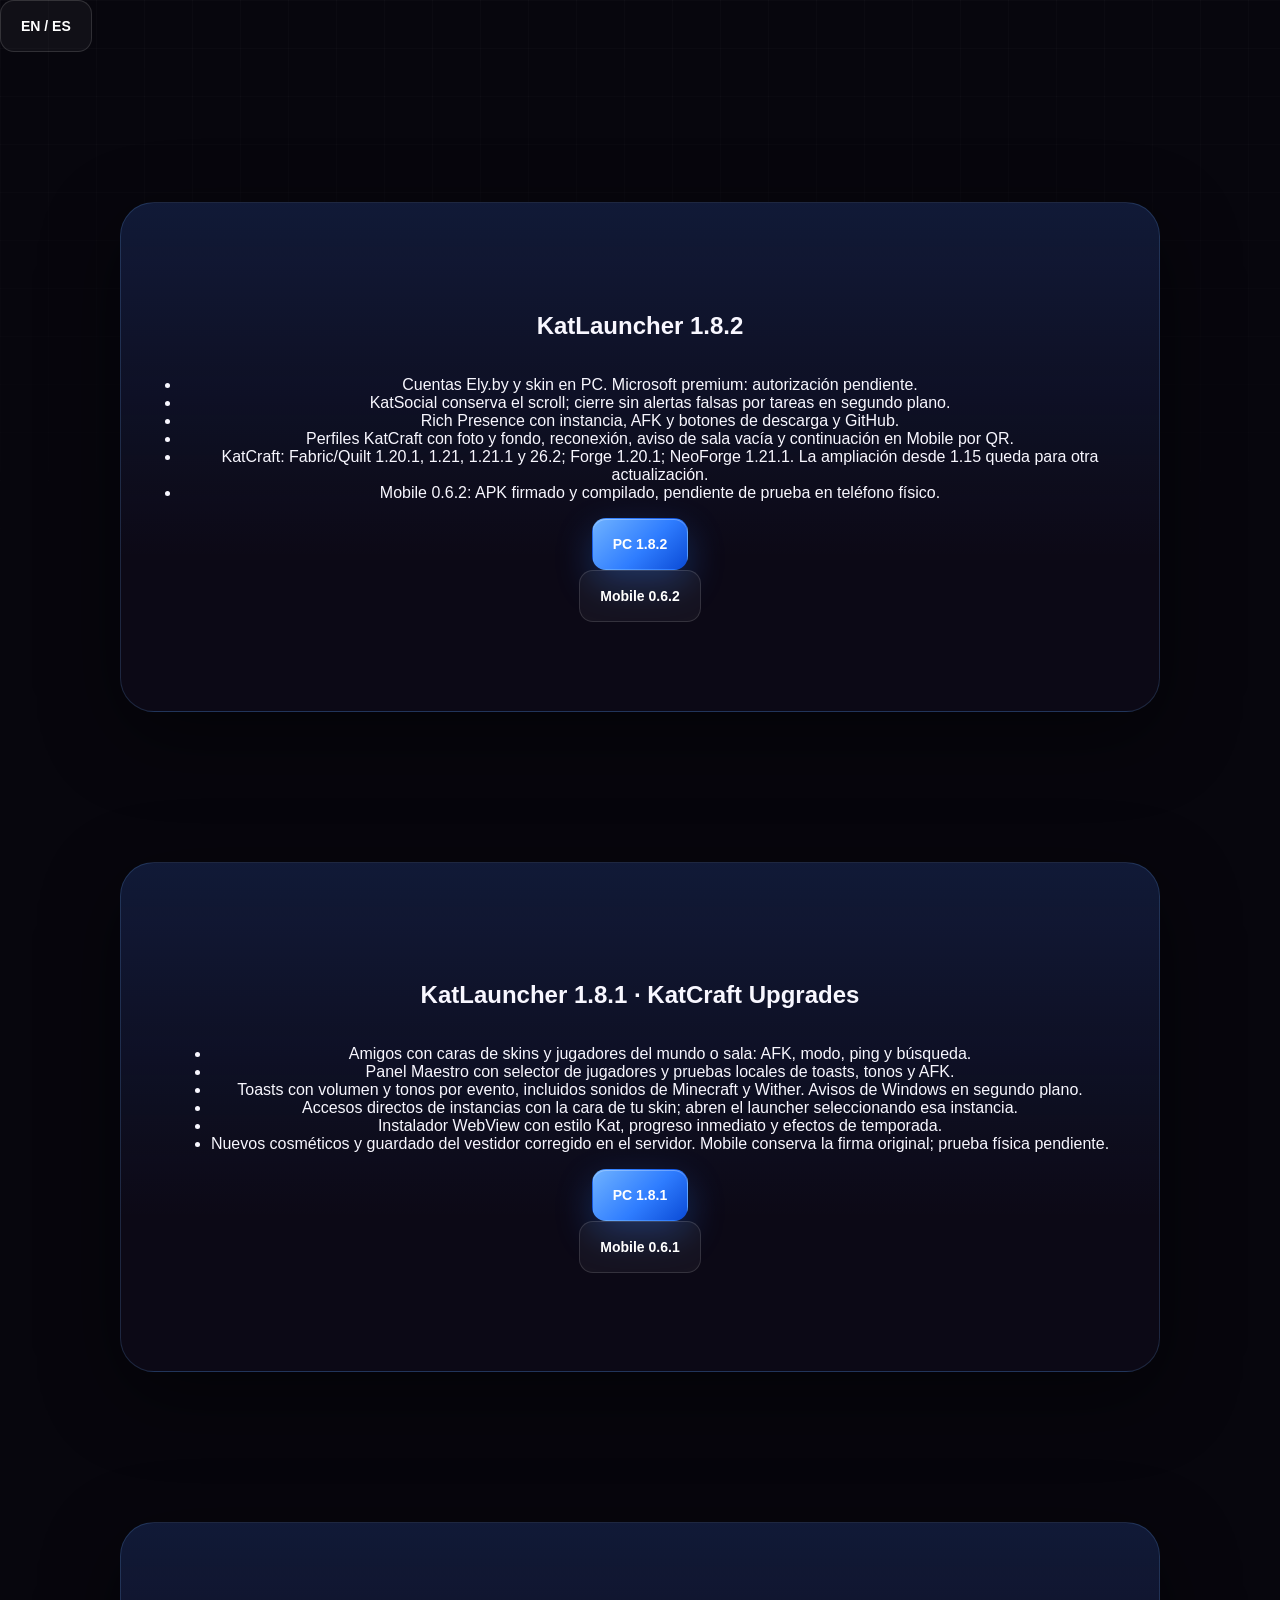
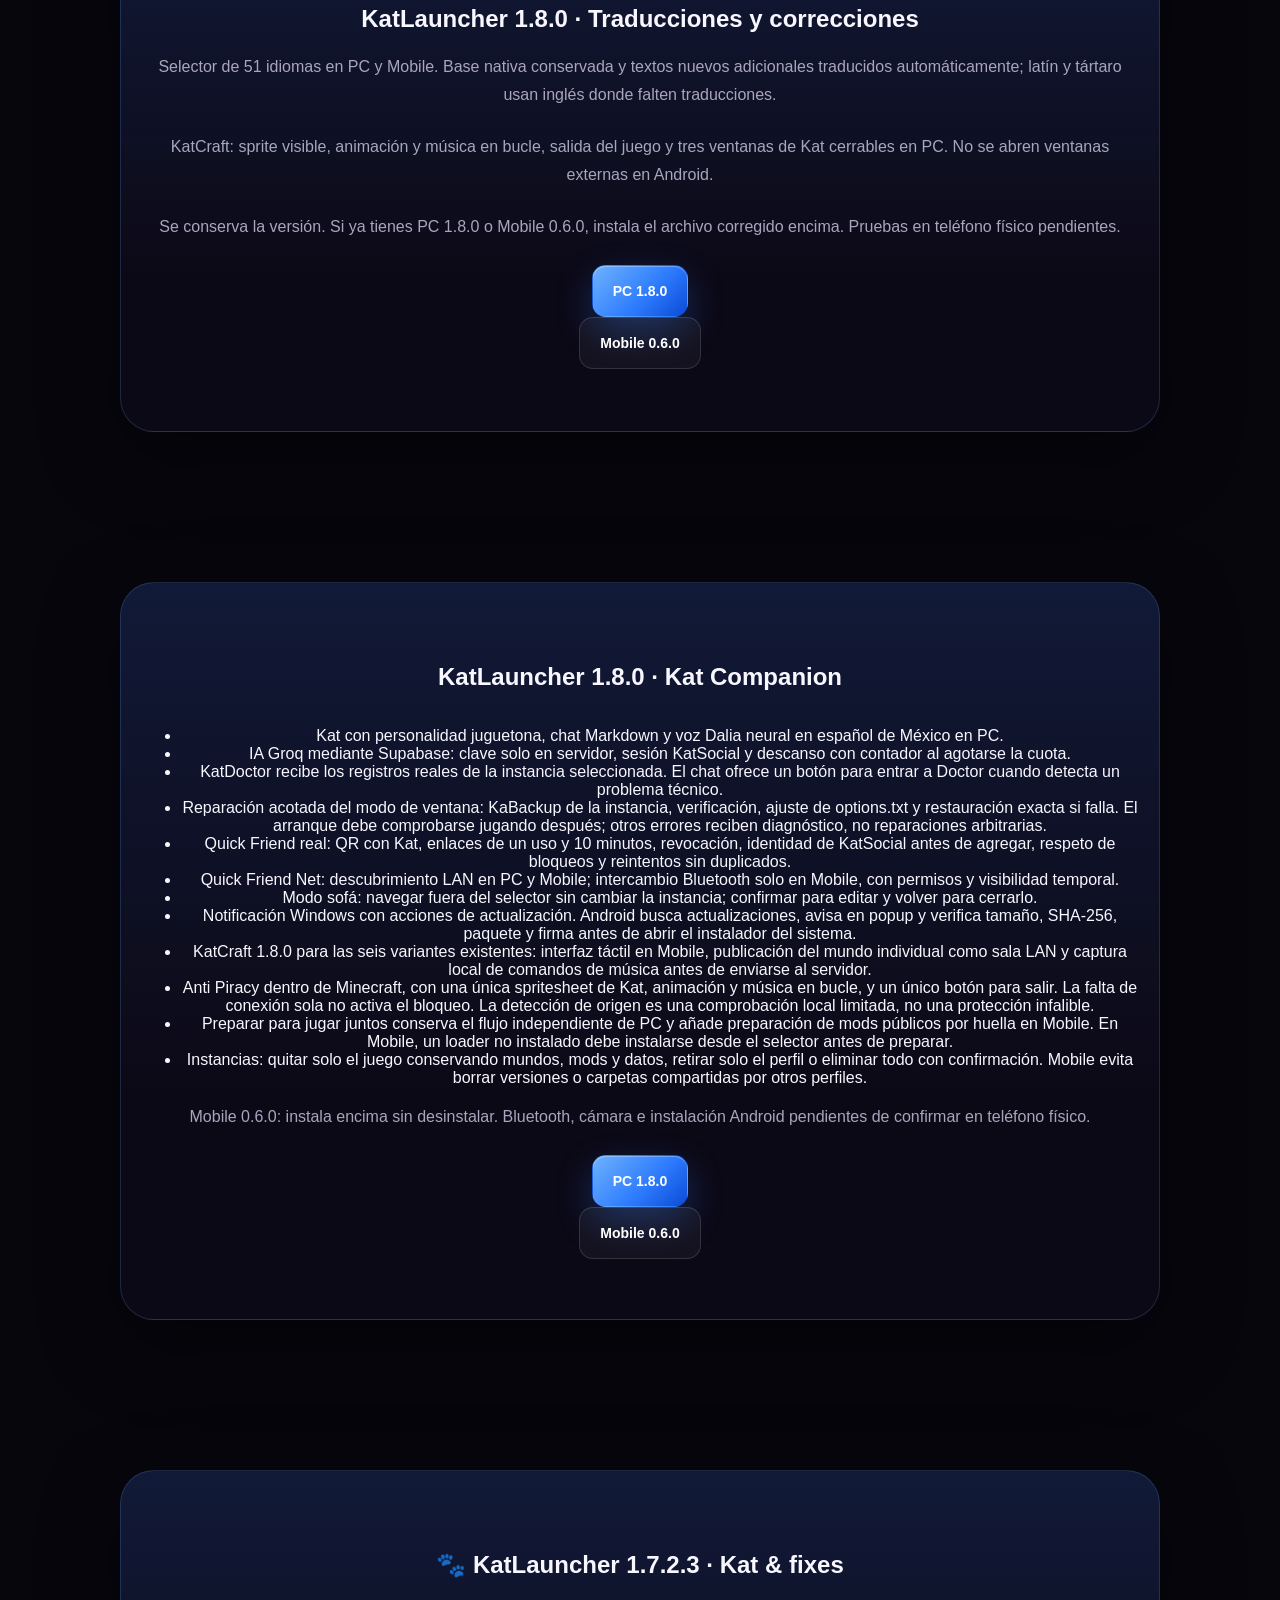
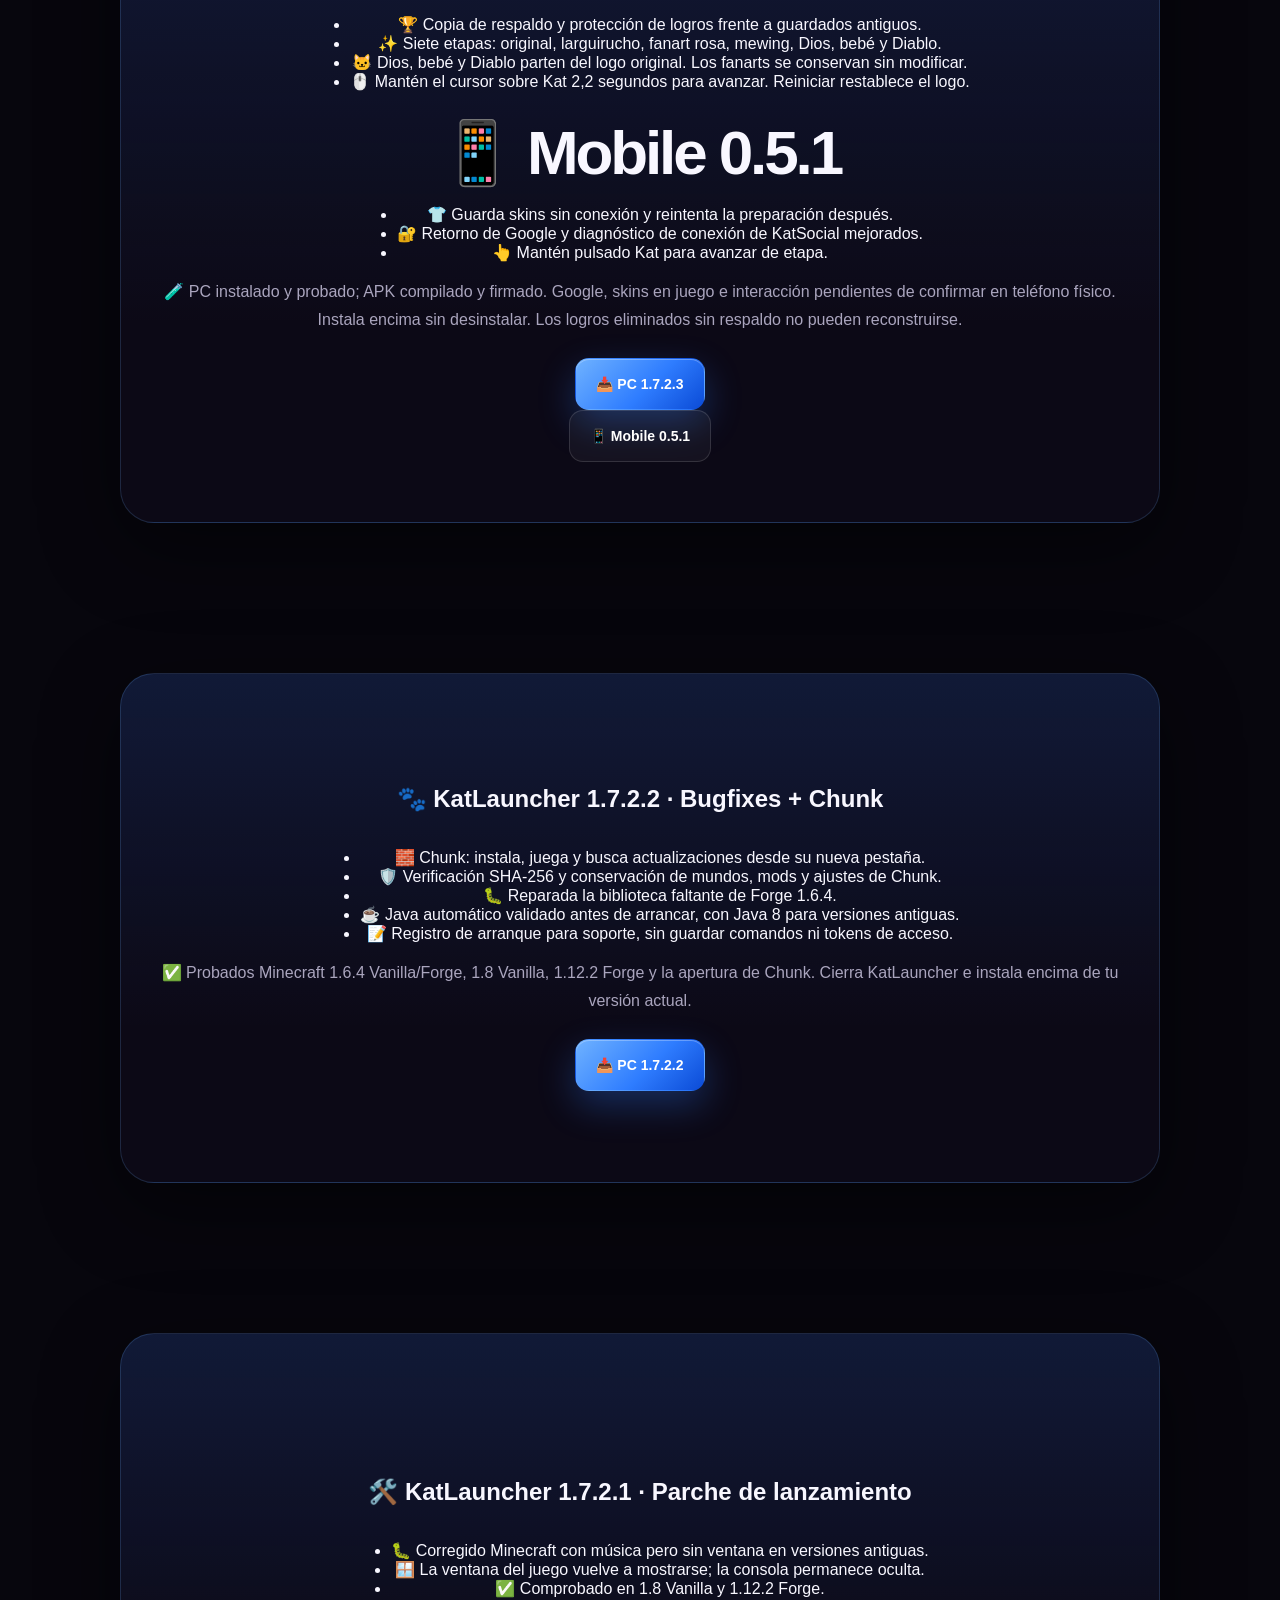
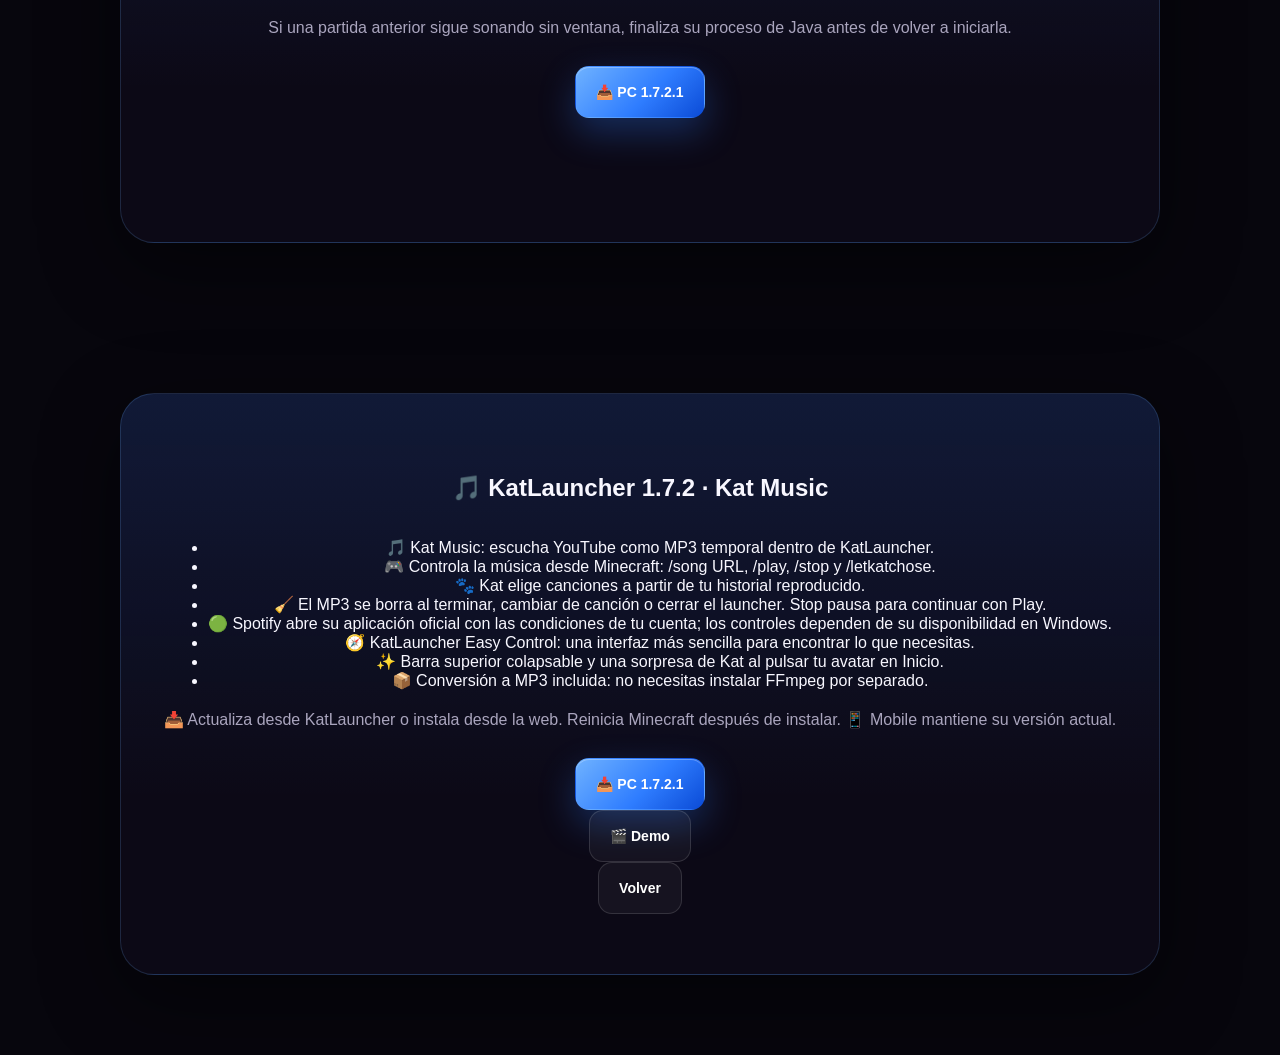
==== commit adc30f81: "Publish KatLauncher 1.8.2 and Mobile 0.6.2 with verified update channels" ====
--- a/docs/changelog.html
+++ b/docs/changelog.html
@@ -1 +1 @@
-<!doctype html><html lang="es"><head><meta charset="utf-8"><meta name="viewport" content="width=device-width,initial-scale=1"><title>KatLauncher 1.8.1 · KatCraft Upgrades</title><link rel="stylesheet" href="styles.css"><link rel="icon" href="favicon.ico"></head><body><button id="langToggleBtn" class="button secondary">EN / ES</button><main><section id="release181" class="download-section"><h1 data-i18n="r181-title">KatLauncher 1.8.1 · KatCraft Upgrades</h1><ul><li data-i18n="r181-friends">Amigos con caras de skins y jugadores del mundo o sala: AFK, modo, ping y búsqueda.</li><li data-i18n="r181-master">Panel Maestro con selector de jugadores y pruebas locales de toasts, tonos y AFK.</li><li data-i18n="r181-tones">Toasts con volumen y tonos por evento, incluidos sonidos de Minecraft y Wither. Avisos de Windows en segundo plano.</li><li data-i18n="r181-shortcuts">Accesos directos de instancias con la cara de tu skin; abren el launcher seleccionando esa instancia.</li><li data-i18n="r181-installer">Instalador WebView con estilo Kat, progreso inmediato y efectos de temporada.</li><li data-i18n="r181-fix">Nuevos cosméticos y guardado del vestidor corregido en el servidor. Mobile conserva la firma original; prueba física pendiente.</li></ul><a class="button primary" href="https://github.com/FerCT-oct/losctstudios-katstudios/releases/download/v1.8.1/KatLauncher-Setup-1.8.1.exe">PC 1.8.1</a> <a class="button secondary" href="https://github.com/FerCT-oct/losctstudios-katstudios/releases/download/mobile-v0.6.1/KatLauncher-Mobile-0.6.1.apk">Mobile 0.6.1</a></section><section id="release180-correction" class="download-section"><h1 data-i18n="r2-title">KatLauncher 1.8.0 · Traducciones y correcciones</h1><p data-i18n="r2-languages">Selector de 51 idiomas en PC y Mobile. Base nativa conservada y textos nuevos adicionales traducidos automáticamente; latín y tártaro usan inglés donde falten traducciones.</p><p data-i18n="r2-animation">KatCraft: sprite visible, animación y música en bucle, salida del juego y tres ventanas de Kat cerrables en PC. No se abren ventanas externas en Android.</p><p data-i18n="r2-install">Se conserva la versión. Si ya tienes PC 1.8.0 o Mobile 0.6.0, instala el archivo corregido encima. Pruebas en teléfono físico pendientes.</p><a class="button primary" href="https://github.com/FerCT-oct/losctstudios-katstudios/releases/download/v1.8.0/KatLauncher-Setup-1.8.0-r2.exe">PC 1.8.0</a> <a class="button secondary" href="https://github.com/FerCT-oct/losctstudios-katstudios/releases/download/mobile-v0.6.0/KatLauncher-Mobile-0.6.0-r2.apk">Mobile 0.6.0</a></section><section id="release180" class="download-section"><h1>KatLauncher 1.8.0 · Kat Companion</h1><ul><li>Kat con personalidad juguetona, chat Markdown y voz Dalia neural en español de México en PC.</li><li>IA Groq mediante Supabase: clave solo en servidor, sesión KatSocial y descanso con contador al agotarse la cuota.</li><li>KatDoctor recibe los registros reales de la instancia seleccionada. El chat ofrece un botón para entrar a Doctor cuando detecta un problema técnico.</li><li>Reparación acotada del modo de ventana: KaBackup de la instancia, verificación, ajuste de options.txt y restauración exacta si falla. El arranque debe comprobarse jugando después; otros errores reciben diagnóstico, no reparaciones arbitrarias.</li><li>Quick Friend real: QR con Kat, enlaces de un uso y 10 minutos, revocación, identidad de KatSocial antes de agregar, respeto de bloqueos y reintentos sin duplicados.</li><li>Quick Friend Net: descubrimiento LAN en PC y Mobile; intercambio Bluetooth solo en Mobile, con permisos y visibilidad temporal.</li><li>Modo sofá: navegar fuera del selector sin cambiar la instancia; confirmar para editar y volver para cerrarlo.</li><li>Notificación Windows con acciones de actualización. Android busca actualizaciones, avisa en popup y verifica tamaño, SHA-256, paquete y firma antes de abrir el instalador del sistema.</li><li>KatCraft 1.8.0 para las seis variantes existentes: interfaz táctil en Mobile, publicación del mundo individual como sala LAN y captura local de comandos de música antes de enviarse al servidor.</li><li>Anti Piracy dentro de Minecraft, con una única spritesheet de Kat, animación y música en bucle, y un único botón para salir. La falta de conexión sola no activa el bloqueo. La detección de origen es una comprobación local limitada, no una protección infalible.</li><li>Preparar para jugar juntos conserva el flujo independiente de PC y añade preparación de mods públicos por huella en Mobile. En Mobile, un loader no instalado debe instalarse desde el selector antes de preparar.</li><li>Instancias: quitar solo el juego conservando mundos, mods y datos, retirar solo el perfil o eliminar todo con confirmación. Mobile evita borrar versiones o carpetas compartidas por otros perfiles.</li></ul><p>Mobile 0.6.0: instala encima sin desinstalar. Bluetooth, cámara e instalación Android pendientes de confirmar en teléfono físico.</p><a class="button primary" href="https://github.com/FerCT-oct/losctstudios-katstudios/releases/download/v1.8.0/KatLauncher-Setup-1.8.0-r2.exe">PC 1.8.0</a> <a class="button secondary" href="https://github.com/FerCT-oct/losctstudios-katstudios/releases/download/mobile-v0.6.0/KatLauncher-Mobile-0.6.0-r2.apk">Mobile 0.6.0</a></section><section id="release1723" class="download-section"><h1>🐾 KatLauncher 1.7.2.3 · Kat & fixes</h1><ul><li>🏆 Copia de respaldo y protección de logros frente a guardados antiguos.</li><li>✨ Siete etapas: original, larguirucho, fanart rosa, mewing, Dios, bebé y Diablo.</li><li>🐱 Dios, bebé y Diablo parten del logo original. Los fanarts se conservan sin modificar.</li><li>🖱️ Mantén el cursor sobre Kat 2,2 segundos para avanzar. Reiniciar restablece el logo.</li></ul><h2>📱 Mobile 0.5.1</h2><ul><li>👕 Guarda skins sin conexión y reintenta la preparación después.</li><li>🔐 Retorno de Google y diagnóstico de conexión de KatSocial mejorados.</li><li>👆 Mantén pulsado Kat para avanzar de etapa.</li></ul><p>🧪 PC instalado y probado; APK compilado y firmado. Google, skins en juego e interacción pendientes de confirmar en teléfono físico. Instala encima sin desinstalar. Los logros eliminados sin respaldo no pueden reconstruirse.</p><a class="button primary" href="https://github.com/FerCT-oct/losctstudios-katstudios/releases/download/v1.7.2.3/KatLauncher-Setup-1.7.2.3.exe">📥 PC 1.7.2.3</a> <a class="button secondary" href="https://github.com/FerCT-oct/losctstudios-katstudios/releases/download/mobile-v0.5.1/KatLauncher-Mobile-0.5.1.apk">📱 Mobile 0.5.1</a></section><section class="download-section"><h1>🐾 KatLauncher 1.7.2.2 · Bugfixes + Chunk</h1><ul><li>🧱 Chunk: instala, juega y busca actualizaciones desde su nueva pestaña.</li><li>🛡️ Verificación SHA-256 y conservación de mundos, mods y ajustes de Chunk.</li><li>🐛 Reparada la biblioteca faltante de Forge 1.6.4.</li><li>☕ Java automático validado antes de arrancar, con Java 8 para versiones antiguas.</li><li>📝 Registro de arranque para soporte, sin guardar comandos ni tokens de acceso.</li></ul><p>✅ Probados Minecraft 1.6.4 Vanilla/Forge, 1.8 Vanilla, 1.12.2 Forge y la apertura de Chunk. Cierra KatLauncher e instala encima de tu versión actual.</p><a class="button primary" href="https://github.com/FerCT-oct/losctstudios-katstudios/releases/download/v1.7.2.2/KatLauncher-Setup-1.7.2.2.exe">📥 PC 1.7.2.2</a></section><section class="download-section"><h1>🛠️ KatLauncher 1.7.2.1 · Parche de lanzamiento</h1><ul><li>🐛 Corregido Minecraft con música pero sin ventana en versiones antiguas.</li><li>🪟 La ventana del juego vuelve a mostrarse; la consola permanece oculta.</li><li>✅ Comprobado en 1.8 Vanilla y 1.12.2 Forge.</li></ul><p>Si una partida anterior sigue sonando sin ventana, finaliza su proceso de Java antes de volver a iniciarla.</p><a class="button primary" href="https://github.com/FerCT-oct/losctstudios-katstudios/releases/download/v1.7.2.2/KatLauncher-Setup-1.7.2.2.exe">📥 PC 1.7.2.1</a></section><section class="download-section"><h1 data-i18n="changelog-title">🎵 KatLauncher 1.7.2 · Kat Music</h1><ul><li data-i18n="music-change-0">🎵 Kat Music: escucha YouTube como MP3 temporal dentro de KatLauncher.</li><li data-i18n="music-change-1">🎮 Controla la música desde Minecraft: /song URL, /play, /stop y /letkatchose.</li><li data-i18n="music-change-2">🐾 Kat elige canciones a partir de tu historial reproducido.</li><li data-i18n="music-change-3">🧹 El MP3 se borra al terminar, cambiar de canción o cerrar el launcher. Stop pausa para continuar con Play.</li><li data-i18n="music-change-4">🟢 Spotify abre su aplicación oficial con las condiciones de tu cuenta; los controles dependen de su disponibilidad en Windows.</li><li data-i18n="music-change-5">🧭 KatLauncher Easy Control: una interfaz más sencilla para encontrar lo que necesitas.</li><li data-i18n="music-change-6">✨ Barra superior colapsable y una sorpresa de Kat al pulsar tu avatar en Inicio.</li><li data-i18n="music-change-7">📦 Conversión a MP3 incluida: no necesitas instalar FFmpeg por separado.</li></ul><p>📥 Actualiza desde KatLauncher o instala desde la web. Reinicia Minecraft después de instalar. 📱 Mobile mantiene su versión actual.</p><a class="button primary" href="https://github.com/FerCT-oct/losctstudios-katstudios/releases/download/v1.7.2.2/KatLauncher-Setup-1.7.2.2.exe">📥 PC 1.7.2.1</a> <a class="button secondary" href="index.html#kat-music">🎬 Demo</a> <a class="button secondary" href="index.html" data-i18n="back-link">Volver</a></section></main><script src="script.js"></script></body></html>+<!doctype html><html lang="es"><head><meta charset="utf-8"><meta name="viewport" content="width=device-width,initial-scale=1"><title>KatLauncher 1.8.1 · KatCraft Upgrades</title><link rel="stylesheet" href="styles.css"><link rel="icon" href="favicon.ico"></head><body><button id="langToggleBtn" class="button secondary">EN / ES</button><main><section id="release182" class="download-section"><h1 data-i18n="r182-title">KatLauncher 1.8.2</h1><ul><li data-i18n="r182-accounts">Cuentas Ely.by y skin en PC. Microsoft premium: autorización pendiente.</li><li data-i18n="r182-social">KatSocial conserva el scroll; cierre sin alertas falsas por tareas en segundo plano.</li><li data-i18n="r182-presence">Rich Presence con instancia, AFK y botones de descarga y GitHub.</li><li data-i18n="r182-craft">Perfiles KatCraft con foto y fondo, reconexión, aviso de sala vacía y continuación en Mobile por QR.</li><li data-i18n="r182-compat">KatCraft: Fabric/Quilt 1.20.1, 1.21, 1.21.1 y 26.2; Forge 1.20.1; NeoForge 1.21.1. La ampliación desde 1.15 queda para otra actualización.</li><li data-i18n="r182-limit">Mobile 0.6.2: APK firmado y compilado, pendiente de prueba en teléfono físico.</li></ul><a class="button primary" href="https://github.com/FerCT-oct/losctstudios-katstudios/releases/download/v1.8.2/KatLauncher-Setup-1.8.2.exe">PC 1.8.2</a> <a class="button secondary" href="https://github.com/FerCT-oct/losctstudios-katstudios/releases/download/mobile-v0.6.2/KatLauncher-Mobile-0.6.2.apk">Mobile 0.6.2</a></section><section id="release181" class="download-section"><h1 data-i18n="r181-title">KatLauncher 1.8.1 · KatCraft Upgrades</h1><ul><li data-i18n="r181-friends">Amigos con caras de skins y jugadores del mundo o sala: AFK, modo, ping y búsqueda.</li><li data-i18n="r181-master">Panel Maestro con selector de jugadores y pruebas locales de toasts, tonos y AFK.</li><li data-i18n="r181-tones">Toasts con volumen y tonos por evento, incluidos sonidos de Minecraft y Wither. Avisos de Windows en segundo plano.</li><li data-i18n="r181-shortcuts">Accesos directos de instancias con la cara de tu skin; abren el launcher seleccionando esa instancia.</li><li data-i18n="r181-installer">Instalador WebView con estilo Kat, progreso inmediato y efectos de temporada.</li><li data-i18n="r181-fix">Nuevos cosméticos y guardado del vestidor corregido en el servidor. Mobile conserva la firma original; prueba física pendiente.</li></ul><a class="button primary" href="https://github.com/FerCT-oct/losctstudios-katstudios/releases/download/v1.8.1/KatLauncher-Setup-1.8.1.exe">PC 1.8.1</a> <a class="button secondary" href="https://github.com/FerCT-oct/losctstudios-katstudios/releases/download/mobile-v0.6.1/KatLauncher-Mobile-0.6.1.apk">Mobile 0.6.1</a></section><section id="release180-correction" class="download-section"><h1 data-i18n="r2-title">KatLauncher 1.8.0 · Traducciones y correcciones</h1><p data-i18n="r2-languages">Selector de 51 idiomas en PC y Mobile. Base nativa conservada y textos nuevos adicionales traducidos automáticamente; latín y tártaro usan inglés donde falten traducciones.</p><p data-i18n="r2-animation">KatCraft: sprite visible, animación y música en bucle, salida del juego y tres ventanas de Kat cerrables en PC. No se abren ventanas externas en Android.</p><p data-i18n="r2-install">Se conserva la versión. Si ya tienes PC 1.8.0 o Mobile 0.6.0, instala el archivo corregido encima. Pruebas en teléfono físico pendientes.</p><a class="button primary" href="https://github.com/FerCT-oct/losctstudios-katstudios/releases/download/v1.8.0/KatLauncher-Setup-1.8.0-r2.exe">PC 1.8.0</a> <a class="button secondary" href="https://github.com/FerCT-oct/losctstudios-katstudios/releases/download/mobile-v0.6.0/KatLauncher-Mobile-0.6.0-r2.apk">Mobile 0.6.0</a></section><section id="release180" class="download-section"><h1>KatLauncher 1.8.0 · Kat Companion</h1><ul><li>Kat con personalidad juguetona, chat Markdown y voz Dalia neural en español de México en PC.</li><li>IA Groq mediante Supabase: clave solo en servidor, sesión KatSocial y descanso con contador al agotarse la cuota.</li><li>KatDoctor recibe los registros reales de la instancia seleccionada. El chat ofrece un botón para entrar a Doctor cuando detecta un problema técnico.</li><li>Reparación acotada del modo de ventana: KaBackup de la instancia, verificación, ajuste de options.txt y restauración exacta si falla. El arranque debe comprobarse jugando después; otros errores reciben diagnóstico, no reparaciones arbitrarias.</li><li>Quick Friend real: QR con Kat, enlaces de un uso y 10 minutos, revocación, identidad de KatSocial antes de agregar, respeto de bloqueos y reintentos sin duplicados.</li><li>Quick Friend Net: descubrimiento LAN en PC y Mobile; intercambio Bluetooth solo en Mobile, con permisos y visibilidad temporal.</li><li>Modo sofá: navegar fuera del selector sin cambiar la instancia; confirmar para editar y volver para cerrarlo.</li><li>Notificación Windows con acciones de actualización. Android busca actualizaciones, avisa en popup y verifica tamaño, SHA-256, paquete y firma antes de abrir el instalador del sistema.</li><li>KatCraft 1.8.0 para las seis variantes existentes: interfaz táctil en Mobile, publicación del mundo individual como sala LAN y captura local de comandos de música antes de enviarse al servidor.</li><li>Anti Piracy dentro de Minecraft, con una única spritesheet de Kat, animación y música en bucle, y un único botón para salir. La falta de conexión sola no activa el bloqueo. La detección de origen es una comprobación local limitada, no una protección infalible.</li><li>Preparar para jugar juntos conserva el flujo independiente de PC y añade preparación de mods públicos por huella en Mobile. En Mobile, un loader no instalado debe instalarse desde el selector antes de preparar.</li><li>Instancias: quitar solo el juego conservando mundos, mods y datos, retirar solo el perfil o eliminar todo con confirmación. Mobile evita borrar versiones o carpetas compartidas por otros perfiles.</li></ul><p>Mobile 0.6.0: instala encima sin desinstalar. Bluetooth, cámara e instalación Android pendientes de confirmar en teléfono físico.</p><a class="button primary" href="https://github.com/FerCT-oct/losctstudios-katstudios/releases/download/v1.8.0/KatLauncher-Setup-1.8.0-r2.exe">PC 1.8.0</a> <a class="button secondary" href="https://github.com/FerCT-oct/losctstudios-katstudios/releases/download/mobile-v0.6.0/KatLauncher-Mobile-0.6.0-r2.apk">Mobile 0.6.0</a></section><section id="release1723" class="download-section"><h1>🐾 KatLauncher 1.7.2.3 · Kat & fixes</h1><ul><li>🏆 Copia de respaldo y protección de logros frente a guardados antiguos.</li><li>✨ Siete etapas: original, larguirucho, fanart rosa, mewing, Dios, bebé y Diablo.</li><li>🐱 Dios, bebé y Diablo parten del logo original. Los fanarts se conservan sin modificar.</li><li>🖱️ Mantén el cursor sobre Kat 2,2 segundos para avanzar. Reiniciar restablece el logo.</li></ul><h2>📱 Mobile 0.5.1</h2><ul><li>👕 Guarda skins sin conexión y reintenta la preparación después.</li><li>🔐 Retorno de Google y diagnóstico de conexión de KatSocial mejorados.</li><li>👆 Mantén pulsado Kat para avanzar de etapa.</li></ul><p>🧪 PC instalado y probado; APK compilado y firmado. Google, skins en juego e interacción pendientes de confirmar en teléfono físico. Instala encima sin desinstalar. Los logros eliminados sin respaldo no pueden reconstruirse.</p><a class="button primary" href="https://github.com/FerCT-oct/losctstudios-katstudios/releases/download/v1.7.2.3/KatLauncher-Setup-1.7.2.3.exe">📥 PC 1.7.2.3</a> <a class="button secondary" href="https://github.com/FerCT-oct/losctstudios-katstudios/releases/download/mobile-v0.5.1/KatLauncher-Mobile-0.5.1.apk">📱 Mobile 0.5.1</a></section><section class="download-section"><h1>🐾 KatLauncher 1.7.2.2 · Bugfixes + Chunk</h1><ul><li>🧱 Chunk: instala, juega y busca actualizaciones desde su nueva pestaña.</li><li>🛡️ Verificación SHA-256 y conservación de mundos, mods y ajustes de Chunk.</li><li>🐛 Reparada la biblioteca faltante de Forge 1.6.4.</li><li>☕ Java automático validado antes de arrancar, con Java 8 para versiones antiguas.</li><li>📝 Registro de arranque para soporte, sin guardar comandos ni tokens de acceso.</li></ul><p>✅ Probados Minecraft 1.6.4 Vanilla/Forge, 1.8 Vanilla, 1.12.2 Forge y la apertura de Chunk. Cierra KatLauncher e instala encima de tu versión actual.</p><a class="button primary" href="https://github.com/FerCT-oct/losctstudios-katstudios/releases/download/v1.7.2.2/KatLauncher-Setup-1.7.2.2.exe">📥 PC 1.7.2.2</a></section><section class="download-section"><h1>🛠️ KatLauncher 1.7.2.1 · Parche de lanzamiento</h1><ul><li>🐛 Corregido Minecraft con música pero sin ventana en versiones antiguas.</li><li>🪟 La ventana del juego vuelve a mostrarse; la consola permanece oculta.</li><li>✅ Comprobado en 1.8 Vanilla y 1.12.2 Forge.</li></ul><p>Si una partida anterior sigue sonando sin ventana, finaliza su proceso de Java antes de volver a iniciarla.</p><a class="button primary" href="https://github.com/FerCT-oct/losctstudios-katstudios/releases/download/v1.7.2.2/KatLauncher-Setup-1.7.2.2.exe">📥 PC 1.7.2.1</a></section><section class="download-section"><h1 data-i18n="changelog-title">🎵 KatLauncher 1.7.2 · Kat Music</h1><ul><li data-i18n="music-change-0">🎵 Kat Music: escucha YouTube como MP3 temporal dentro de KatLauncher.</li><li data-i18n="music-change-1">🎮 Controla la música desde Minecraft: /song URL, /play, /stop y /letkatchose.</li><li data-i18n="music-change-2">🐾 Kat elige canciones a partir de tu historial reproducido.</li><li data-i18n="music-change-3">🧹 El MP3 se borra al terminar, cambiar de canción o cerrar el launcher. Stop pausa para continuar con Play.</li><li data-i18n="music-change-4">🟢 Spotify abre su aplicación oficial con las condiciones de tu cuenta; los controles dependen de su disponibilidad en Windows.</li><li data-i18n="music-change-5">🧭 KatLauncher Easy Control: una interfaz más sencilla para encontrar lo que necesitas.</li><li data-i18n="music-change-6">✨ Barra superior colapsable y una sorpresa de Kat al pulsar tu avatar en Inicio.</li><li data-i18n="music-change-7">📦 Conversión a MP3 incluida: no necesitas instalar FFmpeg por separado.</li></ul><p>📥 Actualiza desde KatLauncher o instala desde la web. Reinicia Minecraft después de instalar. 📱 Mobile mantiene su versión actual.</p><a class="button primary" href="https://github.com/FerCT-oct/losctstudios-katstudios/releases/download/v1.7.2.2/KatLauncher-Setup-1.7.2.2.exe">📥 PC 1.7.2.1</a> <a class="button secondary" href="index.html#kat-music">🎬 Demo</a> <a class="button secondary" href="index.html" data-i18n="back-link">Volver</a></section></main><script src="script.js"></script></body></html>
